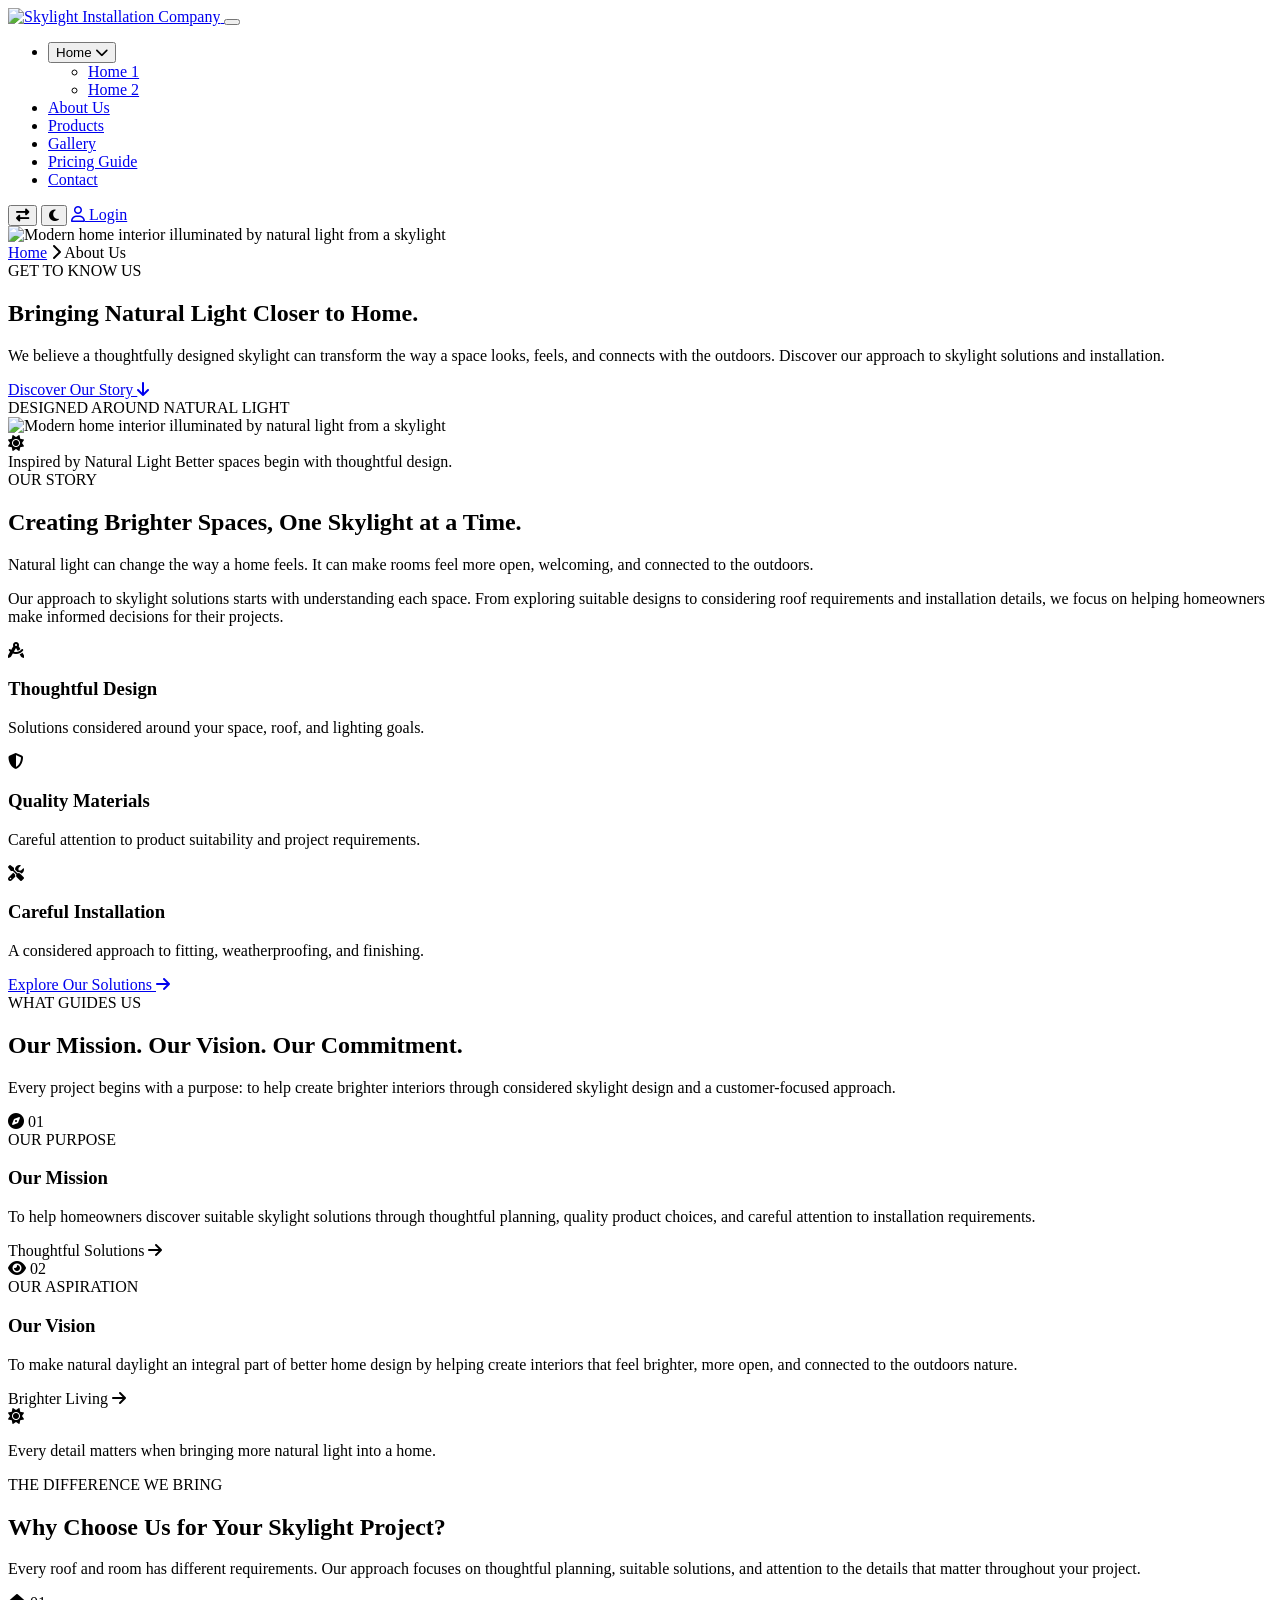
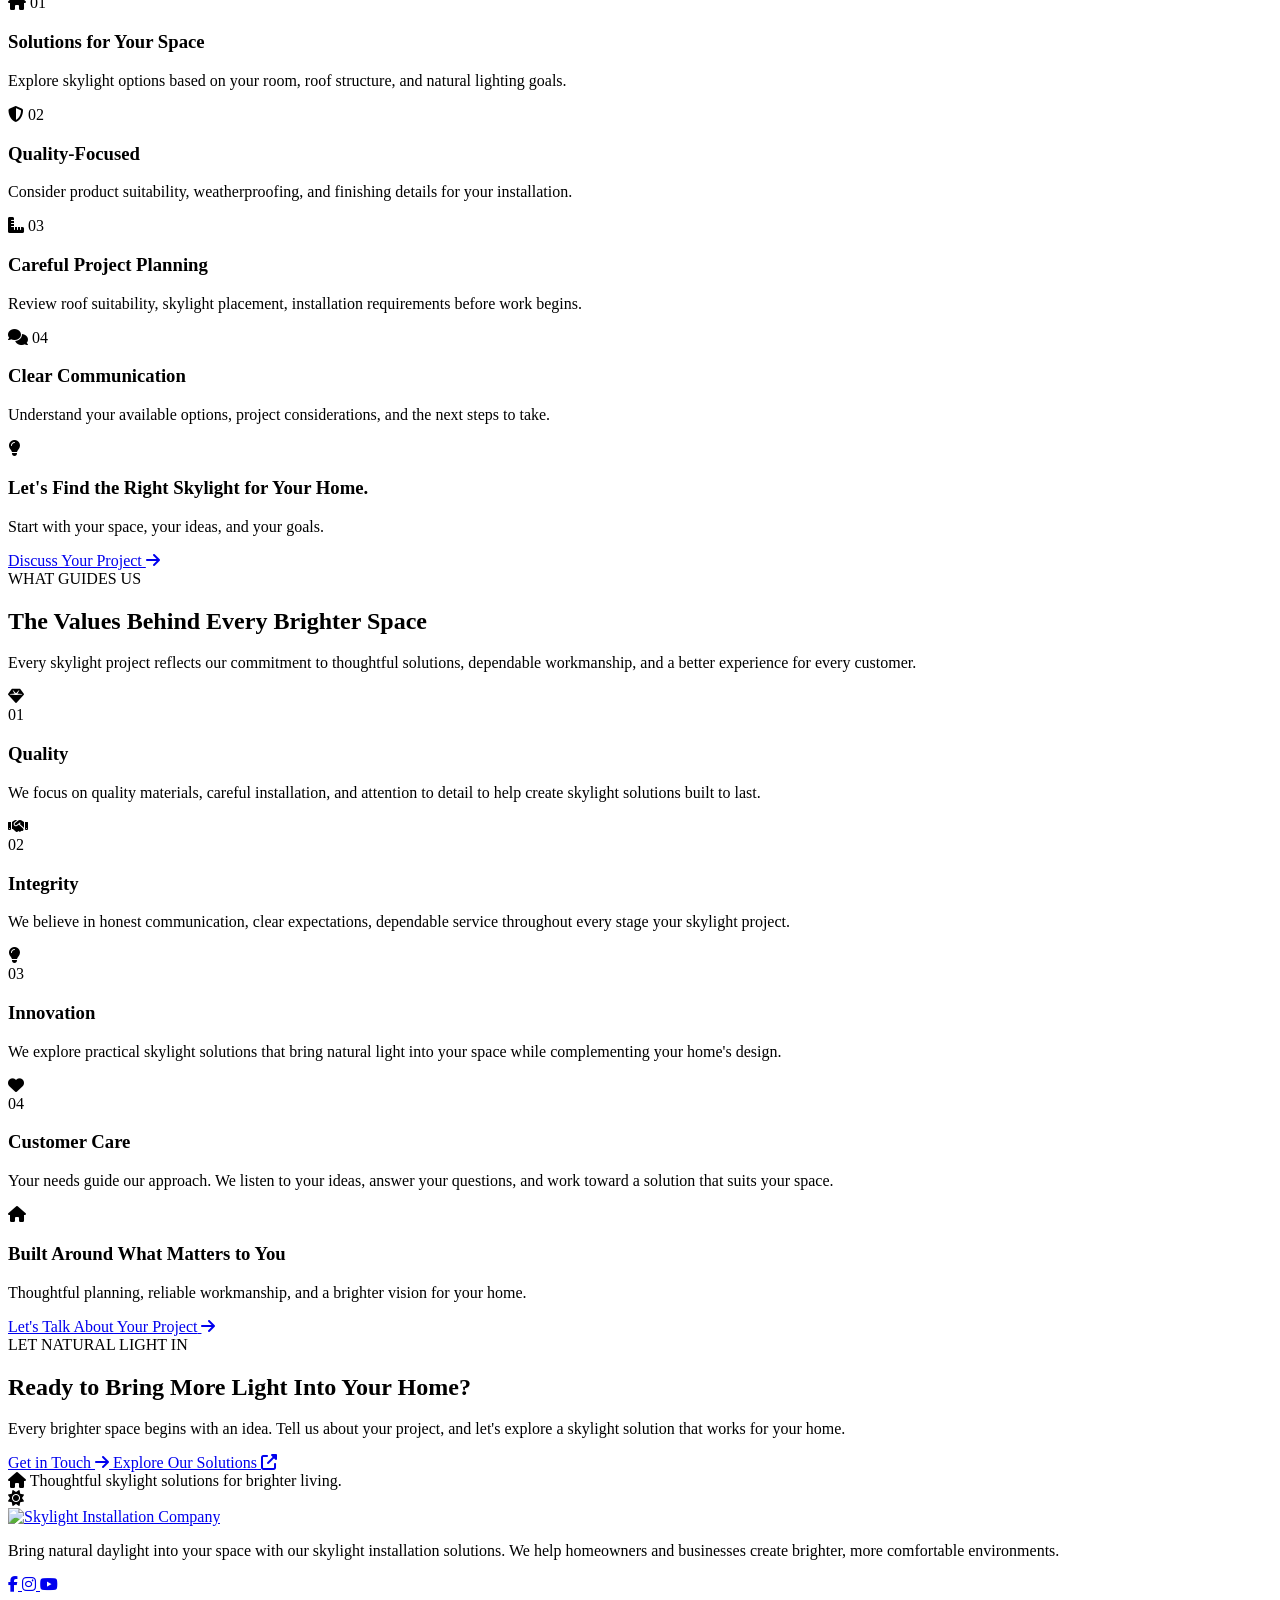
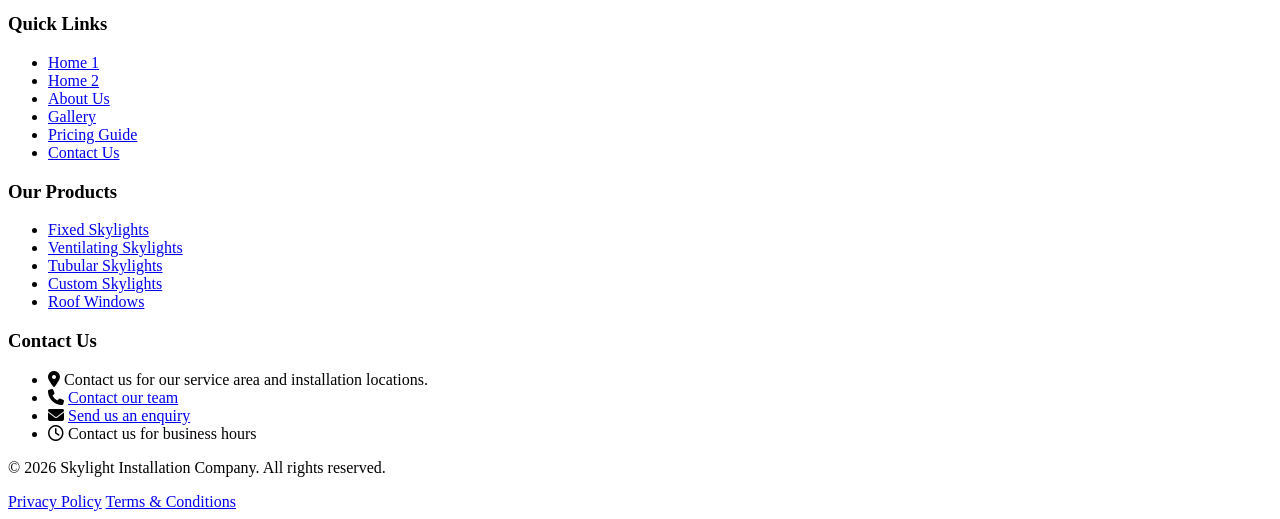
==== about.html @ 350a2027 "Add files via upload" ====
<!DOCTYPE html>
<html lang="en">

<head>
    <meta charset="UTF-8">
    <meta name="viewport" content="width=device-width, initial-scale=1.0">

    <meta
        name="description"
        content="Discover premium skylight products and professional skylight installation services."
    >

    <title>Skylight Installation Company</title>

    <!-- GOOGLE FONT -->
    <link rel="preconnect" href="https://fonts.googleapis.com">
    <link rel="preconnect" href="https://fonts.gstatic.com" crossorigin>

    <link
        href="https://fonts.googleapis.com/css2?family=Inter:wght@400;500;600;700;800&display=swap"
        rel="stylesheet"
    >

    <!-- FONT AWESOME -->
    <link
        rel="stylesheet"
        href="https://cdnjs.cloudflare.com/ajax/libs/font-awesome/6.7.2/css/all.min.css"
    >

    <!-- MAIN CSS -->
    <link rel="stylesheet" href="css/style.css">

    <!-- RESPONSIVE CSS -->
    <link rel="stylesheet" href="css/responsive.css">
</head>

<body>

    <!-- ==========================================
         HEADER START
    =========================================== -->

    

<!-- =====================================================
     SKYLIGHT INSTALLATION COMPANY - HEADER
====================================================== -->

<header class="site-header" id="siteHeader">

    <div class="header-container">

        <!-- LOGO - LEFT -->
        <a
            href="index.html"
            class="site-logo"
            aria-label="Skylight Installation Company Home"
        >
            <img
                src="images/logo.png"
                alt="Skylight Installation Company"
                class="logo-image"
            >
        </a>


        <!-- HAMBURGER - RESPONSIVE -->
        <button
            class="menu-toggle"
            id="menuToggle"
            type="button"
            aria-label="Open navigation menu"
            aria-controls="mainNavigation"
            aria-expanded="false"
        >
            <span></span>
            <span></span>
            <span></span>
        </button>


        <!-- NAVIGATION - CENTER -->
        <nav
            class="main-navigation"
            id="mainNavigation"
            aria-label="Main navigation"
        >

            <ul class="nav-list">

                <!-- HOME DROPDOWN -->
                <li class="nav-item has-dropdown">

                    <button
                        class="nav-link dropdown-toggle"
                        type="button"
                        aria-expanded="false"
                        aria-controls="homeDropdown"
                    >
                        <span>Home</span>

                        <i
                            class="fa-solid fa-chevron-down"
                            aria-hidden="true"
                        ></i>
                    </button>

                    <ul
                        class="dropdown-menu"
                        id="homeDropdown"
                    >
                        <li>
                            <a href="index.html">Home 1</a>
                        </li>

                        <li>
                            <a href="home-2.html">Home 2</a>
                        </li>
                    </ul>

                </li>
                <!-- ABOUT US -->
                <li class="nav-item">
                    <a href="about.html" class="nav-link active">
                        About Us
                    </a>
                </li>


                <!-- PRODUCTS -->
                <li class="nav-item">
                    <a href="products.html" class="nav-link">
                        Products
                    </a>
                </li>


                <!-- GALLERY -->
                <li class="nav-item">
                    <a href="gallery.html" class="nav-link">
                        Gallery
                    </a>
                </li>


                <!-- PRICING GUIDE -->
                <li class="nav-item">
                    <a href="pricing.html" class="nav-link">
                        Pricing Guide
                    </a>
                </li>


                


                <!-- CONTACT -->
                <li class="nav-item">
                    <a href="contact.html" class="nav-link">
                        Contact
                    </a>
                </li>

            </ul>


            <!-- ACTIONS INSIDE RESPONSIVE NAVIGATION -->
            <div class="header-actions">

                <!-- RTL TOGGLE -->
                <button
                    type="button"
                    class="header-icon-btn rtl-toggle"
                    id="rtlToggle"
                    aria-label="Switch to right-to-left layout"
                    aria-pressed="false"
                    title="Toggle RTL"
                >
                    <i
                        class="fa-solid fa-right-left"
                        aria-hidden="true"
                    ></i>
                </button>


                <!-- DARK MODE TOGGLE -->
                <button
                    type="button"
                    class="header-icon-btn dark-toggle"
                    id="darkModeToggle"
                    aria-label="Enable dark mode"
                    aria-pressed="false"
                    title="Toggle dark mode"
                >
                    <i
                        class="fa-solid fa-moon"
                        aria-hidden="true"
                    ></i>
                </button>


                <!-- LOGIN BUTTON -->
                <a href="login.html" class="login-btn">

                    <i
                        class="fa-regular fa-user"
                        aria-hidden="true"
                    ></i>

                    <span>Login</span>

                </a>

            </div>

        </nav>

    </div>

</header>

<!-- END HEADER -->

<!-- END HEADER -->


    <!-- ==========================================
         HEADER END
    =========================================== -->


    <!-- ==========================================
         TEMPORARY HOME HERO
         Replace this section when building Home 1
    =========================================== -->

    <main>

<!-- =====================================================
     ABOUT PAGE — SECTION 1: HERO BANNER
====================================================== -->

<section class="about-hero" id="aboutHero">

    <!-- BACKGROUND IMAGE -->
    <div class="about-hero-background">

        <img
            src="images/about-hero-skylight.jpg"
            alt="Modern home interior illuminated by natural light from a skylight"
        >

    </div>

    <!-- OVERLAY -->
    <div class="about-hero-overlay"></div>

    <!-- HERO CONTENT -->
    <div class="about-hero-container">

        <!-- BREADCRUMB -->
        <nav class="about-hero-breadcrumb" aria-label="Breadcrumb">

            <a href="index.html">Home</a>

            <i class="fa-solid fa-chevron-right"
               aria-hidden="true"></i>

            <span aria-current="page">About Us</span>

        </nav>

        <!-- TITLE -->
        <span class="about-hero-eyebrow">
            GET TO KNOW US
        </span>

        <h1 class="about-hero-title">
            Bringing Natural Light
            <span>Closer to Home.</span>
        </h1>

        <!-- DESCRIPTION -->
        <p class="about-hero-description">
            We believe a thoughtfully designed skylight can transform
            the way a space looks, feels, and connects with the outdoors.
            Discover our approach to skylight solutions and installation.
        </p>

        <!-- CTA -->
        <div class="about-hero-actions">

            <a href="#aboutStory" class="about-hero-button">
                Discover Our Story

                <i class="fa-solid fa-arrow-down"
                   aria-hidden="true"></i>
            </a>

        </div>

    </div>

    <!-- BOTTOM LABEL -->
    <div class="about-hero-bottom-label">

        <span class="about-hero-bottom-line"></span>

        <span>
            DESIGNED AROUND NATURAL LIGHT
        </span>

    </div>

</section>

<!-- =====================================================
     ABOUT PAGE — SECTION 2: OUR STORY
====================================================== -->

<section class="about-story" id="aboutStory">

    <div class="about-story-container">

        <!-- LEFT: IMAGE -->
        <div class="about-story-visual">

            <div class="about-story-image">

                <img
                    src="images/about-our-story.jpg"
                    alt="Modern home interior illuminated by natural light from a skylight"
                    loading="lazy"
                >

            </div>

            <!-- IMAGE LABEL -->
            <div class="about-story-image-label">

                <span class="about-story-image-label-icon">
                    <i class="fa-solid fa-sun"
                       aria-hidden="true"></i>
                </span>

                <div>
                    <span class="about-story-image-label-title">
                        Inspired by Natural Light
                    </span>

                    <span class="about-story-image-label-text">
                        Better spaces begin with thoughtful design.
                    </span>
                </div>

            </div>

            <!-- DECORATIVE ELEMENT -->
            <div class="about-story-decoration" aria-hidden="true"></div>

        </div>


        <!-- RIGHT: CONTENT -->
        <div class="about-story-content">

            <span class="about-story-eyebrow">
                OUR STORY
            </span>

            <h2 class="about-story-title">
                Creating Brighter Spaces,
                <span>One Skylight at a Time.</span>
            </h2>

            <p class="about-story-intro">
                Natural light can change the way a home feels.
                It can make rooms feel more open, welcoming, and
                connected to the outdoors.
            </p>

            <p class="about-story-description">
                Our approach to skylight solutions starts with
                understanding each space. From exploring suitable
                designs to considering roof requirements and
                installation details, we focus on helping homeowners
                make informed decisions for their projects.
            </p>


            <!-- STORY FEATURES -->
            <div class="about-story-features">

                <!-- FEATURE 1 -->
                <div class="about-story-feature">

                    <span class="about-story-feature-icon">
                        <i class="fa-solid fa-compass-drafting"
                           aria-hidden="true"></i>
                    </span>

                    <div class="about-story-feature-content">

                        <h3>
                            Thoughtful Design
                        </h3>

                        <p>
                            Solutions considered around your space,
                            roof, and lighting goals.
                        </p>

                    </div>

                </div>


                <!-- FEATURE 2 -->
                <div class="about-story-feature">

                    <span class="about-story-feature-icon">
                        <i class="fa-solid fa-shield-halved"
                           aria-hidden="true"></i>
                    </span>

                    <div class="about-story-feature-content">

                        <h3>
                            Quality Materials
                        </h3>

                        <p>
                            Careful attention to product suitability
                            and project requirements.
                        </p>

                    </div>

                </div>


                <!-- FEATURE 3 -->
                <div class="about-story-feature">

                    <span class="about-story-feature-icon">
                        <i class="fa-solid fa-screwdriver-wrench"
                           aria-hidden="true"></i>
                    </span>

                    <div class="about-story-feature-content">

                        <h3>
                            Careful Installation
                        </h3>

                        <p>
                            A considered approach to fitting,
                            weatherproofing, and finishing.
                        </p>

                    </div>

                </div>

            </div>


            <!-- CTA -->
            <div class="about-story-actions">

                <a href="products.html" class="about-story-button">

                    Explore Our Solutions

                    <i class="fa-solid fa-arrow-right"
                       aria-hidden="true"></i>

                </a>

            </div>

        </div>

    </div>

</section>

<!-- =====================================================
     ABOUT PAGE — SECTION 3: MISSION & VISION
====================================================== -->

<section class="about-mission-vision" id="aboutMissionVision">

    <div class="about-mission-vision-container">

        <!-- SECTION HEADER -->
        <div class="about-mission-vision-header">

            <span class="about-mission-vision-eyebrow">
                WHAT GUIDES US
            </span>

            <h2 class="about-mission-vision-title">
                Our Mission.
                <span>Our Vision.</span>
                Our Commitment.
            </h2>

            <p class="about-mission-vision-intro">
                Every project begins with a purpose: to help create
                brighter interiors through considered skylight design
                and a customer-focused approach.
            </p>

        </div>


        <!-- MISSION & VISION CARDS -->
        <div class="about-mission-vision-grid">

            <!-- MISSION CARD -->
            <article class="about-mv-card about-mv-card-mission">

                <div class="about-mv-card-top">

                    <span class="about-mv-card-icon">
                        <i class="fa-solid fa-compass"
                           aria-hidden="true"></i>
                    </span>

                    <span class="about-mv-card-number">
                        01
                    </span>

                </div>

                <span class="about-mv-card-label">
                    OUR PURPOSE
                </span>

                <h3>
                    Our Mission
                </h3>

                <p>
                    To help homeowners discover suitable skylight
                    solutions through thoughtful planning, quality
                    product choices, and careful attention to
                    installation requirements.
                </p>

                <div class="about-mv-card-bottom">

                    <span>
                        Thoughtful Solutions
                    </span>

                    <i class="fa-solid fa-arrow-right"
                       aria-hidden="true"></i>

                </div>

            </article>


            <!-- VISION CARD -->
            <article class="about-mv-card about-mv-card-vision">

                <div class="about-mv-card-top">

                    <span class="about-mv-card-icon">
                        <i class="fa-solid fa-eye"
                           aria-hidden="true"></i>
                    </span>

                    <span class="about-mv-card-number">
                        02
                    </span>

                </div>

                <span class="about-mv-card-label">
                    OUR ASPIRATION
                </span>

                <h3>
                    Our Vision
                </h3>

                <p>
                    To make natural daylight an integral part of
                    better home design by helping create interiors
                    that feel brighter, more open, and connected
                    to the outdoors nature.
                </p>

                <div class="about-mv-card-bottom">

                    <span>
                        Brighter Living
                    </span>

                    <i class="fa-solid fa-arrow-right"
                       aria-hidden="true"></i>

                </div>

            </article>

        </div>


        <!-- BOTTOM STATEMENT -->
        <div class="about-mission-vision-footer">

            <span class="about-mv-footer-icon">
                <i class="fa-solid fa-sun"
                   aria-hidden="true"></i>
            </span>

            <p>
                Every detail matters when bringing more natural
                light into a home.
            </p>

        </div>

    </div>

</section>

<!-- =====================================================
     ABOUT PAGE — SECTION 4: WHY CHOOSE US
====================================================== -->

<section class="about-why-us" id="aboutWhyUs">

    <div class="about-why-us-container">

        <!-- SECTION HEADER -->
        <div class="about-why-us-header">

            <div class="about-why-us-heading">

                <span class="about-why-us-eyebrow">
                    THE DIFFERENCE WE BRING
                </span>

                <h2 class="about-why-us-title">
                    Why Choose Us for
                    <span>Your Skylight Project?</span>
                </h2>

            </div>

            <p class="about-why-us-intro">
                Every roof and room has different requirements.
                Our approach focuses on thoughtful planning,
                suitable solutions, and attention to the details
                that matter throughout your project.
            </p>

        </div>


        <!-- BENEFIT CARDS -->
        <div class="about-why-us-grid">

            <!-- CARD 01 -->
            <article class="about-why-card">

                <div class="about-why-card-top">

                    <span class="about-why-card-icon">
                        <i class="fa-solid fa-house"
                           aria-hidden="true"></i>
                    </span>

                    <span class="about-why-card-number">
                        01
                    </span>

                </div>

                <h3>
                    Solutions for Your Space
                </h3>

                <p>
                    Explore skylight options based on your room,
                    roof structure, and natural lighting goals.
                </p>

                <span class="about-why-card-line"></span>

            </article>


            <!-- CARD 02 -->
            <article class="about-why-card">

                <div class="about-why-card-top">

                    <span class="about-why-card-icon">
                        <i class="fa-solid fa-shield-halved"
                           aria-hidden="true"></i>
                    </span>

                    <span class="about-why-card-number">
                        02
                    </span>

                </div>

                <h3>
                    Quality-Focused
                </h3>

                <p>
                    Consider product suitability, weatherproofing,
                    and finishing details for your installation.
                </p>

                <span class="about-why-card-line"></span>

            </article>


            <!-- CARD 03 -->
            <article class="about-why-card">

                <div class="about-why-card-top">

                    <span class="about-why-card-icon">
                        <i class="fa-solid fa-ruler-combined"
                           aria-hidden="true"></i>
                    </span>

                    <span class="about-why-card-number">
                        03
                    </span>

                </div>

                <h3>
                    Careful Project Planning
                </h3>

                <p>
                    Review roof suitability, skylight placement,
                    installation requirements before work begins.
                </p>

                <span class="about-why-card-line"></span>

            </article>


            <!-- CARD 04 -->
            <article class="about-why-card">

                <div class="about-why-card-top">

                    <span class="about-why-card-icon">
                        <i class="fa-solid fa-comments"
                           aria-hidden="true"></i>
                    </span>

                    <span class="about-why-card-number">
                        04
                    </span>

                </div>

                <h3>
                    Clear Communication
                </h3>

                <p>
                    Understand your available options, project
                    considerations, and the next steps to take.
                </p>

                <span class="about-why-card-line"></span>

            </article>

        </div>


        <!-- BOTTOM CTA STRIP -->
        <div class="about-why-us-footer">

            <div class="about-why-us-footer-content">

                <span class="about-why-us-footer-icon">
                    <i class="fa-solid fa-lightbulb"
                       aria-hidden="true"></i>
                </span>

                <div>

                    <h3>
                        Let's Find the Right Skylight for Your Home.
                    </h3>

                    <p>
                        Start with your space, your ideas, and your goals.
                    </p>

                </div>

            </div>

            <a href="contact.html" class="about-why-us-button">

                Discuss Your Project

                <i class="fa-solid fa-arrow-right"
                   aria-hidden="true"></i>

            </a>

        </div>

    </div>

</section>

<!-- =====================================================
     ABOUT PAGE — SECTION 5: OUR VALUES
====================================================== -->

<section class="about-values" id="aboutValues">

    <div class="about-values-container">

        <!-- SECTION HEADER -->
        <div class="about-values-header">

            <span class="about-values-eyebrow">
                WHAT GUIDES US
            </span>

            <h2 class="about-values-title">
                The Values Behind
                <span>Every Brighter Space</span>
            </h2>

            <p class="about-values-description">
                Every skylight project reflects our commitment to
                thoughtful solutions, dependable workmanship, and
                a better experience for every customer.
            </p>

        </div>

        <!-- VALUES GRID -->
        <div class="about-values-grid">

            <!-- VALUE 01: QUALITY -->
            <article class="about-value-card">

                <div class="about-value-card-top">

                    <div class="about-value-icon">
                        <i class="fa-solid fa-gem"
                           aria-hidden="true"></i>
                    </div>

                    <span class="about-value-number">01</span>

                </div>

                <h3>Quality</h3>

                <p>
                    We focus on quality materials, careful
                    installation, and attention to detail to
                    help create skylight solutions built to last.
                </p>

                <span class="about-value-line"
                      aria-hidden="true"></span>

            </article>


            <!-- VALUE 02: INTEGRITY -->
            <article class="about-value-card">

                <div class="about-value-card-top">

                    <div class="about-value-icon">
                        <i class="fa-solid fa-handshake"
                           aria-hidden="true"></i>
                    </div>

                    <span class="about-value-number">02</span>

                </div>

                <h3>Integrity</h3>

                <p>
                    We believe in honest communication, clear
                    expectations, dependable service throughout
                    every stage your skylight project.
                </p>

                <span class="about-value-line"
                      aria-hidden="true"></span>

            </article>


            <!-- VALUE 03: INNOVATION -->
            <article class="about-value-card">

                <div class="about-value-card-top">

                    <div class="about-value-icon">
                        <i class="fa-solid fa-lightbulb"
                           aria-hidden="true"></i>
                    </div>

                    <span class="about-value-number">03</span>

                </div>

                <h3>Innovation</h3>

                <p>
                    We explore practical skylight solutions that
                    bring natural light into your space while
                    complementing your home's design.
                </p>

                <span class="about-value-line"
                      aria-hidden="true"></span>

            </article>


            <!-- VALUE 04: CUSTOMER CARE -->
            <article class="about-value-card">

                <div class="about-value-card-top">

                    <div class="about-value-icon">
                        <i class="fa-solid fa-heart"
                           aria-hidden="true"></i>
                    </div>

                    <span class="about-value-number">04</span>

                </div>

                <h3>Customer Care</h3>

                <p>
                    Your needs guide our approach. We listen to
                    your ideas, answer your questions, and work
                    toward a solution that suits your space.
                </p>

                <span class="about-value-line"
                      aria-hidden="true"></span>

            </article>

        </div>

        <!-- VALUES FOOTER -->
        <div class="about-values-footer">

            <div class="about-values-footer-content">

                <span class="about-values-footer-icon">
                    <i class="fa-solid fa-house"
                       aria-hidden="true"></i>
                </span>

                <div class="about-values-footer-text">

                    <h3>Built Around What Matters to You</h3>

                    <p>
                        Thoughtful planning, reliable workmanship,
                        and a brighter vision for your home.
                    </p>

                </div>

            </div>

            <a href="contact.html"
               class="about-values-button">

                <span>Let's Talk About Your Project</span>

                <i class="fa-solid fa-arrow-right"
                   aria-hidden="true"></i>

            </a>

        </div>

    </div>

</section>

<!-- =====================================================
     ABOUT PAGE — SECTION 6: FINAL CTA BANNER
====================================================== -->

<section class="about-final-cta" id="aboutFinalCta">

    <div class="about-final-cta-container">

        <!-- DECORATIVE BACKGROUND ELEMENTS -->
        <div class="about-final-cta-decoration about-final-cta-decoration-one"
             aria-hidden="true"></div>

        <div class="about-final-cta-decoration about-final-cta-decoration-two"
             aria-hidden="true"></div>


        <!-- CTA CONTENT -->
        <div class="about-final-cta-content">

            <span class="about-final-cta-eyebrow">
                LET NATURAL LIGHT IN
            </span>

            <h2 class="about-final-cta-title">
                Ready to Bring More
                <span>Light Into Your Home?</span>
            </h2>

            <p class="about-final-cta-description">
                Every brighter space begins with an idea.
                Tell us about your project, and let's explore
                a skylight solution that works for your home.
            </p>

            <!-- CTA BUTTONS -->
            <div class="about-final-cta-actions">

                <a href="contact.html"
                   class="about-final-cta-button about-final-cta-button-primary">

                    <span>Get in Touch</span>

                    <i class="fa-solid fa-arrow-right"
                       aria-hidden="true"></i>

                </a>

                <a href="products.html"
                   class="about-final-cta-button about-final-cta-button-secondary">

                    <span>Explore Our Solutions</span>

                    <i class="fa-solid fa-up-right-from-square"
                       aria-hidden="true"></i>

                </a>

            </div>

            <!-- TRUST NOTE -->
            <div class="about-final-cta-note">

                <i class="fa-solid fa-house"
                   aria-hidden="true"></i>

                <span>
                    Thoughtful skylight solutions for brighter living.
                </span>

            </div>

        </div>

        <!-- DECORATIVE LIGHT ICON -->
        <div class="about-final-cta-visual" aria-hidden="true">

            <div class="about-final-cta-visual-ring about-final-cta-ring-one"></div>

            <div class="about-final-cta-visual-ring about-final-cta-ring-two"></div>

            <div class="about-final-cta-visual-icon">
                <i class="fa-solid fa-sun"></i>
            </div>

        </div>

    </div>

</section>

        </main>

    <!-- ==========================================
         FOOTER PLACEHOLDER
    =========================================== -->

<!-- =====================================================
     SKYLIGHT INSTALLATION COMPANY - FOOTER
====================================================== -->

<footer class="site-footer" id="siteFooter">

    <div class="footer-container">

        <div class="footer-main">

            <!-- COLUMN 1: COMPANY INFORMATION -->
            <div class="footer-column footer-brand">

                <a href="index.html" class="footer-logo">
                    <img
                        src="images/logo.png"
                        alt="Skylight Installation Company"
                        class="footer-logo-image"
                    >
                </a>

                <p class="footer-description">
                    Bring natural daylight into your space with
                    our skylight installation solutions. We help
                    homeowners and businesses create brighter,
                    more comfortable environments.
                </p>

                <!-- SOCIAL MEDIA ICONS -->
                <div class="footer-socials"
                     aria-label="Social media links">

                    <a href="https://www.facebook.com/"
                       class="footer-social-link"
                       aria-label="Facebook"
                       target="_blank"
                       rel="noopener noreferrer">
                        <i class="fa-brands fa-facebook-f"
                           aria-hidden="true"></i>
                    </a>

                    <a href="https://www.instagram.com/"
                       class="footer-social-link"
                       aria-label="Instagram"
                       target="_blank"
                       rel="noopener noreferrer">
                        <i class="fa-brands fa-instagram"
                           aria-hidden="true"></i>
                    </a>

                    <a href="https://www.youtube.com/"
                       class="footer-social-link"
                       aria-label="YouTube"
                       target="_blank"
                       rel="noopener noreferrer">
                        <i class="fa-brands fa-youtube"
                           aria-hidden="true"></i>
                    </a>

                </div>

            </div>


            <!-- COLUMN 2: QUICK LINKS -->
            <div class="footer-column">

                <h3 class="footer-heading">Quick Links</h3>

                <ul class="footer-links">
                    <li><a href="index.html">Home 1</a></li>
                    <li><a href="home-2.html">Home 2</a></li>
                    <li><a href="about.html">About Us</a></li>
                    <li><a href="gallery.html">Gallery</a></li>
                    <li><a href="pricing.html">Pricing Guide</a></li>
                    <li><a href="contact.html">Contact Us</a></li>
                </ul>

            </div>


            <!-- COLUMN 3: OUR PRODUCTS -->
            <div class="footer-column">

                <h3 class="footer-heading">Our Products</h3>

                <ul class="footer-links">
                    <li><a href="products.html">Fixed Skylights</a></li>
                    <li><a href="products.html">Ventilating Skylights</a></li>
                    <li><a href="products.html">Tubular Skylights</a></li>
                    <li><a href="products.html">Custom Skylights</a></li>
                    <li><a href="products.html">Roof Windows</a></li>
                </ul>

            </div>


            <!-- COLUMN 4: CONTACT INFORMATION -->
            <div class="footer-column footer-contact">

                <h3 class="footer-heading">Contact Us</h3>

                <ul class="footer-contact-list">

                    <li>
                        <i class="fa-solid fa-location-dot"
                           aria-hidden="true"></i>
                        <span>
                            Contact us for our service area
                            and installation locations.
                        </span>
                    </li>

                    <li>
                        <i class="fa-solid fa-phone"
                           aria-hidden="true"></i>
                        <a href="contact.html">
                            Contact our team
                        </a>
                    </li>

                    <li>
                        <i class="fa-solid fa-envelope"
                           aria-hidden="true"></i>
                        <a href="contact.html">
                            Send us an enquiry
                        </a>
                    </li>

                    <li>
                        <i class="fa-regular fa-clock"
                           aria-hidden="true"></i>
                        <span>
                            Contact us for business hours
                        </span>
                    </li>

                </ul>

            </div>

        </div>


        <!-- FOOTER DIVIDER -->
        <div class="footer-divider"></div>


        <!-- FOOTER BOTTOM -->
        <div class="footer-bottom">

            <p class="footer-copyright">
                &copy; <span id="footerYear">2026</span>
                Skylight Installation Company.
                All rights reserved.
            </p>

            <div class="footer-bottom-links">
                <a href="privacy-policy.html">Privacy Policy</a>
                <a href="terms.html">Terms &amp; Conditions</a>
            </div>

        </div>

    </div>

</footer>

<!-- END FOOTER -->

    

    <!-- JAVASCRIPT -->
    <script src="js/main.js"></script>

</body>

</html>
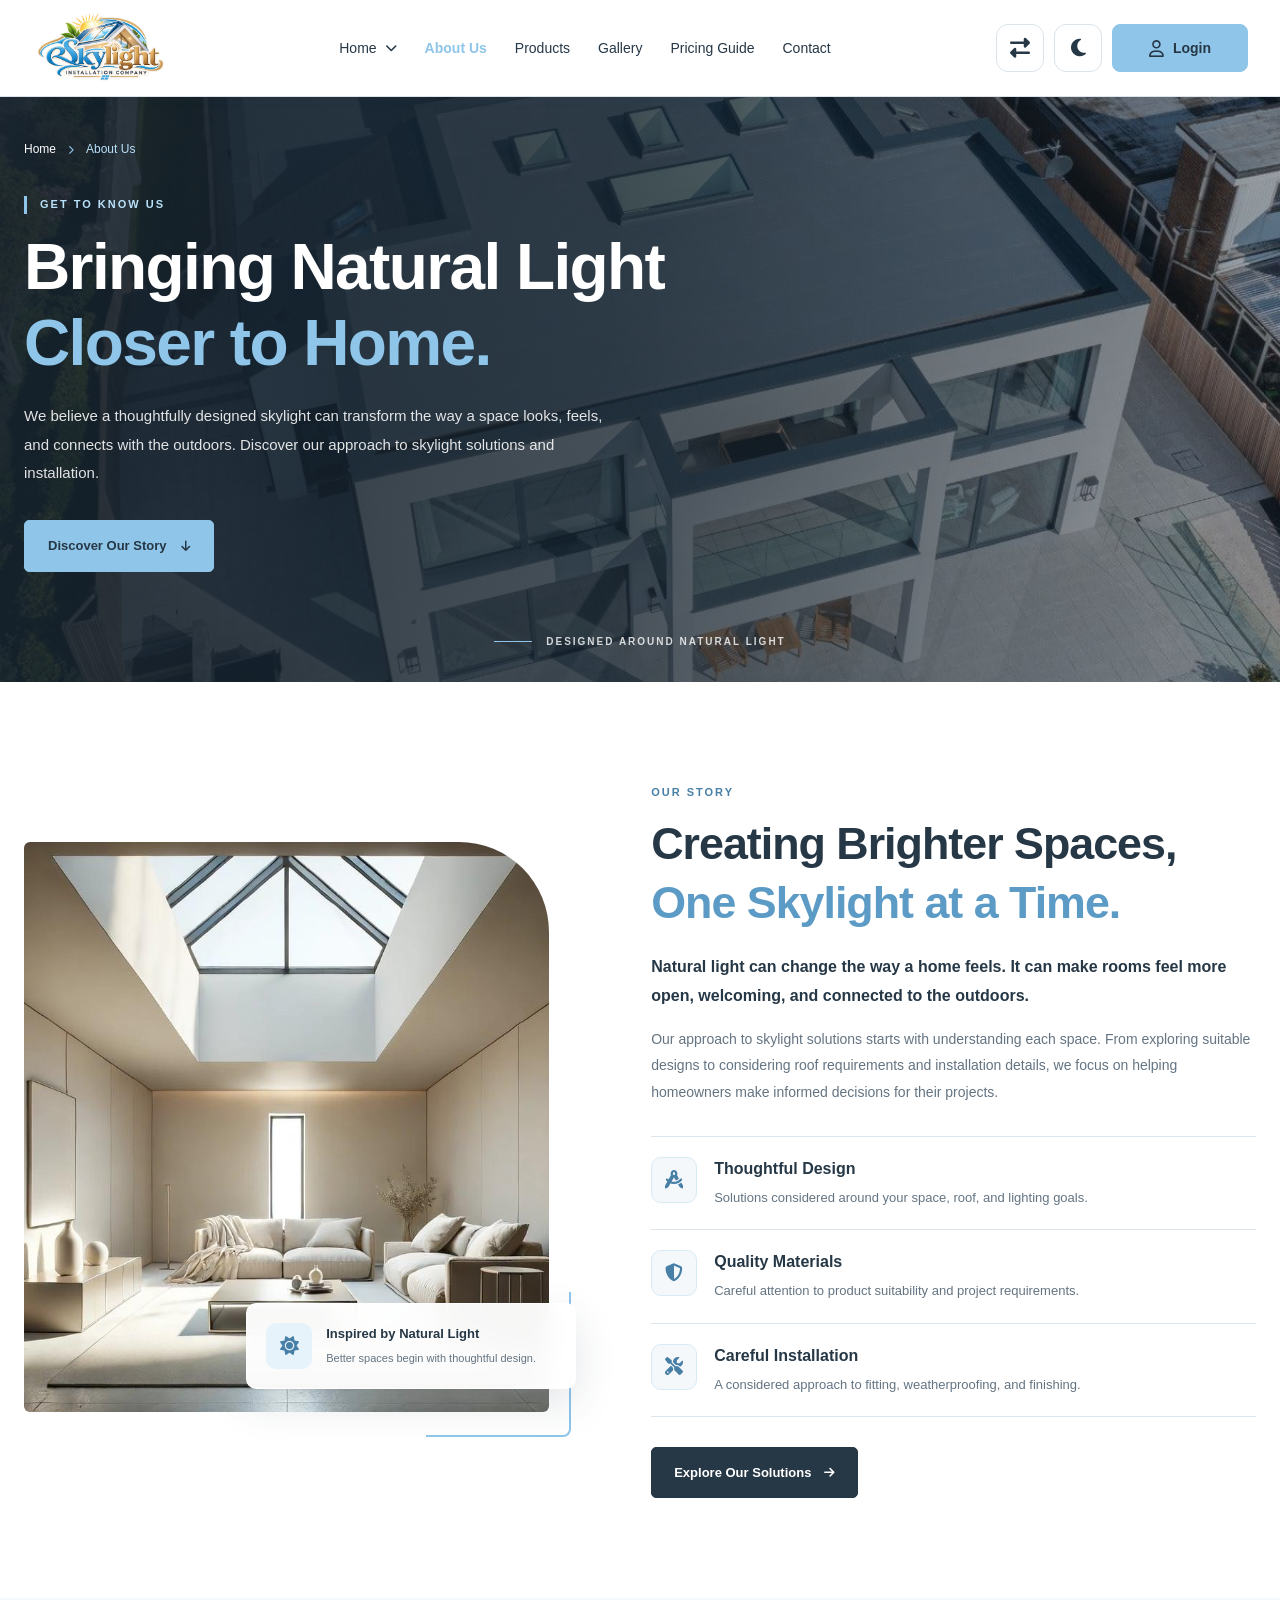
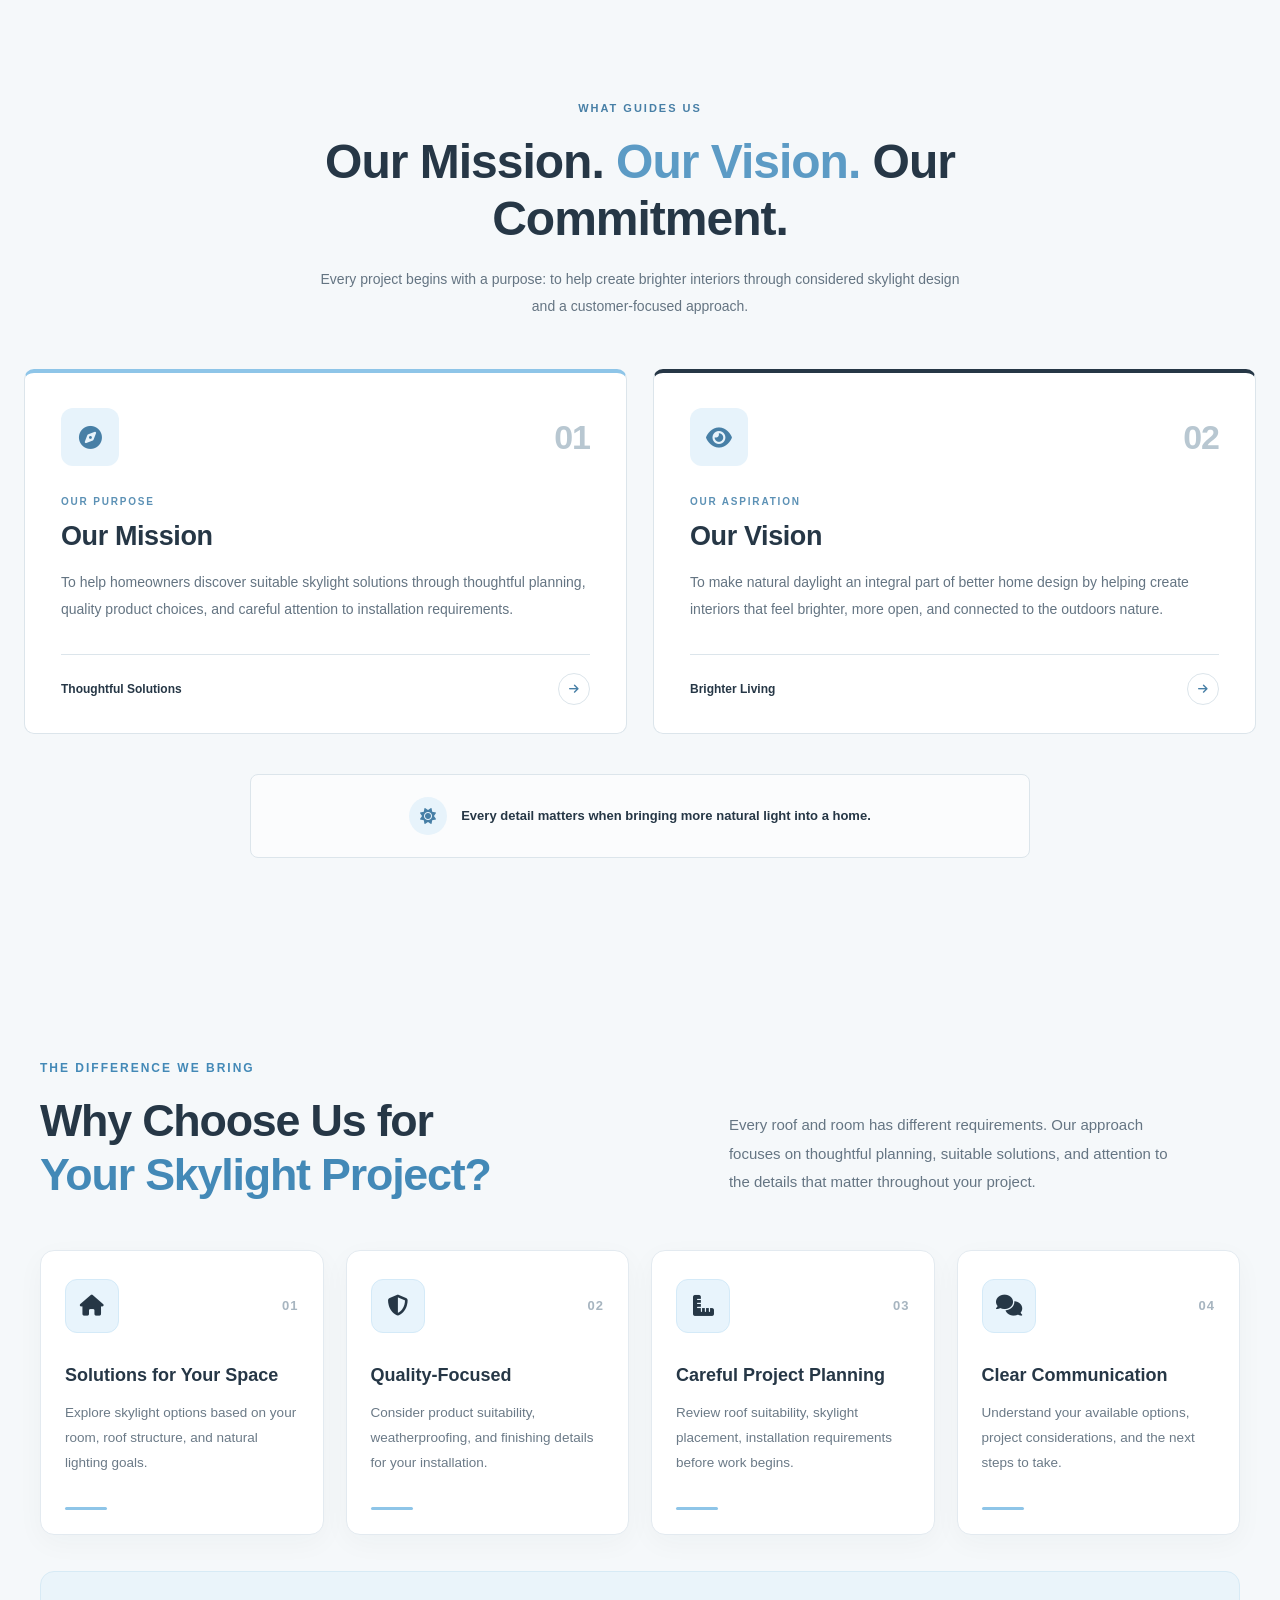
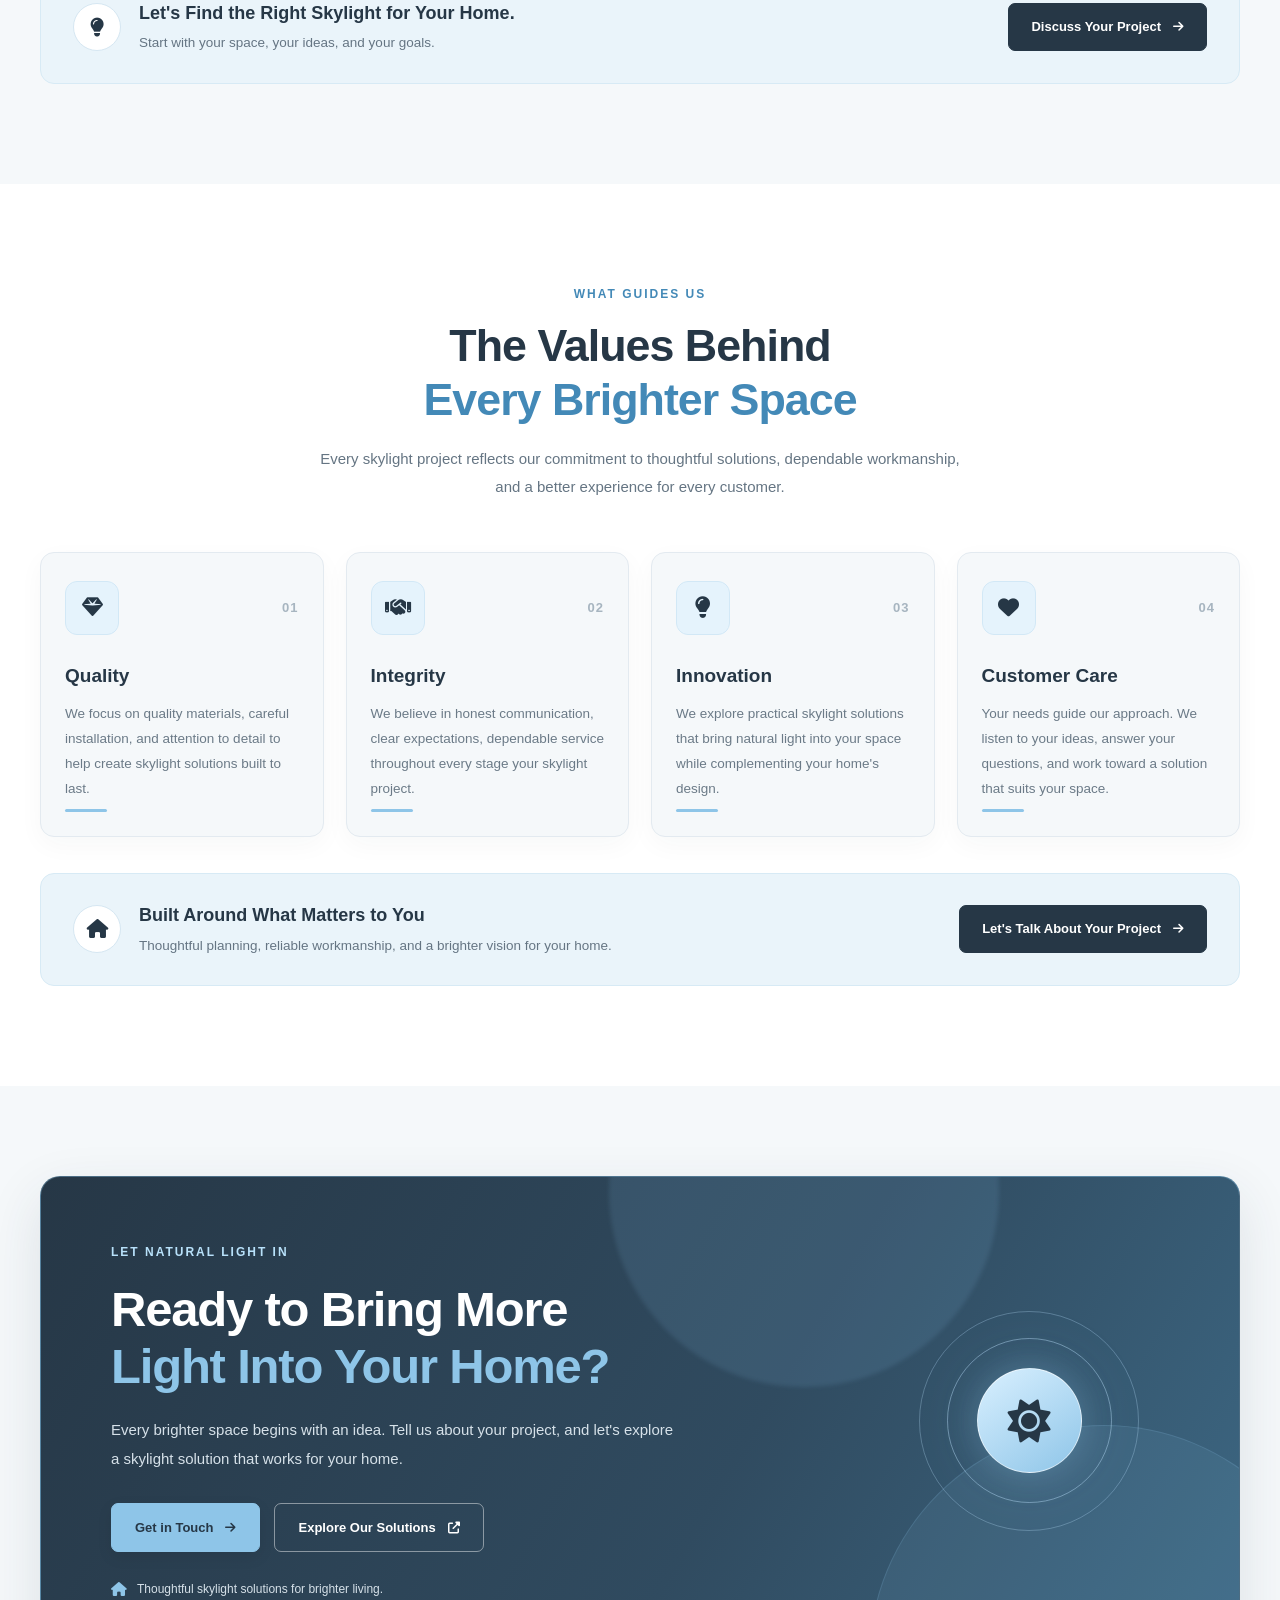
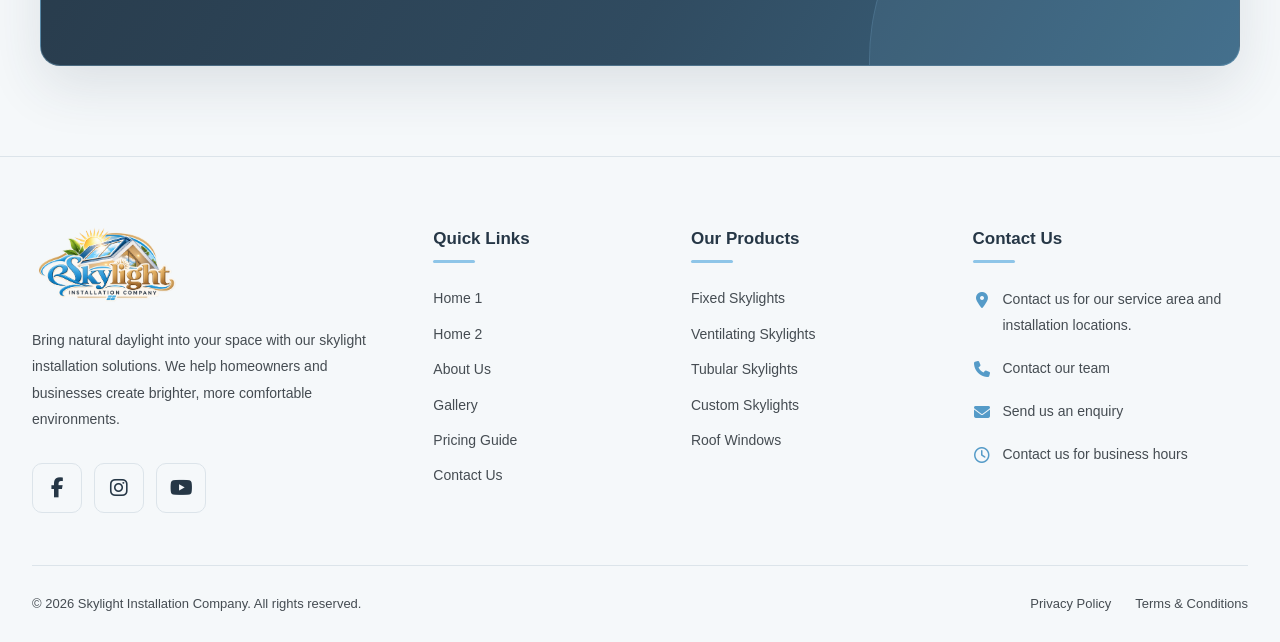
==== commit e02700fa: "Add files via upload" ====
--- a/about.html
+++ b/about.html
@@ -11,6 +11,9 @@
     >
 
     <title>Skylight Installation Company</title>
+    <!-- Favicon -->
+
+  <link rel="icon" type="image/png" href="images/logo.png">
 
     <!-- GOOGLE FONT -->
     <link rel="preconnect" href="https://fonts.googleapis.com">
--- a/css/style.css
+++ b/css/style.css
@@ -0,0 +1,26506 @@
+
+/* =========================================================
+   SKYLIGHT INSTALLATION COMPANY
+   PART 2 - COMPLETE HEADER CSS
+   Logo Left | Menus Center | Three Buttons Right
+========================================================= */
+
+/* ---------- HEADER VARIABLES ---------- */
+
+/* =========================================
+   GLOBAL FIX - WHITE SPACE / LINE
+   Apply to ALL pages
+========================================= */
+
+html {
+    width: 100%;
+    min-height: 100%;
+    margin: 0;
+    padding: 0;
+    overflow-x: clip;
+}
+
+body {
+    width: 100%;
+    min-height: 100vh;
+    margin: 0;
+    padding: 0;
+    overflow-x: clip;
+    box-sizing: border-box;
+}
+
+*,
+*::before,
+*::after {
+    box-sizing: border-box;
+}
+
+/* Prevent sections from exceeding viewport width */
+
+header,
+main,
+section,
+footer,
+.site-header,
+.site-footer {
+    max-width: 100%;
+}
+
+/* Images must stay within their containers */
+
+img,
+video,
+iframe {
+    max-width: 100%;
+}
+
+/* Mobile viewport protection */
+
+@media (max-width: 1199px) {
+    html,
+    body {
+        overflow-x: clip;
+    }
+}
+
+:root {
+    --header-height: 96px;
+
+    --primary: #8EC5E8;
+    --primary-dark: #559BC8;
+    --primary-light: #EAF5FC;
+
+    --header-bg: #FFFFFF;
+    --text-primary: #263746;
+    --text-secondary: #454C52;
+    --border-color: #DCE4EA;
+
+    --font-primary: "Inter", sans-serif;
+
+    --font-size-sm: 14px;
+    --font-size-base: 16px;
+
+    --header-icon-size: 48px;
+    --header-icon-font: 20px;
+    --header-action-gap: 10px;
+
+    --transition: 0.3s ease;
+}
+
+
+/* ---------- DARK MODE VARIABLES ---------- */
+
+body.dark-mode {
+    --header-bg: #1D252C;
+    --text-primary: #F4F7FA;
+    --text-secondary: #D0D8DE;
+    --border-color: #394650;
+}
+
+
+/* =========================================================
+   01. HEADER
+========================================================= */
+
+.site-header {
+    position: fixed;
+    top: 0;
+    left: 0;
+    z-index: 1000;
+
+    width: 100%;
+    min-height: var(--header-height);
+
+    background: var(--header-bg);
+    border-bottom: 1px solid var(--border-color);
+    box-shadow: 0 3px 12px rgba(38, 55, 70, 0.05);
+
+    transition:
+        background-color var(--transition),
+        border-color var(--transition),
+        box-shadow var(--transition);
+}
+
+
+/* Header container */
+
+.site-header .header-container {
+    position: relative;
+
+    display: flex;
+    align-items: center;
+    justify-content: space-between;
+
+    width: min(1360px, calc(100% - 64px));
+    min-height: var(--header-height);
+
+    margin-inline: auto;
+}
+
+
+/* =========================================================
+   02. LOGO - LEFT SIDE
+   Existing logo position is preserved
+========================================================= */
+
+.site-header .site-logo {
+    position: relative;
+    z-index: 4;
+
+    display: flex;
+    align-items: center;
+    justify-content: flex-start;
+
+    flex: 0 0 220px;
+    width: 220px;
+    max-width: 220px;
+}
+
+.site-header .logo-image {
+    display: block;
+
+    width: 200px;
+    max-width: 100%;
+    max-height: 72px;
+
+    object-fit: contain;
+    object-position: left center;
+}
+
+
+/* =========================================================
+   03. NAVIGATION - CENTER
+   main-navigation becomes a neutral wrapper.
+   Its children are positioned relative to header-container.
+========================================================= */
+
+.site-header .main-navigation {
+    position: static;
+
+    display: block;
+
+    width: auto;
+    max-width: none;
+
+    margin: 0;
+    padding: 0;
+
+    transform: none;
+}
+
+
+/* Center the menu independently */
+
+.site-header .nav-list {
+    position: absolute;
+    top: 50%;
+    left: 50%;
+    z-index: 2;
+
+    display: flex;
+    align-items: center;
+    justify-content: center;
+
+    width: max-content;
+    gap: 28px;
+
+    margin: 0;
+    padding: 0;
+
+    transform: translate(-50%, -50%);
+}
+
+
+/* Individual menu items */
+
+.site-header .nav-item {
+    position: relative;
+
+    display: flex;
+    align-items: center;
+
+    flex: 0 0 auto;
+}
+
+
+/* Menu links */
+
+.site-header .nav-link {
+    display: inline-flex;
+    align-items: center;
+    justify-content: center;
+    gap: 8px;
+
+    min-height: 44px;
+    padding: 0;
+
+    color: var(--text-primary);
+    background: transparent;
+    border: none;
+
+    font-family: var(--font-primary);
+    font-size: var(--font-size-sm);
+    font-weight: 500;
+
+    line-height: 1;
+    white-space: nowrap;
+
+    transition: color var(--transition);
+}
+
+.site-header .nav-link:hover {
+    color: var(--primary-dark);
+}
+
+.site-header .nav-link i {
+    font-size: 12px;
+    transition: transform var(--transition);
+}
+
+
+/* =========================================================
+   04. HOME DROPDOWN
+========================================================= */
+
+.site-header .has-dropdown {
+    position: relative;
+}
+
+.site-header .dropdown-menu {
+    position: absolute;
+    top: calc(100% + 8px);
+    left: 0;
+    z-index: 1100;
+
+    display: flex;
+    flex-direction: column;
+
+    min-width: 170px;
+    padding: 8px;
+
+    background: #FFFFFF;
+    border: 1px solid #DCE4EA;
+    border-radius: 8px;
+
+    box-shadow: 0 8px 24px rgba(38, 55, 70, 0.10);
+
+    opacity: 0;
+    visibility: hidden;
+    pointer-events: none;
+
+    transform: translateY(8px);
+
+    transition:
+        opacity var(--transition),
+        visibility var(--transition),
+        transform var(--transition);
+}
+
+.site-header .dropdown-menu li {
+    width: 100%;
+}
+
+.site-header .dropdown-menu a {
+    display: flex;
+    align-items: center;
+
+    width: 100%;
+    min-height: 40px;
+    padding: 10px 12px;
+
+    color: #263746;
+    border-radius: 5px;
+
+    font-family: var(--font-primary);
+    font-size: var(--font-size-sm);
+
+    transition:
+        color var(--transition),
+        background-color var(--transition);
+}
+
+.site-header .dropdown-menu a:hover {
+    color: #263746;
+    background: #EAF5FC;
+}
+
+
+/* Desktop hover dropdown */
+
+@media (hover: hover) and (pointer: fine) {
+    .site-header .has-dropdown:hover > .dropdown-menu,
+    .site-header .has-dropdown:focus-within > .dropdown-menu {
+        opacity: 1;
+        visibility: visible;
+        pointer-events: auto;
+        transform: translateY(0);
+    }
+}
+
+
+/* JavaScript-controlled dropdown */
+
+.site-header .has-dropdown.is-open > .dropdown-menu {
+    opacity: 1;
+    visibility: visible;
+    pointer-events: auto;
+    transform: translateY(0);
+}
+
+
+/* =========================================================
+   05. THREE HEADER BUTTONS - RIGHT CORNER
+   RTL | DARK MODE | LOGIN
+
+   IMPORTANT:
+   .header-actions may remain inside main-navigation.
+   Because main-navigation is now position: static,
+   these actions are positioned relative to header-container.
+========================================================= */
+
+.site-header .header-actions {
+    position: absolute;
+    top: 50%;
+    right: 0;
+    left: auto;
+    z-index: 5;
+
+    display: flex;
+    flex-direction: row;
+    align-items: center;
+    justify-content: flex-end;
+
+    flex-wrap: nowrap;
+    gap: var(--header-action-gap);
+
+    width: max-content;
+    margin: 0;
+    padding: 0;
+
+    transform: translateY(-50%);
+}
+
+
+/* =========================================================
+   06. RTL AND DARK MODE ICON BUTTONS
+   Equal medium size and matching borders
+========================================================= */
+
+.site-header .header-icon-btn {
+    display: inline-flex;
+    align-items: center;
+    justify-content: center;
+
+    flex: 0 0 var(--header-icon-size);
+
+    width: var(--header-icon-size);
+    min-width: var(--header-icon-size);
+
+    height: var(--header-icon-size);
+    min-height: var(--header-icon-size);
+
+    margin: 0;
+    padding: 0;
+
+    color: #263746;
+    background: #FFFFFF;
+
+    border: 1px solid #DCE4EA;
+    border-radius: 12px;
+
+    font-family: var(--font-primary);
+    font-size: var(--header-icon-font);
+    line-height: 1;
+
+    box-shadow: none;
+
+    transition:
+        color var(--transition),
+        background-color var(--transition),
+        border-color var(--transition);
+}
+
+
+/* Keep icon size consistent */
+
+.site-header .header-icon-btn i {
+    display: inline-block;
+
+    font-size: var(--header-icon-font);
+    line-height: 1;
+}
+
+
+/* Hover */
+
+.site-header .header-icon-btn:hover {
+    color: #263746;
+    background: #F1F6F9;
+    border-color: #B9D8EA;
+    box-shadow: none;
+}
+
+
+/* =========================================================
+   07. LOGIN BUTTON - PRIMARY SKY BLUE
+   Smaller than the previous oversized button
+========================================================= */
+
+.site-header .header-actions .login-btn {
+    display: inline-flex;
+    align-items: center;
+    justify-content: center;
+    gap: 9px;
+
+    flex: 0 0 136px;
+
+    width: 136px;
+    min-width: 136px;
+
+    height: 48px;
+    min-height: 48px;
+
+    margin: 0;
+    padding: 0 14px;
+
+    color: #263746;
+    background: #8EC5E8;
+
+    border: 1px solid #8EC5E8;
+    border-radius: 8px;
+
+    font-family: var(--font-primary);
+    font-size: var(--font-size-sm);
+    font-weight: 600;
+
+    line-height: 1;
+    white-space: nowrap;
+
+    box-shadow: none;
+
+    transition:
+        background-color var(--transition),
+        border-color var(--transition);
+}
+
+
+/* Login icon */
+
+.site-header .header-actions .login-btn i {
+    font-size: 17px;
+}
+
+
+/* Login text */
+
+.site-header .header-actions .login-btn span {
+    font-size: var(--font-size-sm);
+    font-weight: 600;
+}
+
+
+/* Login hover */
+
+.site-header .header-actions .login-btn:hover {
+    color: #263746;
+    background: #DCEFF9;
+    border-color: #559BC8;
+    box-shadow: none;
+}
+
+
+/* =========================================================
+   08. HAMBURGER BUTTON
+   Responsive visibility stays in responsive.css
+========================================================= */
+
+.site-header .menu-toggle {
+    display: none;
+    align-items: center;
+    justify-content: center;
+
+    width: 44px;
+    height: 44px;
+
+    padding: 0;
+
+    color: var(--text-primary);
+    background: var(--bg-surface, #FFFFFF);
+
+    border: 1px solid var(--border-color);
+    border-radius: 8px;
+}
+
+.site-header .menu-toggle span {
+    display: block;
+}
+
+
+/* =========================================================
+   09. DARK MODE - HEADER
+========================================================= */
+
+body.dark-mode .site-header {
+    background: #1D252C;
+    border-bottom-color: #394650;
+    box-shadow: 0 4px 24px rgba(0, 0, 0, 0.20);
+}
+
+
+/* Dark mode navigation */
+
+body.dark-mode .site-header .nav-link {
+    color: #F4F7FA;
+}
+
+body.dark-mode .site-header .nav-link:hover {
+    color: #8EC5E8;
+}
+
+
+/* Dark mode dropdown */
+
+body.dark-mode .site-header .dropdown-menu {
+    background: #1D252C;
+    border-color: #394650;
+}
+
+body.dark-mode .site-header .dropdown-menu a {
+    color: #F4F7FA;
+}
+
+body.dark-mode .site-header .dropdown-menu a:hover {
+    color: #F4F7FA;
+    background: #293E4B;
+}
+
+
+/* Dark mode RTL and Dark Mode buttons */
+
+body.dark-mode .site-header .header-icon-btn {
+    color: #F4F7FA;
+    background: #1D252C;
+    border-color: #394650;
+}
+
+body.dark-mode .site-header .header-icon-btn:hover {
+    color: #8EC5E8;
+    background: #293E4B;
+    border-color: #8EC5E8;
+}
+
+
+/* Login remains primary sky blue */
+
+body.dark-mode .site-header .header-actions .login-btn {
+    color: #263746;
+    background: #8EC5E8;
+    border-color: #8EC5E8;
+}
+
+body.dark-mode .site-header .header-actions .login-btn:hover {
+    color: #263746;
+    background: #B4DDF4;
+    border-color: #B4DDF4;
+}
+
+
+/* Dark mode hamburger */
+
+body.dark-mode .site-header .menu-toggle {
+    color: #F4F7FA;
+    background: #1D252C;
+    border-color: #394650;
+}
+
+
+/* =========================================================
+   END OF HEADER CSS
+   Responsive rules remain in responsive.css
+========================================================= */
+
+/* Remove underline from all header navigation links */
+
+.site-header .nav-link,
+.site-header .nav-link:link,
+.site-header .nav-link:visited,
+.site-header .nav-link:hover,
+.site-header .nav-link:active,
+.site-header .nav-link:focus,
+.site-header .dropdown-menu a,
+.site-header .dropdown-menu a:link,
+.site-header .dropdown-menu a:visited,
+.site-header .dropdown-menu a:hover,
+.site-header .dropdown-menu a:active,
+.site-header .dropdown-menu a:focus {
+    text-decoration: none !important;
+}
+
+/* Keep the Login button text without underline */
+
+.site-header .login-btn,
+.site-header .login-btn:link,
+.site-header .login-btn:visited,
+.site-header .login-btn:hover,
+.site-header .login-btn:active,
+.site-header .login-btn:focus {
+    text-decoration: none !important;
+}
+
+/* =========================================================
+   SKYLIGHT - COMPLETE WEBSITE DARK MODE FIX
+   Add at the END of css/style.css
+========================================================= */
+
+body.dark-mode {
+    color: #D0D8DE;
+    background-color: #151B20;
+}
+
+/* Main page containers */
+
+body.dark-mode main,
+body.dark-mode section,
+body.dark-mode article,
+body.dark-mode aside,
+body.dark-mode .container,
+body.dark-mode .section,
+body.dark-mode .section-alt,
+body.dark-mode .page-content,
+body.dark-mode .page-wrapper,
+body.dark-mode .content-wrapper,
+body.dark-mode .site-main {
+    background-color: #151B20;
+    color: #D0D8DE;
+}
+
+/* Header */
+
+body.dark-mode .site-header,
+body.dark-mode .header-container,
+body.dark-mode .main-navigation {
+    background-color: #1D252C;
+    color: #F4F7FA;
+    border-color: #394650;
+}
+
+/* Headings */
+
+body.dark-mode h1,
+body.dark-mode h2,
+body.dark-mode h3,
+body.dark-mode h4,
+body.dark-mode h5,
+body.dark-mode h6,
+body.dark-mode .section-title,
+body.dark-mode .section-heading {
+    color: #F4F7FA;
+}
+
+/* Paragraphs and general text */
+
+body.dark-mode p,
+body.dark-mode li,
+body.dark-mode label,
+body.dark-mode small,
+body.dark-mode .description,
+body.dark-mode .section-description {
+    color: #D0D8DE;
+}
+
+/* Links */
+
+body.dark-mode a {
+    color: #D0D8DE;
+}
+
+body.dark-mode a:hover {
+    color: #8EC5E8;
+}
+
+/* Cards and content boxes */
+
+body.dark-mode .card,
+body.dark-mode .content-card,
+body.dark-mode .service-card,
+body.dark-mode .product-card,
+body.dark-mode .feature-card,
+body.dark-mode .pricing-card,
+body.dark-mode .gallery-card,
+body.dark-mode .testimonial-card,
+body.dark-mode .info-card {
+    background-color: #1D252C;
+    color: #D0D8DE;
+    border-color: #394650;
+    box-shadow: 0 4px 16px rgba(0, 0, 0, 0.15);
+}
+
+/* Dropdown */
+
+body.dark-mode .dropdown-menu {
+    background-color: #1D252C;
+    border-color: #394650;
+}
+
+body.dark-mode .dropdown-menu a {
+    color: #F4F7FA;
+}
+
+body.dark-mode .dropdown-menu a:hover {
+    background-color: #293E4B;
+    color: #8EC5E8;
+}
+
+/* Forms */
+
+body.dark-mode input,
+body.dark-mode textarea,
+body.dark-mode select {
+    color: #F4F7FA;
+    background-color: #222C34;
+    border-color: #394650;
+}
+
+body.dark-mode input::placeholder,
+body.dark-mode textarea::placeholder {
+    color: #A3AFB8;
+}
+
+body.dark-mode input:focus,
+body.dark-mode textarea:focus,
+body.dark-mode select:focus {
+    border-color: #8EC5E8;
+    box-shadow: 0 0 0 3px rgba(142, 197, 232, 0.15);
+}
+
+/* Tables */
+
+body.dark-mode table,
+body.dark-mode th,
+body.dark-mode td {
+    color: #D0D8DE;
+    border-color: #394650;
+}
+
+body.dark-mode th {
+    background-color: #222C34;
+}
+
+/* Footer */
+
+body.dark-mode footer,
+body.dark-mode .site-footer {
+    color: #D0D8DE;
+    background-color: #1D252C;
+    border-color: #394650;
+}
+
+/* Buttons retain the sky-blue brand color */
+
+body.dark-mode .primary-btn,
+body.dark-mode .hero-btn,
+body.dark-mode .header-actions .login-btn {
+    color: #263746;
+    background-color: #8EC5E8;
+    border-color: #8EC5E8;
+}
+
+/* RTL and dark mode icon buttons */
+
+body.dark-mode .header-icon-btn {
+    color: #F4F7FA;
+    background-color: #1D252C;
+    border-color: #394650;
+}
+
+/* Mobile navigation */
+
+body.dark-mode .main-navigation {
+    background-color: #1D252C;
+    border-color: #394650;
+}
+
+/* Common decorative panels */
+
+body.dark-mode .bg-light,
+body.dark-mode .light-bg,
+body.dark-mode .background-light,
+body.dark-mode .section-background {
+    background-color: #1D252C;
+    color: #D0D8DE;
+}
+
+/* Smooth theme transition */
+
+body,
+body * {
+    transition-property: background-color, color, border-color;
+    transition-duration: 0.25s;
+    transition-timing-function: ease;
+}
+
+/* =========================================
+   DESKTOP - MOVE MENUS SLIGHTLY LEFT
+========================================= */
+
+@media (min-width: 1200px) {
+    .site-header .nav-list {
+        left: calc(50% - 55px);
+    }
+}
+
+
+
+
+
+
+
+/*********FOOOTER********/
+
+
+/* =========================================================
+   SKYLIGHT INSTALLATION COMPANY
+   PART 2 - FOOTER MAIN CSS + DARK MODE
+========================================================= */
+
+
+/* =========================================================
+   01. FOOTER VARIABLES
+========================================================= */
+
+:root {
+    --footer-bg: #F5F8FA;
+    --footer-text: #454C52;
+    --footer-heading: #263746;
+    --footer-border: #DCE4EA;
+    --footer-link: #454C52;
+    --footer-link-hover: #559BC8;
+    --footer-accent: #8EC5E8;
+
+    --footer-social-bg: transparent;
+    --footer-social-border: #DCE4EA;
+    --footer-social-color: #263746;
+
+    --footer-font: var(--font-primary, "Inter", sans-serif);
+}
+
+
+/* =========================================================
+   02. FOOTER BASE
+========================================================= */
+
+.site-footer {
+    position: relative;
+    width: 100%;
+    padding: 70px 0 0;
+
+    color: var(--footer-text);
+    background: var(--footer-bg);
+    border-top: 1px solid var(--footer-border);
+
+    font-family: var(--footer-font);
+
+    transition:
+        background-color 0.3s ease,
+        color 0.3s ease,
+        border-color 0.3s ease;
+}
+
+
+/* =========================================================
+   03. FOOTER CONTAINER
+========================================================= */
+
+.footer-container {
+    width: min(1360px, calc(100% - 64px));
+    margin-inline: auto;
+}
+
+
+/* =========================================================
+   04. FOOTER GRID
+========================================================= */
+
+.footer-main {
+    display: grid;
+    grid-template-columns: 1.5fr 0.9fr 1fr 1.15fr;
+    gap: 42px;
+    align-items: start;
+
+    padding-bottom: 52px;
+}
+
+.footer-column {
+    min-width: 0;
+}
+
+
+/* =========================================================
+   05. COMPANY LOGO
+========================================================= */
+
+.footer-brand {
+    display: flex;
+    flex-direction: column;
+    align-items: flex-start;
+}
+
+.footer-logo {
+    display: inline-flex;
+    align-items: center;
+
+    width: 200px;
+    max-width: 100%;
+    margin-bottom: 22px;
+
+    text-decoration: none;
+}
+
+.footer-logo-image {
+    display: block;
+
+    width: 100%;
+    max-width: 200px;
+    max-height: 78px;
+
+    object-fit: contain;
+    object-position: left center;
+}
+
+
+/* =========================================================
+   06. COMPANY DESCRIPTION
+========================================================= */
+
+.footer-description {
+    max-width: 340px;
+    margin: 0 0 22px;
+
+    color: var(--footer-text);
+    font-family: var(--footer-font);
+    font-size: 14px;
+    font-weight: 400;
+    line-height: 1.9;
+}
+
+
+/* =========================================================
+   07. SOCIAL MEDIA ICONS
+   Facebook | Instagram | YouTube
+========================================================= */
+
+.footer-socials {
+    display: flex;
+    align-items: center;
+    justify-content: flex-start;
+    flex-wrap: wrap;
+    gap: 12px;
+
+    width: 100%;
+    margin-top: 8px;
+}
+
+.footer-social-link {
+    display: inline-flex;
+    align-items: center;
+    justify-content: center;
+
+    flex: 0 0 50px;
+    width: 50px;
+    min-width: 50px;
+
+    height: 50px;
+    min-height: 50px;
+
+    padding: 0;
+
+    color: var(--footer-social-color);
+    background: var(--footer-social-bg);
+
+    border: 1px solid var(--footer-social-border);
+    border-radius: 10px;
+
+    font-family: var(--footer-font);
+    font-size: 20px;
+    line-height: 1;
+
+    text-decoration: none;
+
+    transition:
+        color 0.3s ease,
+        background-color 0.3s ease,
+        border-color 0.3s ease,
+        transform 0.3s ease;
+}
+
+.footer-social-link i {
+    display: block;
+    font-size: 20px;
+    line-height: 1;
+}
+
+.footer-social-link:hover {
+    color: #263746;
+    background: #8EC5E8;
+    border-color: #8EC5E8;
+
+    transform: translateY(-3px);
+}
+
+
+/* =========================================================
+   08. COLUMN HEADINGS
+========================================================= */
+
+.footer-heading {
+    position: relative;
+
+    margin: 0 0 24px;
+    padding-bottom: 13px;
+
+    color: var(--footer-heading);
+    font-family: var(--footer-font);
+    font-size: 17px;
+    font-weight: 700;
+    line-height: 1.4;
+}
+
+.footer-heading::after {
+    content: "";
+
+    position: absolute;
+    bottom: 0;
+    left: 0;
+
+    width: 42px;
+    height: 3px;
+
+    background: var(--footer-accent);
+    border-radius: 3px;
+}
+
+
+/* =========================================================
+   09. QUICK LINKS AND PRODUCT LINKS
+========================================================= */
+
+.footer-links {
+    display: flex;
+    flex-direction: column;
+    align-items: flex-start;
+    gap: 13px;
+
+    margin: 0;
+    padding: 0;
+
+    list-style: none;
+}
+
+.footer-links li {
+    margin: 0;
+    padding: 0;
+}
+
+.footer-links a {
+    display: inline-flex;
+    align-items: center;
+
+    color: var(--footer-link);
+    font-family: var(--footer-font);
+    font-size: 14px;
+    font-weight: 400;
+    line-height: 1.6;
+
+    text-decoration: none;
+
+    transition:
+        color 0.3s ease,
+        transform 0.3s ease;
+}
+
+.footer-links a:hover {
+    color: var(--footer-link-hover);
+    transform: translateX(4px);
+}
+
+
+/* =========================================================
+   10. CONTACT INFORMATION
+========================================================= */
+
+.footer-contact-list {
+    display: flex;
+    flex-direction: column;
+    gap: 18px;
+
+    margin: 0;
+    padding: 0;
+
+    list-style: none;
+}
+
+.footer-contact-list li {
+    display: flex;
+    align-items: flex-start;
+    gap: 12px;
+
+    margin: 0;
+    padding: 0;
+
+    color: var(--footer-text);
+    font-family: var(--footer-font);
+    font-size: 14px;
+    line-height: 1.8;
+}
+
+.footer-contact-list li > i {
+    display: inline-flex;
+    align-items: center;
+    justify-content: center;
+
+    flex: 0 0 18px;
+    width: 18px;
+
+    margin-top: 5px;
+
+    color: var(--footer-link-hover);
+    font-size: 16px;
+}
+
+.footer-contact-list li span,
+.footer-contact-list li a {
+    min-width: 0;
+
+    color: var(--footer-text);
+    font-family: var(--footer-font);
+    font-size: 14px;
+    line-height: 1.8;
+
+    text-decoration: none;
+    overflow-wrap: anywhere;
+
+    transition: color 0.3s ease;
+}
+
+.footer-contact-list li a:hover {
+    color: var(--footer-link-hover);
+}
+
+
+/* =========================================================
+   11. FOOTER DIVIDER
+========================================================= */
+
+.footer-divider {
+    width: 100%;
+    height: 1px;
+
+    background: var(--footer-border);
+}
+
+
+/* =========================================================
+   12. COPYRIGHT AND BOTTOM LINKS
+========================================================= */
+
+.footer-bottom {
+    display: flex;
+    align-items: center;
+    justify-content: space-between;
+    gap: 24px;
+
+    min-height: 76px;
+    padding: 18px 0;
+}
+
+.footer-copyright {
+    margin: 0;
+
+    color: var(--footer-text);
+    font-family: var(--footer-font);
+    font-size: 13px;
+    font-weight: 400;
+    line-height: 1.7;
+}
+
+.footer-bottom-links {
+    display: flex;
+    align-items: center;
+    justify-content: flex-end;
+    flex-wrap: wrap;
+    gap: 24px;
+}
+
+.footer-bottom-links a {
+    color: var(--footer-link);
+    font-family: var(--footer-font);
+    font-size: 13px;
+    font-weight: 400;
+
+    text-decoration: none;
+
+    transition: color 0.3s ease;
+}
+
+.footer-bottom-links a:hover {
+    color: var(--footer-link-hover);
+}
+
+
+/* =========================================================
+   13. FOOTER DARK MODE
+========================================================= */
+
+body.dark-mode {
+    --footer-bg: #1D252C;
+    --footer-text: #D0D8DE;
+    --footer-heading: #F4F7FA;
+    --footer-border: #394650;
+    --footer-link: #D0D8DE;
+    --footer-link-hover: #8EC5E8;
+    --footer-accent: #8EC5E8;
+
+    --footer-social-bg: transparent;
+    --footer-social-border: #52606B;
+    --footer-social-color: #D0D8DE;
+}
+
+body.dark-mode .site-footer {
+    color: var(--footer-text);
+    background: var(--footer-bg);
+    border-top-color: var(--footer-border);
+}
+
+body.dark-mode .footer-description,
+body.dark-mode .footer-copyright,
+body.dark-mode .footer-contact-list li,
+body.dark-mode .footer-contact-list li span,
+body.dark-mode .footer-contact-list li a,
+body.dark-mode .footer-links a,
+body.dark-mode .footer-bottom-links a {
+    color: var(--footer-text);
+}
+
+body.dark-mode .footer-heading {
+    color: var(--footer-heading);
+}
+
+body.dark-mode .footer-heading::after {
+    background: var(--footer-accent);
+}
+
+body.dark-mode .footer-divider {
+    background: var(--footer-border);
+}
+
+body.dark-mode .footer-social-link {
+    color: var(--footer-social-color);
+    background: var(--footer-social-bg);
+    border-color: var(--footer-social-border);
+}
+
+body.dark-mode .footer-social-link:hover {
+    color: #263746;
+    background: #8EC5E8;
+    border-color: #8EC5E8;
+}
+
+
+/* =========================================================
+   14. FOOTER RTL
+========================================================= */
+
+html[dir="rtl"] .footer-brand,
+body.rtl-mode .footer-brand {
+    align-items: flex-start;
+}
+
+html[dir="rtl"] .footer-logo-image,
+body.rtl-mode .footer-logo-image {
+    object-position: right center;
+}
+
+html[dir="rtl"] .footer-heading::after,
+body.rtl-mode .footer-heading::after {
+    right: 0;
+    left: auto;
+}
+
+html[dir="rtl"] .footer-links,
+body.rtl-mode .footer-links {
+    align-items: flex-start;
+}
+
+html[dir="rtl"] .footer-links a:hover,
+body.rtl-mode .footer-links a:hover {
+    transform: translateX(-4px);
+}
+
+html[dir="rtl"] .footer-bottom,
+body.rtl-mode .footer-bottom {
+    direction: rtl;
+}
+
+html[dir="rtl"] .footer-socials,
+body.rtl-mode .footer-socials {
+    flex-direction: row;
+}
+
+
+/* =========================================================
+   15. ACCESSIBILITY
+========================================================= */
+
+.footer-social-link:focus-visible,
+.footer-links a:focus-visible,
+.footer-bottom-links a:focus-visible {
+    outline: 3px solid var(--footer-link-hover);
+    outline-offset: 4px;
+}
+
+
+/* =========================================================
+   END OF FOOTER CSS
+========================================================= */
+
+
+
+
+
+
+
+
+
+/**********HOME-1*******/
+
+
+/* =========================================================
+   HOME 1 - HERO SECTION
+   Consistent Typography + Primary & Secondary Buttons
+========================================================= */
+
+.home1-hero {
+    position: relative;
+    width: 100%;
+    min-height: 650px;
+    margin-top: var(--header-height, 96px);
+    overflow: hidden;
+    background: #34434B;
+    font-family: var(--font-primary, "Inter", sans-serif);
+}
+
+.home1-hero-slider {
+    position: relative;
+    width: 100%;
+    min-height: 650px;
+}
+
+.home1-hero-slide {
+    position: absolute;
+    inset: 0;
+    display: flex;
+    align-items: center;
+
+    min-height: 650px;
+    padding: 90px 0;
+
+    background-image: var(--hero-image);
+    background-position: center;
+    background-repeat: no-repeat;
+    background-size: cover;
+
+    opacity: 0;
+    visibility: hidden;
+    pointer-events: none;
+
+    transition: opacity 0.8s ease, visibility 0.8s ease;
+}
+
+.home1-hero-slide.active {
+    position: relative;
+    opacity: 1;
+    visibility: visible;
+    pointer-events: auto;
+}
+
+.home1-hero-overlay {
+    position: absolute;
+    inset: 0;
+    background: linear-gradient(
+        90deg,
+        rgba(34, 48, 56, 0.86) 0%,
+        rgba(45, 60, 68, 0.70) 52%,
+        rgba(55, 69, 76, 0.42) 100%
+    );
+}
+
+.home1-hero-container {
+    position: relative;
+    z-index: 2;
+    width: min(1360px, calc(100% - 64px));
+    margin-inline: auto;
+}
+
+.home1-hero-content {
+    max-width: 760px;
+    font-family: var(--font-primary, "Inter", sans-serif);
+}
+
+/* Eyebrow */
+
+.home1-hero-eyebrow {
+    display: inline-block;
+    margin-bottom: 22px;
+
+    color: #BDE5FB;
+    font-family: var(--font-primary, "Inter", sans-serif);
+    font-size: 14px;
+    font-weight: 700;
+    letter-spacing: 1.8px;
+    line-height: 1.5;
+}
+
+/* Main headings */
+
+.home1-hero-content h1,
+.home1-hero-content h2 {
+    margin: 0 0 22px;
+
+    color: #FFFFFF;
+    font-family: var(--font-primary, "Inter", sans-serif);
+    font-size: clamp(36px, 4.2vw, 58px);
+    font-weight: 700;
+    line-height: 1.18;
+    letter-spacing: -1.2px;
+}
+
+.home1-hero-content h1 span,
+.home1-hero-content h2 span {
+    color: #8EC5E8;
+    font-family: inherit;
+    font-weight: inherit;
+}
+
+/* Description */
+
+.home1-hero-content p {
+    max-width: 680px;
+    margin: 0 0 30px;
+
+    color: #F3F7FA;
+    font-family: var(--font-primary, "Inter", sans-serif);
+    font-size: 16px;
+    font-weight: 400;
+    line-height: 1.85;
+}
+
+/* Button container */
+
+.home1-hero-actions {
+    display: flex;
+    align-items: center;
+    flex-wrap: wrap;
+    gap: 14px;
+}
+
+/* Primary button */
+
+.home1-hero-btn {
+    display: inline-flex;
+    align-items: center;
+    justify-content: center;
+    gap: 12px;
+
+    min-width: 190px;
+    min-height: 48px;
+    padding: 0 22px;
+
+    color: #263746;
+    background: #8EC5E8;
+    border: 1px solid #8EC5E8;
+    border-radius: 7px;
+
+    font-family: var(--font-primary, "Inter", sans-serif);
+    font-size: 14px;
+    font-weight: 600;
+    line-height: 1.4;
+    text-decoration: none;
+
+    transition:
+        background-color 0.25s ease,
+        border-color 0.25s ease,
+        color 0.25s ease,
+        transform 0.25s ease;
+}
+
+.home1-hero-btn i {
+    font-size: 15px;
+}
+
+.home1-hero-btn:hover {
+    color: #263746;
+    background: #B9E0F5;
+    border-color: #B9E0F5;
+    transform: translateY(-2px);
+}
+
+/* Secondary button - WITH BACKGROUND */
+
+.home1-hero-link {
+    display: inline-flex;
+    align-items: center;
+    justify-content: center;
+    gap: 10px;
+
+    min-width: 190px;
+    min-height: 48px;
+    padding: 0 22px;
+
+    color: #FFFFFF;
+    background: rgba(255, 255, 255, 0.12);
+    border: 1px solid rgba(255, 255, 255, 0.65);
+    border-radius: 7px;
+
+    font-family: var(--font-primary, "Inter", sans-serif);
+    font-size: 14px;
+    font-weight: 600;
+    line-height: 1.4;
+    text-align: center;
+    text-decoration: none;
+
+    transition:
+        background-color 0.25s ease,
+        border-color 0.25s ease,
+        color 0.25s ease,
+        transform 0.25s ease;
+}
+
+.home1-hero-link:hover {
+    color: #263746;
+    background: #FFFFFF;
+    border-color: #FFFFFF;
+    transform: translateY(-2px);
+}
+
+/* Pagination dots */
+
+.home1-hero-pagination {
+    position: absolute;
+    bottom: 28px;
+    left: 50%;
+    z-index: 5;
+
+    display: flex;
+    align-items: center;
+    justify-content: center;
+    gap: 10px;
+
+    transform: translateX(-50%);
+}
+
+.home1-hero-dot {
+    display: block;
+    flex: 0 0 10px;
+
+    width: 10px;
+    height: 10px;
+    min-width: 10px;
+    min-height: 10px;
+
+    padding: 0;
+
+    background: rgba(255, 255, 255, 0.55);
+    border: 1px solid #FFFFFF;
+    border-radius: 50%;
+    cursor: pointer;
+
+    transition: background-color 0.25s ease, transform 0.25s ease;
+}
+
+.home1-hero-dot.active {
+    background: #8EC5E8;
+    border-color: #8EC5E8;
+    transform: scale(1.2);
+}
+
+/* Dark mode */
+
+body.dark-mode .home1-hero {
+    background: #151B20;
+}
+
+body.dark-mode .home1-hero-overlay {
+    background: linear-gradient(
+        90deg,
+        rgba(12, 19, 24, 0.90) 0%,
+        rgba(12, 19, 24, 0.72) 52%,
+        rgba(12, 19, 24, 0.46) 100%
+    );
+}
+
+body.dark-mode .home1-hero-content h1,
+body.dark-mode .home1-hero-content h2 {
+    color: #FFFFFF;
+}
+
+body.dark-mode .home1-hero-content p {
+    color: #F3F7FA;
+}
+
+body.dark-mode .home1-hero-btn {
+    color: #263746;
+    background: #8EC5E8;
+    border-color: #8EC5E8;
+}
+
+body.dark-mode .home1-hero-btn:hover {
+    background: #B9E0F5;
+    border-color: #B9E0F5;
+}
+
+body.dark-mode .home1-hero-link {
+    color: #FFFFFF;
+    background: rgba(255, 255, 255, 0.10);
+    border-color: rgba(255, 255, 255, 0.65);
+}
+
+body.dark-mode .home1-hero-link:hover {
+    color: #263746;
+    background: #FFFFFF;
+    border-color: #FFFFFF;
+}
+
+/* Fix primary hero button text in dark mode */
+
+body.dark-mode .home1-hero .home1-hero-btn,
+body.dark-mode .home1-hero .home1-hero-btn:visited,
+body.dark-mode .home1-hero .home1-hero-btn i {
+    color: #263746 !important;
+    -webkit-text-fill-color: #263746;
+    opacity: 1;
+}
+
+body.dark-mode .home1-hero .home1-hero-btn:hover {
+    color: #263746 !important;
+    background-color: #B9E0F5;
+    border-color: #B9E0F5;
+}
+
+
+
+
+
+/* =========================================================
+   HOME 1 - SKYLIGHT FEATURE CARDS
+   Skylight Installation Company
+========================================================= */
+
+.home1-features {
+    --features-bg: #FFFFFF;
+    --features-card-bg: #FFFFFF;
+    --features-text: #263746;
+    --features-muted: #626D76;
+    --features-border: #E1E8ED;
+    --features-accent: #8EC5E8;
+    --features-icon-color: #263746;
+
+    width: 100%;
+    padding: 90px 0;
+    background: var(--features-bg);
+    color: var(--features-text);
+    font-family: var(--font-primary, "Inter", sans-serif);
+}
+
+.home1-features-container {
+    display: grid;
+    grid-template-columns: repeat(3, minmax(0, 1fr));
+    gap: 28px;
+
+    width: min(1360px, calc(100% - 64px));
+    margin-inline: auto;
+}
+
+/* Section heading */
+
+.home1-features-header {
+    grid-column: 1 / -1;
+    max-width: 720px;
+    margin: 0 auto 12px;
+    text-align: center;
+}
+
+.home1-features-eyebrow {
+    display: inline-block;
+    margin-bottom: 14px;
+    color: #559BC8;
+    font-size: 13px;
+    font-weight: 700;
+    letter-spacing: 1.6px;
+}
+
+.home1-features-title {
+    margin: 0 0 16px;
+    color: var(--features-text);
+    font-size: clamp(30px, 3vw, 42px);
+    font-weight: 700;
+    line-height: 1.2;
+}
+
+.home1-features-title span {
+    color: #559BC8;
+}
+
+.home1-features-description {
+    margin: 0;
+    color: var(--features-muted);
+    font-size: 15px;
+    line-height: 1.8;
+}
+
+/* Feature card */
+
+.home1-feature-card {
+    display: grid;
+    grid-template-columns: 44% minmax(0, 1fr);
+    min-width: 0;
+    min-height: 276px;
+    overflow: hidden;
+
+    background: var(--features-card-bg);
+    border: 1px solid var(--features-border);
+    border-radius: 10px;
+    box-shadow: 0 8px 30px rgba(38, 55, 70, 0.07);
+
+    transition:
+        transform 0.3s ease,
+        box-shadow 0.3s ease,
+        background-color 0.3s ease;
+}
+
+.home1-feature-card:hover {
+    transform: translateY(-5px);
+    box-shadow: 0 14px 34px rgba(38, 55, 70, 0.12);
+}
+
+/* Image area */
+
+.home1-feature-image {
+    position: relative;
+    min-width: 0;
+    min-height: 276px;
+    overflow: hidden;
+
+    clip-path: polygon(
+        0 0,
+        78% 0,
+        100% 50%,
+        78% 100%,
+        0 100%
+    );
+}
+
+.home1-feature-image img {
+    display: block;
+    width: 100%;
+    height: 100%;
+    min-height: 276px;
+
+    object-fit: cover;
+    object-position: center;
+
+    transition: transform 0.5s ease;
+}
+
+.home1-feature-card:hover .home1-feature-image img {
+    transform: scale(1.06);
+}
+
+/* Icon badge */
+
+.home1-feature-icon {
+    position: absolute;
+    left: 22px;
+    bottom: 0;
+    z-index: 2;
+
+    display: flex;
+    align-items: center;
+    justify-content: center;
+
+    width: 64px;
+    height: 76px;
+
+    color: var(--features-icon-color);
+    background: var(--features-accent);
+    border-radius: 32px 32px 0 0;
+}
+
+.home1-feature-icon i {
+    font-size: 25px;
+}
+
+/* Card content */
+
+.home1-feature-content {
+    display: flex;
+    flex-direction: column;
+    align-items: flex-start;
+    justify-content: center;
+
+    min-width: 0;
+    padding: 26px 22px 26px 12px;
+}
+
+.home1-feature-content h3 {
+    margin: 0 0 14px;
+    color: var(--features-text);
+    font-size: 19px;
+    font-weight: 700;
+    line-height: 1.4;
+}
+
+.home1-feature-content p {
+    margin: 0 0 20px;
+    color: var(--features-muted);
+    font-size: 14px;
+    font-weight: 400;
+    line-height: 1.85;
+}
+
+.home1-feature-link {
+    display: inline-flex;
+    align-items: center;
+    gap: 9px;
+
+    margin-top: auto;
+    color: var(--features-text);
+
+    font-size: 14px;
+    font-weight: 600;
+    text-decoration: none;
+
+    transition: color 0.25s ease, gap 0.25s ease;
+}
+
+.home1-feature-link i {
+    font-size: 13px;
+}
+
+.home1-feature-link:hover {
+    gap: 13px;
+    color: #559BC8;
+}
+
+/* Dark mode */
+
+body.dark-mode .home1-features {
+    --features-bg: #151B20;
+    --features-card-bg: #1D252C;
+    --features-text: #F4F7FA;
+    --features-muted: #C2CDD5;
+    --features-border: #394650;
+    --features-accent: #8EC5E8;
+    --features-icon-color: #263746;
+
+    background: var(--features-bg);
+    color: var(--features-text);
+}
+
+body.dark-mode .home1-features-title span,
+body.dark-mode .home1-features-eyebrow {
+    color: #8EC5E8;
+}
+
+body.dark-mode .home1-feature-card {
+    background: var(--features-card-bg);
+    border-color: var(--features-border);
+    box-shadow: 0 8px 30px rgba(0, 0, 0, 0.16);
+}
+
+body.dark-mode .home1-feature-card:hover {
+    box-shadow: 0 14px 34px rgba(0, 0, 0, 0.28);
+}
+
+body.dark-mode .home1-feature-link:hover {
+    color: #8EC5E8;
+}
+
+/* RTL */
+
+html[dir="rtl"] .home1-features,
+body.rtl-mode .home1-features {
+    direction: rtl;
+}
+
+html[dir="rtl"] .home1-feature-content,
+body.rtl-mode .home1-feature-content {
+    padding: 26px 12px 26px 22px;
+}
+
+html[dir="rtl"] .home1-feature-icon,
+body.rtl-mode .home1-feature-icon {
+    left: auto;
+    right: 22px;
+}
+
+html[dir="rtl"] .home1-feature-image,
+body.rtl-mode .home1-feature-image {
+    clip-path: polygon(
+        22% 0,
+        100% 0,
+        100% 100%,
+        22% 100%,
+        0 50%
+    );
+}
+
+html[dir="rtl"] .home1-feature-link i,
+body.rtl-mode .home1-feature-link i {
+    transform: rotate(180deg);
+}
+
+
+
+
+
+
+/* =========================================================
+   HOME 1 - BENEFITS OF NATURAL DAYLIGHT
+   PART 2: MAIN CSS + DARK MODE
+========================================================= */
+
+.home1-benefits {
+    --benefits-bg: #FFFFFF;
+    --benefits-text: #263746;
+    --benefits-muted: #64717B;
+    --benefits-accent: #8EC5E8;
+    --benefits-border: #E1E8ED;
+    --benefits-icon-bg: #EAF5FC;
+    --benefits-card-bg: #FFFFFF;
+
+    width: 100%;
+    padding: 100px 0;
+    overflow: hidden;
+
+    color: var(--benefits-text);
+    background: var(--benefits-bg);
+    font-family: var(--font-primary, "Inter", sans-serif);
+}
+
+.home1-benefits,
+.home1-benefits * {
+    box-sizing: border-box;
+}
+
+.home1-benefits-container {
+    display: grid;
+    grid-template-columns: minmax(0, 0.95fr) minmax(0, 1.05fr);
+    align-items: center;
+    gap: 72px;
+
+    width: min(1360px, calc(100% - 64px));
+    margin-inline: auto;
+}
+
+/* =========================================================
+   LEFT IMAGE
+========================================================= */
+
+.home1-benefits-visual {
+    position: relative;
+    min-width: 0;
+}
+
+.home1-benefits-image-wrap {
+    position: relative;
+    min-height: 580px;
+    overflow: hidden;
+
+    background: #EAF1F5;
+    border-radius: 12px;
+    isolation: isolate;
+}
+
+.home1-benefits-image {
+    position: absolute;
+    inset: 0;
+
+    display: block;
+    width: 100%;
+    height: 100%;
+
+    object-fit: cover;
+    object-position: center;
+
+    transition: transform 0.6s ease;
+}
+
+.home1-benefits-image-wrap:hover .home1-benefits-image {
+    transform: scale(1.04);
+}
+
+.home1-benefits-image-overlay {
+    position: absolute;
+    inset: 0;
+    z-index: 1;
+
+    background: linear-gradient(
+        180deg,
+        transparent 45%,
+        rgba(20, 35, 45, 0.12) 65%,
+        rgba(20, 35, 45, 0.78) 100%
+    );
+
+    pointer-events: none;
+}
+
+/* Image caption */
+
+.home1-benefits-image-caption {
+    position: absolute;
+    right: 24px;
+    bottom: 24px;
+    left: 24px;
+    z-index: 2;
+
+    display: flex;
+    align-items: center;
+    gap: 15px;
+
+    padding: 18px 20px;
+
+    color: #FFFFFF;
+    background: rgba(29, 37, 44, 0.78);
+    border: 1px solid rgba(255, 255, 255, 0.24);
+    border-radius: 10px;
+
+    backdrop-filter: blur(8px);
+    -webkit-backdrop-filter: blur(8px);
+}
+
+.home1-benefits-image-caption > i {
+    display: flex;
+    align-items: center;
+    justify-content: center;
+
+    flex: 0 0 46px;
+    width: 46px;
+    height: 46px;
+
+    color: #263746;
+    background: var(--benefits-accent);
+    border-radius: 50%;
+
+    font-size: 20px;
+}
+
+.home1-benefits-image-caption > div {
+    display: flex;
+    flex-direction: column;
+    gap: 5px;
+    min-width: 0;
+}
+
+.home1-benefits-caption-title {
+    color: #FFFFFF;
+    font-size: 16px;
+    font-weight: 700;
+    line-height: 1.4;
+}
+
+.home1-benefits-caption-text {
+    color: #E1EAF0;
+    font-size: 13px;
+    font-weight: 400;
+    line-height: 1.6;
+}
+
+/* =========================================================
+   RIGHT CONTENT
+========================================================= */
+
+.home1-benefits-content {
+    min-width: 0;
+}
+
+.home1-benefits-eyebrow {
+    display: inline-block;
+    margin-bottom: 16px;
+
+    color: #559BC8;
+    font-size: 13px;
+    font-weight: 700;
+    letter-spacing: 1.6px;
+    line-height: 1.5;
+}
+
+.home1-benefits-title {
+    margin: 0 0 20px;
+
+    color: var(--benefits-text);
+    font-family: var(--font-primary, "Inter", sans-serif);
+    font-size: clamp(32px, 3.2vw, 44px);
+    font-weight: 700;
+    line-height: 1.2;
+    letter-spacing: -0.8px;
+}
+
+.home1-benefits-title span {
+    color: #559BC8;
+    font: inherit;
+}
+
+.home1-benefits-intro {
+    margin: 0 0 30px;
+
+    color: var(--benefits-muted);
+    font-size: 15px;
+    font-weight: 400;
+    line-height: 1.9;
+}
+
+/* =========================================================
+   BENEFIT ITEMS
+========================================================= */
+
+.home1-benefit-item {
+    display: flex;
+    align-items: flex-start;
+    gap: 17px;
+
+    min-width: 0;
+    margin-bottom: 23px;
+}
+
+.home1-benefit-icon {
+    display: flex;
+    align-items: center;
+    justify-content: center;
+
+    flex: 0 0 52px;
+    width: 52px;
+    height: 52px;
+
+    color: #31536A;
+    background: var(--benefits-icon-bg);
+    border: 1px solid #D6EAF7;
+    border-radius: 10px;
+
+    transition:
+        background-color 0.3s ease,
+        color 0.3s ease,
+        transform 0.3s ease;
+}
+
+.home1-benefit-item:hover .home1-benefit-icon {
+    color: #263746;
+    background: var(--benefits-accent);
+    transform: translateY(-2px);
+}
+
+.home1-benefit-icon i {
+    font-size: 21px;
+    line-height: 1;
+}
+
+.home1-benefit-text {
+    flex: 1;
+    min-width: 0;
+    padding-top: 2px;
+}
+
+.home1-benefit-text h3 {
+    margin: 0 0 7px;
+
+    color: var(--benefits-text);
+    font-family: var(--font-primary, "Inter", sans-serif);
+    font-size: 17px;
+    font-weight: 700;
+    line-height: 1.45;
+}
+
+.home1-benefit-text p {
+    margin: 0;
+
+    color: var(--benefits-muted);
+    font-size: 14px;
+    font-weight: 400;
+    line-height: 1.8;
+}
+
+/* =========================================================
+   CTA BUTTON
+========================================================= */
+
+.home1-benefits-actions {
+    display: flex;
+    align-items: center;
+    margin-top: 30px;
+}
+
+.home1-benefits-btn {
+    display: inline-flex;
+    align-items: center;
+    justify-content: center;
+    gap: 12px;
+
+    min-height: 48px;
+    padding: 0 23px;
+
+    color: #263746;
+    background: #8EC5E8;
+    border: 1px solid #8EC5E8;
+    border-radius: 7px;
+
+    font-family: var(--font-primary, "Inter", sans-serif);
+    font-size: 14px;
+    font-weight: 600;
+    line-height: 1.4;
+    text-decoration: none;
+
+    transition:
+        color 0.25s ease,
+        background-color 0.25s ease,
+        border-color 0.25s ease,
+        transform 0.25s ease;
+}
+
+.home1-benefits-btn i {
+    font-size: 14px;
+}
+
+.home1-benefits-btn:hover {
+    color: #263746;
+    background: #B9E0F5;
+    border-color: #B9E0F5;
+    transform: translateY(-2px);
+}
+
+
+/* =========================================================
+   DARK MODE
+========================================================= */
+
+body.dark-mode .home1-benefits {
+    --benefits-bg: #151B20;
+    --benefits-text: #F4F7FA;
+    --benefits-muted: #C2CDD5;
+    --benefits-accent: #8EC5E8;
+    --benefits-border: #394650;
+    --benefits-icon-bg: #263640;
+    --benefits-card-bg: #1D252C;
+
+    color: var(--benefits-text);
+    background: var(--benefits-bg);
+}
+
+body.dark-mode .home1-benefits-eyebrow,
+body.dark-mode .home1-benefits-title span {
+    color: #8EC5E8;
+}
+
+body.dark-mode .home1-benefits-title,
+body.dark-mode .home1-benefit-text h3 {
+    color: #F4F7FA;
+}
+
+body.dark-mode .home1-benefits-intro,
+body.dark-mode .home1-benefit-text p {
+    color: #C2CDD5;
+}
+
+body.dark-mode .home1-benefit-icon {
+    color: #B9DDF3;
+    background: #263640;
+    border-color: #394F5D;
+}
+
+body.dark-mode .home1-benefit-item:hover .home1-benefit-icon {
+    color: #263746;
+    background: #8EC5E8;
+}
+
+body.dark-mode .home1-benefits-image-caption {
+    background: rgba(21, 27, 32, 0.88);
+    border-color: rgba(255, 255, 255, 0.15);
+}
+
+body.dark-mode .home1-benefits-btn {
+    color: #263746;
+    background: #8EC5E8;
+    border-color: #8EC5E8;
+}
+
+body.dark-mode .home1-benefits-btn:hover {
+    color: #263746;
+    background: #B9E0F5;
+    border-color: #B9E0F5;
+}
+
+
+/* =========================================================
+   RTL SUPPORT
+   Responsive RTL adjustments are in Part 3
+========================================================= */
+
+html[dir="rtl"] .home1-benefits,
+body.rtl-mode .home1-benefits {
+    direction: rtl;
+}
+
+html[dir="rtl"] .home1-benefits-image-caption,
+body.rtl-mode .home1-benefits-image-caption {
+    right: 24px;
+    left: 24px;
+}
+
+html[dir="rtl"] .home1-benefits-btn i,
+body.rtl-mode .home1-benefits-btn i {
+    transform: rotate(180deg);
+}
+
+
+/* =========================================================
+   REDUCED MOTION
+========================================================= */
+
+@media (prefers-reduced-motion: reduce) {
+    .home1-benefits-image,
+    .home1-benefit-icon,
+    .home1-benefits-btn {
+        transition: none;
+    }
+}
+
+/* END HOME 1 BENEFITS CSS */
+
+
+
+
+
+
+
+/* =====================================================
+   HOME 1 - WHY CHOOSE US
+   MAIN CSS + DARK MODE
+===================================================== */
+
+.home1-why {
+    --why-bg: #263746;
+    --why-text: #FFFFFF;
+    --why-muted: #D4DEE6;
+    --why-accent: #8EC5E8;
+    --why-card-bg: #FFFFFF;
+    --why-card-text: #263746;
+    --why-card-muted: #637382;
+    --why-border: rgba(142, 197, 232, 0.5);
+
+    position: relative;
+    isolation: isolate;
+    width: 100%;
+    padding: 100px 0;
+    overflow: hidden;
+    background-color: var(--why-bg);
+    background-image: url("../images/skylight-why-choose.jpg");
+    background-position: center;
+    background-size: cover;
+    background-repeat: no-repeat;
+    font-family: var(--font-primary, "Inter", sans-serif);
+}
+
+/* BACKGROUND OVERLAY */
+
+.home1-why-overlay {
+    position: absolute;
+    inset: 0;
+    z-index: -1;
+    background: linear-gradient(
+        90deg,
+        rgba(15, 23, 30, 0.96) 0%,
+        rgba(20, 31, 40, 0.91) 48%,
+        rgba(25, 37, 47, 0.72) 100%
+    );
+    pointer-events: none;
+}
+
+/* MAIN CONTAINER */
+
+.home1-why-container {
+    position: relative;
+    z-index: 1;
+    width: min(1200px, calc(100% - 48px));
+    margin-inline: auto;
+    display: grid;
+    grid-template-columns: minmax(0, 0.95fr) minmax(0, 1.05fr);
+    align-items: center;
+    gap: 65px;
+}
+
+/* LEFT CONTENT */
+
+.home1-why-content {
+    width: 100%;
+    max-width: 570px;
+}
+
+.home1-why-label {
+    display: inline-flex;
+    align-items: center;
+    justify-content: center;
+    padding: 11px 23px;
+    margin-bottom: 24px;
+    color: #263746;
+    background: var(--why-accent);
+    font-size: 14px;
+    font-weight: 700;
+    line-height: 1.4;
+    letter-spacing: 0.8px;
+    text-transform: uppercase;
+    clip-path: polygon(8% 0, 100% 0, 92% 100%, 0 100%);
+}
+
+.home1-why-title {
+    margin: 0 0 24px;
+    color: var(--why-text);
+    font-family: inherit;
+    font-size: clamp(32px, 3.2vw, 46px);
+    font-weight: 750;
+    line-height: 1.2;
+    letter-spacing: -0.8px;
+}
+
+.home1-why-title span {
+    display: block;
+    margin-top: 5px;
+    color: var(--why-accent);
+}
+
+.home1-why-description {
+    max-width: 560px;
+    margin: 0 0 32px;
+    color: var(--why-muted);
+    font-size: 16px;
+    font-weight: 400;
+    line-height: 2;
+}
+
+/* CTA BUTTON */
+
+.home1-why-button {
+    position: relative;
+    display: inline-flex;
+    align-items: center;
+    justify-content: center;
+    gap: 14px;
+    min-height: 54px;
+    padding: 15px 25px;
+    color: #263746;
+    background: var(--why-accent);
+    border: 1px solid var(--why-accent);
+    text-decoration: none;
+    font-family: inherit;
+    font-size: 15px;
+    font-weight: 650;
+    line-height: 1.4;
+    transition:
+        background-color 0.3s ease,
+        color 0.3s ease,
+        border-color 0.3s ease,
+        transform 0.3s ease;
+}
+
+.home1-why-button i {
+    font-size: 14px;
+    transition: transform 0.3s ease;
+}
+
+.home1-why-button:hover {
+    color: #FFFFFF;
+    background: transparent;
+    border-color: var(--why-accent);
+    transform: translateY(-2px);
+}
+
+.home1-why-button:hover i {
+    transform: translateX(4px);
+}
+
+/* RIGHT FEATURE LIST */
+
+.home1-why-features {
+    display: flex;
+    flex-direction: column;
+    gap: 26px;
+    width: 100%;
+    min-width: 0;
+}
+
+/* FEATURE CARD */
+
+.home1-why-card {
+    position: relative;
+    display: flex;
+    align-items: center;
+    min-height: 145px;
+    margin-left: 55px;
+    background: var(--why-card-bg);
+    color: var(--why-card-text);
+    transition:
+        transform 0.3s ease,
+        box-shadow 0.3s ease;
+}
+
+.home1-why-card:hover {
+    transform: translateX(5px);
+    box-shadow: 0 16px 36px rgba(0, 0, 0, 0.2);
+}
+
+/* ANGLED ICON PANEL */
+
+.home1-why-icon {
+    position: absolute;
+    top: 50%;
+    left: -55px;
+    z-index: 2;
+    display: flex;
+    align-items: center;
+    justify-content: center;
+    width: 105px;
+    height: 100px;
+    transform: translateY(-50%);
+    color: #263746;
+    background: var(--why-accent);
+    border: 1px solid var(--why-accent);
+    clip-path: polygon(
+        0 0,
+        80% 0,
+        100% 50%,
+        80% 100%,
+        0 100%
+    );
+}
+
+.home1-why-icon i {
+    font-size: 32px;
+    line-height: 1;
+}
+
+/* CARD CONTENT */
+
+.home1-why-card-content {
+    width: 100%;
+    padding: 25px 28px 25px 72px;
+}
+
+.home1-why-card-content h3 {
+    margin: 0 0 10px;
+    color: var(--why-card-text);
+    font-family: inherit;
+    font-size: 20px;
+    font-weight: 700;
+    line-height: 1.4;
+}
+
+.home1-why-card-content p {
+    margin: 0;
+    color: var(--why-card-muted);
+    font-size: 15px;
+    font-weight: 400;
+    line-height: 1.85;
+}
+
+/* ALTERNATE CARD ICON STYLE */
+
+.home1-why-card:nth-child(2) .home1-why-icon {
+    color: var(--why-accent);
+    background: #263746;
+}
+
+/* =====================================================
+   DARK MODE
+   Works with body.dark-mode
+===================================================== */
+
+body.dark-mode .home1-why {
+    --why-bg: #151B20;
+    --why-text: #F4F7FA;
+    --why-muted: #C2CDD5;
+    --why-accent: #8EC5E8;
+    --why-card-bg: #1D252C;
+    --why-card-text: #F4F7FA;
+    --why-card-muted: #C2CDD5;
+    --why-border: rgba(142, 197, 232, 0.4);
+}
+
+body.dark-mode .home1-why-overlay {
+    background: linear-gradient(
+        90deg,
+        rgba(12, 17, 22, 0.97) 0%,
+        rgba(16, 23, 29, 0.94) 48%,
+        rgba(18, 26, 33, 0.82) 100%
+    );
+}
+
+body.dark-mode .home1-why-label {
+    color: #263746;
+    background: var(--why-accent);
+}
+
+body.dark-mode .home1-why-title,
+body.dark-mode .home1-why-card-content h3 {
+    color: var(--why-text);
+}
+
+body.dark-mode .home1-why-title span {
+    color: var(--why-accent);
+}
+
+body.dark-mode .home1-why-description,
+body.dark-mode .home1-why-card-content p {
+    color: var(--why-muted);
+}
+
+body.dark-mode .home1-why-card {
+    background: var(--why-card-bg);
+}
+
+body.dark-mode .home1-why-icon {
+    color: #263746;
+    background: var(--why-accent);
+    border-color: var(--why-accent);
+}
+
+body.dark-mode .home1-why-card:nth-child(2) .home1-why-icon {
+    color: var(--why-accent);
+    background: #1D252C;
+}
+
+body.dark-mode .home1-why-button {
+    color: #263746;
+    background: var(--why-accent);
+    border-color: var(--why-accent);
+}
+
+body.dark-mode .home1-why-button:hover {
+    color: var(--why-accent);
+    background: transparent;
+    border-color: var(--why-accent);
+}
+
+/* ACCESSIBILITY */
+
+@media (prefers-reduced-motion: reduce) {
+    .home1-why-card,
+    .home1-why-button,
+    .home1-why-button i {
+        transition: none;
+    }
+}
+
+/* Discover More - Match Login Button Style */
+
+.home1-why-button {
+    display: inline-flex;
+    align-items: center;
+    justify-content: center;
+    gap: 14px;
+
+    min-height: 60px;
+    padding: 16px 32px;
+
+    background: #8EC5E8;
+    color: #263746;
+    border: 1px solid #8EC5E8;
+    border-radius: 10px;
+
+    clip-path: none;
+    text-decoration: none;
+    overflow: hidden;
+
+    font-family: var(--font-primary, "Inter", sans-serif);
+    font-size: 16px;
+    font-weight: 600;
+
+    transition: all 0.3s ease;
+}
+
+.home1-why-button:hover {
+    background: #263746;
+    color: #FFFFFF;
+    border-color: #8EC5E8;
+    transform: translateY(-2px);
+}
+
+.home1-why-button i {
+    transition: transform 0.3s ease;
+}
+
+.home1-why-button:hover i {
+    transform: translateX(4px);
+}
+
+
+
+
+
+
+
+/* =====================================================
+   HOME 1 - RECENT SKYLIGHT PROJECTS
+   MAIN CSS + DARK MODE
+===================================================== */
+
+.home1-projects {
+    --projects-bg: #FFFFFF;
+    --projects-heading: #263746;
+    --projects-text: #637382;
+    --projects-accent: #8EC5E8;
+    --projects-card-bg: #F5F8FA;
+    --projects-overlay: rgba(20, 32, 42, 0.88);
+    --projects-border: #E3EAF0;
+
+    position: relative;
+    width: 100%;
+    padding: 100px 0;
+    overflow: hidden;
+    background: var(--projects-bg);
+    font-family: var(--font-primary, "Inter", sans-serif);
+}
+
+/* MAIN CONTAINER */
+
+.home1-projects-container {
+    width: min(1200px, calc(100% - 48px));
+    margin-inline: auto;
+}
+
+/* SECTION HEADER */
+
+.home1-projects-header {
+    max-width: 760px;
+    margin: 0 auto 48px;
+    text-align: center;
+}
+
+.home1-projects-label {
+    display: inline-block;
+    margin-bottom: 17px;
+    padding: 9px 19px;
+    color: #263746;
+    background: var(--projects-accent);
+    border-radius: 5px;
+    font-size: 12px;
+    font-weight: 700;
+    line-height: 1.5;
+    letter-spacing: 1px;
+    text-transform: uppercase;
+}
+
+.home1-projects-title {
+    margin: 0 0 18px;
+    color: var(--projects-heading);
+    font-family: inherit;
+    font-size: clamp(30px, 3.2vw, 44px);
+    font-weight: 750;
+    line-height: 1.25;
+    letter-spacing: -0.7px;
+}
+
+.home1-projects-title span {
+    display: block;
+    margin-top: 5px;
+    color: #5CA6D4;
+}
+
+.home1-projects-description {
+    max-width: 680px;
+    margin: 0 auto;
+    color: var(--projects-text);
+    font-size: 15px;
+    font-weight: 400;
+    line-height: 1.9;
+}
+
+/* PROJECT GRID */
+
+.home1-projects-grid {
+    display: grid;
+    grid-template-columns: repeat(2, minmax(0, 1fr));
+    gap: 28px;
+    align-items: stretch;
+}
+
+/* PROJECT CARD */
+
+.home1-project-card {
+    position: relative;
+    min-width: 0;
+    overflow: hidden;
+    background: var(--projects-card-bg);
+    border: 1px solid var(--projects-border);
+    border-radius: 12px;
+    box-shadow: 0 8px 25px rgba(38, 55, 70, 0.07);
+    transition:
+        transform 0.35s ease,
+        box-shadow 0.35s ease,
+        border-color 0.35s ease;
+}
+
+.home1-project-card:hover {
+    transform: translateY(-6px);
+    border-color: var(--projects-accent);
+    box-shadow: 0 18px 38px rgba(38, 55, 70, 0.14);
+}
+
+/* IMAGE WRAPPER */
+
+.home1-project-image {
+    position: relative;
+    width: 100%;
+    height: 320px;
+    overflow: hidden;
+    background: #EAF0F4;
+}
+
+.home1-project-image img {
+    display: block;
+    width: 100%;
+    height: 100%;
+    object-fit: cover;
+    object-position: center;
+    transition: transform 0.6s ease;
+}
+
+.home1-project-card:hover .home1-project-image img {
+    transform: scale(1.07);
+}
+
+/* IMAGE OVERLAY */
+
+.home1-project-overlay {
+    position: absolute;
+    inset: 0;
+    display: flex;
+    flex-direction: column;
+    align-items: flex-start;
+    justify-content: flex-end;
+    padding: 28px;
+    background: linear-gradient(
+        to top,
+        rgba(15, 25, 34, 0.94) 0%,
+        rgba(15, 25, 34, 0.48) 38%,
+        rgba(15, 25, 34, 0.02) 75%
+    );
+    opacity: 0;
+    transition: opacity 0.35s ease;
+}
+
+.home1-project-card:hover .home1-project-overlay,
+.home1-project-card:focus-within .home1-project-overlay {
+    opacity: 1;
+}
+
+/* CATEGORY LABEL */
+
+.home1-project-category {
+    display: inline-block;
+    margin-bottom: 10px;
+    padding: 6px 12px;
+    color: #263746;
+    background: var(--projects-accent);
+    border-radius: 4px;
+    font-size: 11px;
+    font-weight: 700;
+    line-height: 1.5;
+    letter-spacing: 0.4px;
+}
+
+/* PROJECT TITLE */
+
+.home1-project-overlay h3 {
+    margin: 0 0 18px;
+    color: #FFFFFF;
+    font-family: inherit;
+    font-size: 23px;
+    font-weight: 700;
+    line-height: 1.4;
+}
+
+/* PROJECT DETAILS LINK */
+
+.home1-project-link {
+    display: inline-flex;
+    align-items: center;
+    justify-content: center;
+    width: 44px;
+    height: 44px;
+    color: #263746;
+    background: var(--projects-accent);
+    border: 1px solid var(--projects-accent);
+    border-radius: 8px;
+    text-decoration: none;
+    transition:
+        color 0.3s ease,
+        background 0.3s ease,
+        transform 0.3s ease;
+}
+
+.home1-project-link i {
+    font-size: 15px;
+}
+
+.home1-project-link:hover {
+    color: #FFFFFF;
+    background: #263746;
+    transform: translateY(-2px);
+}
+
+/* VIEW ALL PROJECTS */
+
+.home1-projects-footer {
+    display: flex;
+    justify-content: center;
+    align-items: center;
+    margin-top: 42px;
+}
+
+.home1-projects-button {
+    display: inline-flex;
+    align-items: center;
+    justify-content: center;
+    gap: 12px;
+    min-height: 54px;
+    padding: 15px 27px;
+    color: #263746;
+    background: var(--projects-accent);
+    border: 1px solid var(--projects-accent);
+    border-radius: 10px;
+    text-decoration: none;
+    font-family: inherit;
+    font-size: 15px;
+    font-weight: 650;
+    line-height: 1.4;
+    transition:
+        color 0.3s ease,
+        background 0.3s ease,
+        transform 0.3s ease;
+}
+
+.home1-projects-button i {
+    font-size: 14px;
+    transition: transform 0.3s ease;
+}
+
+.home1-projects-button:hover {
+    color: #FFFFFF;
+    background: #263746;
+    transform: translateY(-2px);
+}
+
+.home1-projects-button:hover i {
+    transform: translateX(4px);
+}
+
+/* =====================================================
+   DARK MODE
+   Works with body.dark-mode
+===================================================== */
+
+body.dark-mode .home1-projects {
+    --projects-bg: #151B20;
+    --projects-heading: #F4F7FA;
+    --projects-text: #C2CDD5;
+    --projects-accent: #8EC5E8;
+    --projects-card-bg: #1D252C;
+    --projects-overlay: rgba(12, 18, 24, 0.92);
+    --projects-border: #394650;
+}
+
+body.dark-mode .home1-projects-label {
+    color: #263746;
+    background: var(--projects-accent);
+}
+
+body.dark-mode .home1-projects-title {
+    color: var(--projects-heading);
+}
+
+body.dark-mode .home1-projects-title span {
+    color: var(--projects-accent);
+}
+
+body.dark-mode .home1-projects-description {
+    color: var(--projects-text);
+}
+
+body.dark-mode .home1-project-card {
+    background: var(--projects-card-bg);
+    border-color: var(--projects-border);
+    box-shadow: 0 8px 25px rgba(0, 0, 0, 0.2);
+}
+
+body.dark-mode .home1-project-card:hover {
+    border-color: var(--projects-accent);
+    box-shadow: 0 18px 38px rgba(0, 0, 0, 0.3);
+}
+
+body.dark-mode .home1-project-image {
+    background: #222D36;
+}
+
+body.dark-mode .home1-project-overlay {
+    background: linear-gradient(
+        to top,
+        rgba(8, 13, 18, 0.97) 0%,
+        rgba(8, 13, 18, 0.55) 42%,
+        rgba(8, 13, 18, 0.02) 78%
+    );
+}
+
+body.dark-mode .home1-project-category {
+    color: #263746;
+    background: var(--projects-accent);
+}
+
+body.dark-mode .home1-project-overlay h3 {
+    color: #FFFFFF;
+}
+
+body.dark-mode .home1-project-link {
+    color: #263746;
+    background: var(--projects-accent);
+    border-color: var(--projects-accent);
+}
+
+body.dark-mode .home1-project-link:hover {
+    color: #FFFFFF;
+    background: #263746;
+}
+
+body.dark-mode .home1-projects-button {
+    color: #263746;
+    background: var(--projects-accent);
+    border-color: var(--projects-accent);
+}
+
+body.dark-mode .home1-projects-button:hover {
+    color: #FFFFFF;
+    background: #263746;
+}
+
+/* ACCESSIBILITY */
+
+@media (prefers-reduced-motion: reduce) {
+    .home1-project-card,
+    .home1-project-image img,
+    .home1-project-overlay,
+    .home1-project-link,
+    .home1-projects-button,
+    .home1-projects-button i {
+        transition: none;
+    }
+}
+
+
+
+
+
+
+/* =====================================================
+   HOME 1 - HOW IT WORKS / INSTALLATION PROCESS
+   MAIN CSS + DARK MODE
+===================================================== */
+
+.home1-process {
+    --process-bg: #FFFFFF;
+    --process-heading: #263746;
+    --process-text: #637382;
+    --process-accent: #8EC5E8;
+    --process-icon-bg: #F1F5F8;
+    --process-border: #DCE5EC;
+    --process-number-bg: #263746;
+    --process-number-text: #FFFFFF;
+
+    position: relative;
+    width: 100%;
+    padding: 100px 0;
+    overflow: hidden;
+    background: var(--process-bg);
+    font-family: var(--font-primary, "Inter", sans-serif);
+}
+
+/* MAIN CONTAINER */
+
+.home1-process-container {
+    width: min(1400px, calc(100% - 48px));
+    margin-inline: auto;
+}
+
+/* SECTION HEADER */
+
+.home1-process-header {
+    max-width: 850px;
+    margin: 0 auto 60px;
+    text-align: center;
+}
+
+.home1-process-label {
+    display: inline-block;
+    margin-bottom: 18px;
+    padding: 10px 22px;
+    color: #263746;
+    background: var(--process-accent);
+    border-radius: 5px;
+    font-size: 13px;
+    font-weight: 700;
+    line-height: 1.5;
+    letter-spacing: 0.8px;
+    text-transform: uppercase;
+}
+
+.home1-process-title {
+    margin: 0 0 18px;
+    color: var(--process-heading);
+    font-family: inherit;
+    font-size: clamp(32px, 3.5vw, 46px);
+    font-weight: 750;
+    line-height: 1.25;
+    letter-spacing: -0.7px;
+}
+
+.home1-process-description {
+    max-width: 700px;
+    margin: 0 auto;
+    color: var(--process-text);
+    font-size: 15px;
+    line-height: 1.9;
+}
+
+/* MAIN TWO-COLUMN LAYOUT */
+
+.home1-process-layout {
+    display: grid;
+    grid-template-columns: minmax(0, 0.85fr) minmax(0, 1.6fr);
+    align-items: stretch;
+    gap: 45px;
+}
+
+/* LEFT IMAGE */
+
+.home1-process-visual {
+    position: relative;
+    min-width: 0;
+    min-height: 540px;
+    overflow: hidden;
+    background: #DCE7EE;
+    border-radius: 10px;
+    isolation: isolate;
+}
+
+.home1-process-visual > img {
+    position: absolute;
+    inset: 0;
+    display: block;
+    width: 100%;
+    height: 100%;
+    object-fit: cover;
+    object-position: center;
+    transition: transform 0.6s ease;
+}
+
+.home1-process-visual:hover > img {
+    transform: scale(1.04);
+}
+
+/* IMAGE OVERLAY */
+
+.home1-process-image-overlay {
+    position: absolute;
+    inset: 0;
+    z-index: 0;
+    background: linear-gradient(
+        to top,
+        rgba(15, 27, 37, 0.92) 0%,
+        rgba(15, 27, 37, 0.35) 48%,
+        rgba(15, 27, 37, 0.02) 100%
+    );
+}
+
+/* IMAGE TEXT */
+
+.home1-process-image-content {
+    position: absolute;
+    right: 0;
+    bottom: 0;
+    left: 0;
+    z-index: 1;
+    padding: 34px;
+}
+
+.home1-process-image-tag {
+    display: inline-block;
+    margin-bottom: 14px;
+    padding: 7px 12px;
+    color: #263746;
+    background: var(--process-accent);
+    border-radius: 4px;
+    font-size: 11px;
+    font-weight: 700;
+    letter-spacing: 0.7px;
+}
+
+.home1-process-image-content h3 {
+    margin: 0 0 12px;
+    color: #FFFFFF;
+    font-family: inherit;
+    font-size: clamp(23px, 2.2vw, 30px);
+    font-weight: 700;
+    line-height: 1.35;
+}
+
+.home1-process-image-content p {
+    margin: 0;
+    color: #E3EDF4;
+    font-size: 14px;
+    line-height: 1.8;
+}
+
+/* RIGHT PROCESS GRID */
+
+.home1-process-steps {
+    display: grid;
+    grid-template-columns: repeat(2, minmax(0, 1fr));
+    align-content: center;
+    gap: 38px 32px;
+    min-width: 0;
+}
+
+/* INDIVIDUAL PROCESS STEP */
+
+.home1-process-step {
+    display: grid;
+    grid-template-columns: 92px minmax(0, 1fr);
+    align-items: start;
+    gap: 22px;
+    min-width: 0;
+}
+
+/* NUMBER / ICON PANEL */
+
+.home1-process-step-number {
+    position: relative;
+    display: flex;
+    flex-direction: column;
+    align-items: center;
+    width: 92px;
+    min-width: 92px;
+    padding-bottom: 25px;
+}
+
+/* ICON BOX */
+
+.home1-process-step-icon {
+    position: relative;
+    display: flex;
+    align-items: center;
+    justify-content: center;
+    width: 92px;
+    height: 145px;
+    color: var(--process-heading);
+    background: var(--process-icon-bg);
+    border: 1px solid var(--process-border);
+    clip-path: polygon(
+        0 0,
+        100% 0,
+        100% 100%,
+        50% 88%,
+        0 100%
+    );
+    transition:
+        color 0.3s ease,
+        background 0.3s ease;
+}
+
+.home1-process-step-icon i {
+    font-size: 33px;
+    line-height: 1;
+}
+
+/* NUMBER CIRCLE */
+
+.home1-process-step-number > span {
+    position: relative;
+    z-index: 2;
+    display: flex;
+    align-items: center;
+    justify-content: center;
+    width: 58px;
+    height: 58px;
+    margin-top: -29px;
+    color: var(--process-number-text);
+    background: var(--process-number-bg);
+    border: 3px solid var(--process-bg);
+    border-radius: 50%;
+    font-size: 16px;
+    font-weight: 600;
+    line-height: 1;
+    font-variant-numeric: tabular-nums;
+    transition:
+        background 0.3s ease,
+        color 0.3s ease;
+}
+
+/* STEP CONTENT */
+
+.home1-process-step-content {
+    min-width: 0;
+    padding-top: 2px;
+}
+
+.home1-process-step-content h3 {
+    margin: 0 0 16px;
+    color: var(--process-heading);
+    font-family: inherit;
+    font-size: 20px;
+    font-weight: 700;
+    line-height: 1.4;
+}
+
+.home1-process-step-content p {
+    margin: 0;
+    color: var(--process-text);
+    font-size: 14px;
+    font-weight: 400;
+    line-height: 1.9;
+}
+
+/* HOVER STATE */
+
+.home1-process-step:hover .home1-process-step-icon {
+    color: #263746;
+    background: var(--process-accent);
+    border-color: var(--process-accent);
+}
+
+.home1-process-step:hover .home1-process-step-number > span {
+    color: #263746;
+    background: var(--process-accent);
+}
+
+/* =====================================================
+   DARK MODE
+   Works with body.dark-mode
+===================================================== */
+
+body.dark-mode .home1-process {
+    --process-bg: #151B20;
+    --process-heading: #F4F7FA;
+    --process-text: #C2CDD5;
+    --process-accent: #8EC5E8;
+    --process-icon-bg: #1D252C;
+    --process-border: #394650;
+    --process-number-bg: #263746;
+    --process-number-text: #FFFFFF;
+}
+
+body.dark-mode .home1-process-label {
+    color: #263746;
+    background: var(--process-accent);
+}
+
+body.dark-mode .home1-process-title,
+body.dark-mode .home1-process-step-content h3 {
+    color: var(--process-heading);
+}
+
+body.dark-mode .home1-process-description,
+body.dark-mode .home1-process-step-content p {
+    color: var(--process-text);
+}
+
+body.dark-mode .home1-process-visual {
+    background: #1D252C;
+}
+
+body.dark-mode .home1-process-image-overlay {
+    background: linear-gradient(
+        to top,
+        rgba(8, 13, 18, 0.96) 0%,
+        rgba(8, 13, 18, 0.45) 50%,
+        rgba(8, 13, 18, 0.08) 100%
+    );
+}
+
+body.dark-mode .home1-process-image-content h3 {
+    color: #FFFFFF;
+}
+
+body.dark-mode .home1-process-image-content p {
+    color: #DCE6EE;
+}
+
+body.dark-mode .home1-process-step-icon {
+    color: var(--process-heading);
+    background: var(--process-icon-bg);
+    border-color: var(--process-border);
+}
+
+body.dark-mode .home1-process-step-number > span {
+    color: #FFFFFF;
+    background: var(--process-number-bg);
+    border-color: var(--process-bg);
+}
+
+body.dark-mode .home1-process-step:hover .home1-process-step-icon {
+    color: #263746;
+    background: var(--process-accent);
+    border-color: var(--process-accent);
+}
+
+body.dark-mode .home1-process-step:hover .home1-process-step-number > span {
+    color: #263746;
+    background: var(--process-accent);
+}
+
+/* ACCESSIBILITY */
+
+@media (prefers-reduced-motion: reduce) {
+    .home1-process-visual > img,
+    .home1-process-step-icon,
+    .home1-process-step-number > span {
+        transition: none;
+    }
+}
+
+
+
+
+
+
+/* =====================================================
+   HOME 1 - TESTIMONIALS
+   MAIN CSS + DARK MODE
+===================================================== */
+
+.home1-testimonials {
+    --testimonial-bg: #FFFFFF;
+    --testimonial-heading: #263746;
+    --testimonial-text: #637382;
+    --testimonial-accent: #8EC5E8;
+    --testimonial-panel: #FFFFFF;
+    --testimonial-border: #DCE5EC;
+    --testimonial-quote: #A9B5BF;
+    --testimonial-stars: #F5AE35;
+    --testimonial-control-bg: #FFFFFF;
+
+    position: relative;
+    width: 100%;
+    padding: 100px 0;
+    overflow: hidden;
+    background: var(--testimonial-bg);
+    font-family: var(--font-primary, "Inter", sans-serif);
+}
+
+/* MAIN CONTAINER */
+
+.home1-testimonials-container {
+    width: min(1200px, calc(100% - 48px));
+    margin-inline: auto;
+}
+
+/* SECTION HEADER */
+
+.home1-testimonials-header {
+    max-width: 850px;
+    margin: 0 auto 55px;
+    text-align: center;
+}
+
+.home1-testimonials-label {
+    display: inline-block;
+    margin-bottom: 17px;
+    padding: 10px 22px;
+    color: #263746;
+    background: var(--testimonial-accent);
+    border-radius: 5px;
+    font-size: 13px;
+    font-weight: 700;
+    line-height: 1.5;
+    letter-spacing: 0.8px;
+    text-transform: uppercase;
+}
+
+.home1-testimonials-title {
+    margin: 0 0 16px;
+    color: var(--testimonial-heading);
+    font-family: inherit;
+    font-size: clamp(32px, 3.5vw, 46px);
+    font-weight: 750;
+    line-height: 1.25;
+    letter-spacing: -0.7px;
+}
+
+.home1-testimonials-description {
+    max-width: 680px;
+    margin: 0 auto;
+    color: var(--testimonial-text);
+    font-size: 15px;
+    line-height: 1.85;
+}
+
+/* TESTIMONIAL SLIDER */
+
+.home1-testimonials-slider {
+    position: relative;
+    width: 100%;
+    min-width: 0;
+}
+
+/* INDIVIDUAL TESTIMONIAL */
+
+.home1-testimonial {
+    display: none;
+    grid-template-columns: 250px minmax(0, 1fr);
+    align-items: center;
+    gap: 28px;
+    width: 100%;
+    min-width: 0;
+}
+
+.home1-testimonial.active {
+    display: grid;
+    animation: home1TestimonialFade 0.4s ease;
+}
+
+@keyframes home1TestimonialFade {
+    from {
+        opacity: 0;
+        transform: translateY(8px);
+    }
+
+    to {
+        opacity: 1;
+        transform: translateY(0);
+    }
+}
+
+/* CUSTOMER IMAGE */
+
+.home1-testimonial-image {
+    position: relative;
+    z-index: 2;
+    width: 250px;
+    height: 345px;
+    overflow: hidden;
+    background: #E8EEF2;
+    border-radius: 46% 46% 42% 42% / 22% 22% 20% 20%;
+}
+
+.home1-testimonial-image img {
+    display: block;
+    width: 100%;
+    height: 100%;
+    object-fit: cover;
+    object-position: center;
+}
+
+/* TESTIMONIAL PANEL */
+
+.home1-testimonial-content {
+    position: relative;
+    display: grid;
+    grid-template-columns: 68px minmax(0, 1fr);
+    align-items: start;
+    gap: 12px 22px;
+    min-width: 0;
+    min-height: 300px;
+    padding: 50px 52px;
+    background: var(--testimonial-panel);
+    border: 1px solid var(--testimonial-border);
+    clip-path: polygon(
+        0 0,
+        100% 0,
+        95% 100%,
+        0 100%
+    );
+}
+
+/* ANGLED ACCENT DECORATION */
+
+.home1-testimonial-content::before {
+    position: absolute;
+    top: 0;
+    left: 0;
+    width: 48px;
+    height: 145px;
+    background: var(--testimonial-accent);
+    clip-path: polygon(0 0, 100% 0, 60% 100%);
+    content: "";
+    pointer-events: none;
+}
+
+.home1-testimonial-content::after {
+    position: absolute;
+    right: 0;
+    bottom: 0;
+    width: 48px;
+    height: 145px;
+    background: var(--testimonial-accent);
+    clip-path: polygon(40% 0, 100% 100%, 0 100%);
+    content: "";
+    pointer-events: none;
+}
+
+/* QUOTE ICON */
+
+.home1-testimonial-quote-icon {
+    display: flex;
+    justify-content: center;
+    align-items: flex-start;
+    padding-top: 8px;
+    color: var(--testimonial-quote);
+}
+
+.home1-testimonial-quote-icon i {
+    font-size: 48px;
+    line-height: 1;
+}
+
+/* CUSTOMER DETAILS */
+
+.home1-testimonial-details {
+    min-width: 0;
+    padding-top: 0;
+}
+
+.home1-testimonial-details h3 {
+    margin: 0 0 9px;
+    color: var(--testimonial-heading);
+    font-family: inherit;
+    font-size: 23px;
+    font-weight: 750;
+    line-height: 1.4;
+}
+
+.home1-testimonial-role {
+    display: block;
+    margin-bottom: 12px;
+    color: #5CA6D4;
+    font-size: 15px;
+    font-weight: 500;
+    line-height: 1.5;
+}
+
+/* STAR RATING */
+
+.home1-testimonial-stars {
+    display: flex;
+    align-items: center;
+    gap: 5px;
+    color: var(--testimonial-stars);
+}
+
+.home1-testimonial-stars i {
+    font-size: 17px;
+    line-height: 1;
+}
+
+/* TESTIMONIAL TEXT */
+
+.home1-testimonial-text {
+    grid-column: 1 / -1;
+    margin: 15px 0 0;
+    color: var(--testimonial-text);
+    font-size: 16px;
+    font-weight: 400;
+    line-height: 2;
+}
+
+/* SLIDER CONTROLS */
+
+.home1-testimonials-controls {
+    display: flex;
+    justify-content: center;
+    align-items: center;
+    gap: 14px;
+    margin-top: 28px;
+}
+
+.home1-testimonials-controls button {
+    display: inline-flex;
+    align-items: center;
+    justify-content: center;
+    width: 54px;
+    height: 50px;
+    padding: 0;
+    color: var(--testimonial-heading);
+    background: var(--testimonial-control-bg);
+    border: 1px solid var(--testimonial-border);
+    border-radius: 5px;
+    cursor: pointer;
+    transition:
+        background 0.3s ease,
+        color 0.3s ease,
+        border-color 0.3s ease,
+        transform 0.3s ease;
+}
+
+.home1-testimonials-controls button i {
+    font-size: 17px;
+}
+
+.home1-testimonials-controls button:hover {
+    color: #263746;
+    background: var(--testimonial-accent);
+    border-color: var(--testimonial-accent);
+    transform: translateY(-2px);
+}
+
+.home1-testimonials-controls button:focus-visible {
+    outline: 2px solid var(--testimonial-accent);
+    outline-offset: 3px;
+}
+
+/* =====================================================
+   DARK MODE
+   Works with body.dark-mode
+===================================================== */
+
+body.dark-mode .home1-testimonials {
+    --testimonial-bg: #151B20;
+    --testimonial-heading: #F4F7FA;
+    --testimonial-text: #C2CDD5;
+    --testimonial-accent: #8EC5E8;
+    --testimonial-panel: #1D252C;
+    --testimonial-border: #394650;
+    --testimonial-quote: #8D9AA5;
+    --testimonial-stars: #F5AE35;
+    --testimonial-control-bg: #1D252C;
+}
+
+body.dark-mode .home1-testimonials-label {
+    color: #263746;
+    background: var(--testimonial-accent);
+}
+
+body.dark-mode .home1-testimonials-title,
+body.dark-mode .home1-testimonial-details h3 {
+    color: var(--testimonial-heading);
+}
+
+body.dark-mode .home1-testimonials-description,
+body.dark-mode .home1-testimonial-text {
+    color: var(--testimonial-text);
+}
+
+body.dark-mode .home1-testimonial-role {
+    color: var(--testimonial-accent);
+}
+
+body.dark-mode .home1-testimonial-content {
+    background: var(--testimonial-panel);
+    border-color: var(--testimonial-border);
+}
+
+body.dark-mode .home1-testimonial-content::before,
+body.dark-mode .home1-testimonial-content::after {
+    background: var(--testimonial-accent);
+}
+
+body.dark-mode .home1-testimonial-image {
+    background: #222D36;
+}
+
+body.dark-mode .home1-testimonials-controls button {
+    color: var(--testimonial-heading);
+    background: var(--testimonial-control-bg);
+    border-color: var(--testimonial-border);
+}
+
+body.dark-mode .home1-testimonials-controls button:hover {
+    color: #263746;
+    background: var(--testimonial-accent);
+    border-color: var(--testimonial-accent);
+}
+
+/* ACCESSIBILITY */
+
+@media (prefers-reduced-motion: reduce) {
+    .home1-testimonial.active {
+        animation: none;
+    }
+
+    .home1-testimonials-controls button {
+        transition: none;
+    }
+}
+
+
+
+
+
+
+/* =====================================================
+   HOME 1 - FAQ SECTION
+   MAIN CSS + DARK MODE
+===================================================== */
+
+.home1-faq {
+    --faq-bg: #F5F8FA;
+    --faq-heading: #263746;
+    --faq-text: #637382;
+    --faq-accent: #8EC5E8;
+    --faq-card-bg: #FFFFFF;
+    --faq-border: #E0E8EE;
+    --faq-icon-bg: #EDF6FC;
+
+    position: relative;
+    width: 100%;
+    padding: 100px 0;
+    overflow: hidden;
+    background: var(--faq-bg);
+    font-family: var(--font-primary, "Inter", sans-serif);
+}
+
+/* MAIN CONTAINER */
+
+.home1-faq-container {
+    width: min(1000px, calc(100% - 48px));
+    margin-inline: auto;
+}
+
+/* SECTION HEADER */
+
+.home1-faq-header {
+    max-width: 760px;
+    margin: 0 auto 48px;
+    text-align: center;
+}
+
+.home1-faq-label {
+    display: inline-block;
+    margin-bottom: 17px;
+    padding: 10px 20px;
+    color: #263746;
+    background: var(--faq-accent);
+    border-radius: 5px;
+    font-size: 12px;
+    font-weight: 700;
+    line-height: 1.5;
+    letter-spacing: 0.8px;
+    text-transform: uppercase;
+}
+
+.home1-faq-title {
+    margin: 0 0 17px;
+    color: var(--faq-heading);
+    font-family: inherit;
+    font-size: clamp(32px, 3.5vw, 44px);
+    font-weight: 750;
+    line-height: 1.25;
+    letter-spacing: -0.6px;
+}
+
+.home1-faq-description {
+    max-width: 680px;
+    margin: 0 auto;
+    color: var(--faq-text);
+    font-size: 15px;
+    line-height: 1.9;
+}
+
+/* FAQ LIST */
+
+.home1-faq-list {
+    display: flex;
+    flex-direction: column;
+    gap: 16px;
+    width: 100%;
+}
+
+/* FAQ ITEM */
+
+.home1-faq-item {
+    min-width: 0;
+    overflow: hidden;
+    background: var(--faq-card-bg);
+    border: 1px solid var(--faq-border);
+    border-radius: 10px;
+    box-shadow: 0 5px 18px rgba(38, 55, 70, 0.035);
+    transition:
+        border-color 0.3s ease,
+        box-shadow 0.3s ease,
+        background-color 0.3s ease;
+}
+
+.home1-faq-item:hover,
+.home1-faq-item.active {
+    border-color: var(--faq-accent);
+}
+
+.home1-faq-item.active {
+    box-shadow: 0 10px 28px rgba(38, 55, 70, 0.07);
+}
+
+/* REMOVE DEFAULT HEADING SPACING */
+
+.home1-faq-question-heading {
+    margin: 0;
+    padding: 0;
+    font: inherit;
+}
+
+/* QUESTION BUTTON */
+
+.home1-faq-question {
+    display: flex;
+    align-items: center;
+    justify-content: space-between;
+    gap: 22px;
+    width: 100%;
+    min-height: 84px;
+    padding: 22px 26px;
+    color: var(--faq-heading);
+    background: transparent;
+    border: 0;
+    border-radius: 0;
+    text-align: left;
+    font-family: inherit;
+    font-size: 17px;
+    font-weight: 650;
+    line-height: 1.6;
+    cursor: pointer;
+    transition: color 0.3s ease;
+}
+
+.home1-faq-question > span:first-child {
+    flex: 1;
+    min-width: 0;
+}
+
+.home1-faq-question:hover {
+    color: #4C99C9;
+}
+
+.home1-faq-question:focus-visible {
+    outline: 2px solid var(--faq-accent);
+    outline-offset: -4px;
+}
+
+/* PLUS / MINUS ICON */
+
+.home1-faq-icon {
+    display: inline-flex;
+    align-items: center;
+    justify-content: center;
+    flex: 0 0 38px;
+    width: 38px;
+    height: 38px;
+    color: #263746;
+    background: var(--faq-icon-bg);
+    border: 1px solid var(--faq-border);
+    border-radius: 8px;
+    transition:
+        color 0.3s ease,
+        background-color 0.3s ease,
+        border-color 0.3s ease,
+        transform 0.3s ease;
+}
+
+.home1-faq-icon i {
+    font-size: 14px;
+    line-height: 1;
+}
+
+.home1-faq-item.active .home1-faq-icon {
+    color: #263746;
+    background: var(--faq-accent);
+    border-color: var(--faq-accent);
+}
+
+.home1-faq-question:hover .home1-faq-icon {
+    border-color: var(--faq-accent);
+}
+
+/* ANSWER PANEL */
+
+.home1-faq-answer {
+    display: grid;
+    grid-template-rows: 1fr;
+    opacity: 1;
+    transition:
+        grid-template-rows 0.3s ease,
+        opacity 0.25s ease;
+}
+
+.home1-faq-answer[hidden] {
+    display: none;
+}
+
+.home1-faq-answer-inner {
+    min-height: 0;
+    overflow: hidden;
+    padding: 0 26px 25px;
+}
+
+.home1-faq-answer-inner p {
+    margin: 0;
+    padding-top: 18px;
+    color: var(--faq-text);
+    border-top: 1px solid var(--faq-border);
+    font-family: inherit;
+    font-size: 14px;
+    font-weight: 400;
+    line-height: 1.9;
+}
+
+/* FAQ FOOTER */
+
+.home1-faq-footer {
+    display: flex;
+    align-items: center;
+    justify-content: center;
+    flex-wrap: wrap;
+    gap: 20px 28px;
+    margin-top: 42px;
+    text-align: center;
+}
+
+.home1-faq-footer p {
+    margin: 0;
+    color: var(--faq-text);
+    font-size: 15px;
+    line-height: 1.7;
+}
+
+.home1-faq-footer p span {
+    color: var(--faq-heading);
+    font-weight: 700;
+}
+
+/* CONTACT BUTTON */
+
+.home1-faq-contact-button {
+    display: inline-flex;
+    align-items: center;
+    justify-content: center;
+    gap: 12px;
+    min-height: 52px;
+    padding: 14px 25px;
+    color: #263746;
+    background: var(--faq-accent);
+    border: 1px solid var(--faq-accent);
+    border-radius: 10px;
+    text-decoration: none;
+    font-family: inherit;
+    font-size: 14px;
+    font-weight: 650;
+    line-height: 1.4;
+    transition:
+        color 0.3s ease,
+        background-color 0.3s ease,
+        transform 0.3s ease;
+}
+
+.home1-faq-contact-button i {
+    font-size: 13px;
+    transition: transform 0.3s ease;
+}
+
+.home1-faq-contact-button:hover {
+    color: #FFFFFF;
+    background: #263746;
+    transform: translateY(-2px);
+}
+
+.home1-faq-contact-button:hover i {
+    transform: translateX(4px);
+}
+
+/* =====================================================
+   DARK MODE
+   Works with body.dark-mode
+===================================================== */
+
+body.dark-mode .home1-faq {
+    --faq-bg: #151B20;
+    --faq-heading: #F4F7FA;
+    --faq-text: #C2CDD5;
+    --faq-accent: #8EC5E8;
+    --faq-card-bg: #1D252C;
+    --faq-border: #394650;
+    --faq-icon-bg: #26333D;
+}
+
+body.dark-mode .home1-faq-label {
+    color: #263746;
+    background: var(--faq-accent);
+}
+
+body.dark-mode .home1-faq-title {
+    color: var(--faq-heading);
+}
+
+body.dark-mode .home1-faq-description,
+body.dark-mode .home1-faq-footer p {
+    color: var(--faq-text);
+}
+
+body.dark-mode .home1-faq-footer p span {
+    color: var(--faq-heading);
+}
+
+body.dark-mode .home1-faq-item {
+    background: var(--faq-card-bg);
+    border-color: var(--faq-border);
+    box-shadow: 0 5px 18px rgba(0, 0, 0, 0.12);
+}
+
+body.dark-mode .home1-faq-item:hover,
+body.dark-mode .home1-faq-item.active {
+    border-color: var(--faq-accent);
+}
+
+body.dark-mode .home1-faq-question {
+    color: var(--faq-heading);
+    background: transparent;
+}
+
+body.dark-mode .home1-faq-question:hover {
+    color: var(--faq-accent);
+}
+
+body.dark-mode .home1-faq-icon {
+    color: var(--faq-heading);
+    background: var(--faq-icon-bg);
+    border-color: var(--faq-border);
+}
+
+body.dark-mode .home1-faq-item.active .home1-faq-icon {
+    color: #263746;
+    background: var(--faq-accent);
+    border-color: var(--faq-accent);
+}
+
+body.dark-mode .home1-faq-answer-inner p {
+    color: var(--faq-text);
+    border-color: var(--faq-border);
+}
+
+body.dark-mode .home1-faq-contact-button {
+    color: #263746;
+    background: var(--faq-accent);
+    border-color: var(--faq-accent);
+}
+
+body.dark-mode .home1-faq-contact-button:hover {
+    color: #FFFFFF;
+    background: #263746;
+}
+
+/* ACCESSIBILITY */
+
+@media (prefers-reduced-motion: reduce) {
+    .home1-faq-item,
+    .home1-faq-icon,
+    .home1-faq-question,
+    .home1-faq-contact-button,
+    .home1-faq-contact-button i,
+    .home1-faq-answer {
+        transition: none;
+    }
+}
+
+
+
+
+
+
+/* =====================================================
+   SECTION 9: FINAL CTA
+===================================================== */
+
+.home1-cta {
+    --cta-accent: #8EC5E8;
+    --cta-charcoal: #263746;
+
+    position: relative;
+    isolation: isolate;
+    width: 100%;
+    min-height: 440px;
+    display: flex;
+    align-items: center;
+    justify-content: center;
+    padding: 90px 24px;
+    overflow: hidden;
+    background: var(--cta-charcoal);
+}
+
+/* Background Image */
+
+.home1-cta-background {
+    position: absolute;
+    inset: 0;
+    z-index: -2;
+    background-image: url("../images/skylight-final-cta.jpg");
+    background-position: center;
+    background-repeat: no-repeat;
+    background-size: cover;
+    transform: scale(1);
+    transition: transform 0.7s ease;
+}
+
+.home1-cta:hover .home1-cta-background {
+    transform: scale(1.035);
+}
+
+/* Dark Overlay */
+
+.home1-cta-overlay {
+    position: absolute;
+    inset: 0;
+    z-index: -1;
+    background: linear-gradient(
+        90deg,
+        rgba(20, 30, 38, 0.88) 0%,
+        rgba(25, 39, 50, 0.78) 50%,
+        rgba(20, 30, 38, 0.70) 100%
+    );
+}
+
+/* Content Container */
+
+.home1-cta-container {
+    position: relative;
+    z-index: 1;
+    width: 100%;
+    max-width: 900px;
+    margin: 0 auto;
+    text-align: center;
+}
+
+/* Eyebrow */
+
+.home1-cta-eyebrow {
+    display: inline-block;
+    margin-bottom: 18px;
+    color: var(--cta-accent);
+    font-family: var(--font-primary, "Inter", sans-serif);
+    font-size: 13px;
+    font-weight: 700;
+    letter-spacing: 2.5px;
+    line-height: 1.6;
+    text-transform: uppercase;
+}
+
+/* Heading */
+
+.home1-cta-title {
+    margin: 0 0 22px;
+    color: #FFFFFF;
+    font-family: var(--font-primary, "Inter", sans-serif);
+    font-size: clamp(34px, 4.2vw, 56px);
+    font-weight: 800;
+    line-height: 1.18;
+    letter-spacing: -1.2px;
+}
+
+.home1-cta-title span {
+    display: block;
+    color: var(--cta-accent);
+}
+
+/* Description */
+
+.home1-cta-description {
+    max-width: 680px;
+    margin: 0 auto 32px;
+    color: #E8EEF3;
+    font-family: var(--font-primary, "Inter", sans-serif);
+    font-size: 16px;
+    font-weight: 400;
+    line-height: 1.9;
+}
+
+/* CTA Buttons */
+
+.home1-cta-actions {
+    display: flex;
+    align-items: center;
+    justify-content: center;
+    flex-wrap: wrap;
+    gap: 16px;
+}
+
+.home1-cta-button {
+    min-height: 56px;
+    display: inline-flex;
+    align-items: center;
+    justify-content: center;
+    gap: 12px;
+    padding: 15px 28px;
+    border: 2px solid transparent;
+    border-radius: 10px;
+    font-family: var(--font-primary, "Inter", sans-serif);
+    font-size: 14px;
+    font-weight: 700;
+    line-height: 1.4;
+    text-decoration: none;
+    cursor: pointer;
+    transition:
+        background-color 0.3s ease,
+        color 0.3s ease,
+        border-color 0.3s ease,
+        transform 0.3s ease,
+        box-shadow 0.3s ease;
+}
+
+.home1-cta-button i {
+    font-size: 14px;
+    transition: transform 0.3s ease;
+}
+
+/* Primary Button */
+
+.home1-cta-primary {
+    color: var(--cta-charcoal);
+    background: var(--cta-accent);
+    border-color: var(--cta-accent);
+    box-shadow: 0 8px 22px rgba(0, 0, 0, 0.16);
+}
+
+.home1-cta-primary:hover {
+    color: #FFFFFF;
+    background: #263746;
+    border-color: var(--cta-accent);
+    transform: translateY(-3px);
+    box-shadow: 0 12px 26px rgba(0, 0, 0, 0.24);
+}
+
+/* Secondary Button */
+
+.home1-cta-secondary {
+    color: #FFFFFF;
+    background: transparent;
+    border-color: rgba(255, 255, 255, 0.75);
+}
+
+.home1-cta-secondary:hover {
+    color: var(--cta-charcoal);
+    background: #FFFFFF;
+    border-color: #FFFFFF;
+    transform: translateY(-3px);
+}
+
+/* Button Icon Hover */
+
+.home1-cta-button:hover i {
+    transform: translateX(4px);
+}
+
+/* Keyboard Accessibility */
+
+.home1-cta-button:focus-visible {
+    outline: 3px solid #FFFFFF;
+    outline-offset: 4px;
+}
+
+/* =====================================================
+   DARK MODE
+===================================================== */
+
+body.dark-mode .home1-cta {
+    background: #151B20;
+}
+
+body.dark-mode .home1-cta-overlay {
+    background: linear-gradient(
+        90deg,
+        rgba(12, 17, 22, 0.92) 0%,
+        rgba(18, 25, 31, 0.86) 50%,
+        rgba(12, 17, 22, 0.82) 100%
+    );
+}
+
+body.dark-mode .home1-cta-eyebrow,
+body.dark-mode .home1-cta-title span {
+    color: #8EC5E8;
+}
+
+body.dark-mode .home1-cta-title {
+    color: #F4F7FA;
+}
+
+body.dark-mode .home1-cta-description {
+    color: #D5DEE5;
+}
+
+body.dark-mode .home1-cta-primary {
+    color: #263746;
+    background: #8EC5E8;
+    border-color: #8EC5E8;
+}
+
+body.dark-mode .home1-cta-primary:hover {
+    color: #FFFFFF;
+    background: #263746;
+    border-color: #8EC5E8;
+}
+
+body.dark-mode .home1-cta-secondary {
+    color: #F4F7FA;
+    border-color: #D5DEE5;
+}
+
+body.dark-mode .home1-cta-secondary:hover {
+    color: #263746;
+    background: #F4F7FA;
+    border-color: #F4F7FA;
+}
+
+/* =====================================================
+   RTL SUPPORT
+===================================================== */
+
+html[dir="rtl"] .home1-cta,
+body.rtl-mode .home1-cta {
+    direction: rtl;
+}
+
+html[dir="rtl"] .home1-cta-button i,
+body.rtl-mode .home1-cta-button i {
+    transform: scaleX(-1);
+}
+
+html[dir="rtl"] .home1-cta-button:hover i,
+body.rtl-mode .home1-cta-button:hover i {
+    transform: scaleX(-1) translateX(4px);
+}
+
+/* =====================================================
+   REDUCED MOTION
+===================================================== */
+
+@media (prefers-reduced-motion: reduce) {
+    .home1-cta-background,
+    .home1-cta-button,
+    .home1-cta-button i {
+        transition: none;
+    }
+
+    .home1-cta:hover .home1-cta-background {
+        transform: none;
+    }
+
+    .home1-cta-button:hover {
+        transform: none;
+    }
+}
+
+
+
+
+
+
+
+
+
+
+
+
+/***********HOME-2**********/
+
+
+/* =====================================================
+   HOME 2 — SECTION 1: SPLIT HERO BANNER
+===================================================== */
+
+.home2-hero {
+    --home2-hero-blue: #8EC5E8;
+    --home2-hero-charcoal: #263746;
+    --home2-hero-font: var(--font-primary, "Inter", sans-serif);
+
+    position: relative;
+    isolation: isolate;
+    width: 100%;
+    padding: 85px 5% 100px;
+    overflow: hidden;
+    background: #F5F8FA;
+    color: var(--home2-hero-charcoal);
+    font-family: var(--home2-hero-font);
+}
+
+.home2-hero *,
+.home2-hero *::before,
+.home2-hero *::after {
+    box-sizing: border-box;
+}
+
+/* Main Container */
+
+.home2-hero-container {
+    position: relative;
+    width: 100%;
+    max-width: 1400px;
+    margin: 0 auto;
+    display: grid;
+    grid-template-columns: minmax(0, 0.95fr) minmax(0, 1.05fr);
+    align-items: center;
+    gap: clamp(40px, 5vw, 80px);
+}
+
+/* =====================================================
+   LEFT CONTENT
+===================================================== */
+
+.home2-hero-content {
+    position: relative;
+    z-index: 2;
+    min-width: 0;
+    padding: 10px 0;
+}
+
+/* Eyebrow */
+
+.home2-hero-eyebrow {
+    display: inline-flex;
+    align-items: center;
+    gap: 12px;
+    margin-bottom: 24px;
+    color: #426D8A;
+    font-size: 12px;
+    font-weight: 800;
+    line-height: 1.6;
+    letter-spacing: 2px;
+    text-transform: uppercase;
+}
+
+.home2-hero-eyebrow-line {
+    display: inline-block;
+    width: 36px;
+    height: 3px;
+    flex-shrink: 0;
+    border-radius: 5px;
+    background: var(--home2-hero-blue);
+}
+
+/* Heading */
+
+.home2-hero-title {
+    max-width: 620px;
+    margin: 0 0 24px;
+    color: var(--home2-hero-charcoal);
+    font-size: clamp(44px, 5vw, 70px);
+    font-weight: 800;
+    line-height: 1.1;
+    letter-spacing: -2px;
+}
+
+.home2-hero-title span {
+    display: block;
+    color: #6AA8D0;
+}
+
+/* Description */
+
+.home2-hero-description {
+    max-width: 540px;
+    margin: 0 0 32px;
+    color: #657481;
+    font-size: 16px;
+    font-weight: 400;
+    line-height: 1.9;
+}
+
+/* =====================================================
+   HERO ACTIONS
+===================================================== */
+
+.home2-hero-actions {
+    display: flex;
+    align-items: center;
+    flex-wrap: wrap;
+    gap: 24px;
+    margin-bottom: 42px;
+}
+
+/* Primary Button */
+
+.home2-hero-button {
+    min-height: 56px;
+    display: inline-flex;
+    align-items: center;
+    justify-content: center;
+    gap: 13px;
+    padding: 16px 27px;
+    border: 2px solid transparent;
+    border-radius: 10px;
+    font-size: 14px;
+    font-weight: 700;
+    line-height: 1.4;
+    text-decoration: none;
+    transition:
+        background-color 0.3s ease,
+        color 0.3s ease,
+        border-color 0.3s ease,
+        transform 0.3s ease,
+        box-shadow 0.3s ease;
+}
+
+.home2-hero-button-primary {
+    color: #263746;
+    background: var(--home2-hero-blue);
+    border-color: var(--home2-hero-blue);
+    box-shadow: 0 8px 20px rgba(38, 55, 70, 0.10);
+}
+
+.home2-hero-button-primary:hover {
+    color: #FFFFFF;
+    background: #263746;
+    border-color: #263746;
+    transform: translateY(-3px);
+    box-shadow: 0 12px 25px rgba(38, 55, 70, 0.18);
+}
+
+.home2-hero-button i {
+    font-size: 14px;
+    transition: transform 0.3s ease;
+}
+
+.home2-hero-button:hover i {
+    transform: translateX(4px);
+}
+
+/* Explore Link */
+
+.home2-hero-explore {
+    display: inline-flex;
+    align-items: center;
+    gap: 12px;
+    color: var(--home2-hero-charcoal);
+    text-decoration: none;
+}
+
+.home2-hero-explore-icon {
+    width: 46px;
+    height: 46px;
+    flex-shrink: 0;
+    display: flex;
+    align-items: center;
+    justify-content: center;
+    border: 1px solid #D6E2EA;
+    border-radius: 50%;
+    background: #FFFFFF;
+    color: #426D8A;
+    transition:
+        background-color 0.3s ease,
+        color 0.3s ease,
+        border-color 0.3s ease,
+        transform 0.3s ease;
+}
+
+.home2-hero-explore:hover .home2-hero-explore-icon {
+    color: #263746;
+    background: var(--home2-hero-blue);
+    border-color: var(--home2-hero-blue);
+    transform: translateY(-2px);
+}
+
+.home2-hero-explore-text {
+    display: flex;
+    flex-direction: column;
+    gap: 4px;
+}
+
+.home2-hero-explore-text strong {
+    color: var(--home2-hero-charcoal);
+    font-size: 13px;
+    font-weight: 800;
+    line-height: 1.4;
+}
+
+.home2-hero-explore-text small {
+    color: #788793;
+    font-size: 11px;
+    font-weight: 500;
+    line-height: 1.5;
+}
+
+/* =====================================================
+   HERO HIGHLIGHTS
+===================================================== */
+
+.home2-hero-highlights {
+    display: flex;
+    align-items: center;
+    flex-wrap: wrap;
+    gap: 24px;
+    padding-top: 26px;
+    border-top: 1px solid #DCE5EB;
+}
+
+.home2-hero-highlight {
+    min-width: 0;
+    display: flex;
+    align-items: center;
+    gap: 12px;
+}
+
+.home2-hero-highlight-icon {
+    width: 42px;
+    height: 42px;
+    flex-shrink: 0;
+    display: flex;
+    align-items: center;
+    justify-content: center;
+    border-radius: 10px;
+    color: #426D8A;
+    background: #E4F2FB;
+    font-size: 17px;
+}
+
+.home2-hero-highlight-text {
+    display: flex;
+    flex-direction: column;
+    gap: 4px;
+}
+
+.home2-hero-highlight-text strong {
+    color: var(--home2-hero-charcoal);
+    font-size: 12px;
+    font-weight: 800;
+    line-height: 1.5;
+}
+
+.home2-hero-highlight-text span {
+    color: #788793;
+    font-size: 11px;
+    line-height: 1.5;
+}
+
+/* =====================================================
+   RIGHT IMAGE AREA
+===================================================== */
+
+.home2-hero-visual {
+    position: relative;
+    min-width: 0;
+    padding: 0 0 30px 25px;
+}
+
+.home2-hero-image-frame {
+    position: relative;
+    width: 100%;
+    height: clamp(430px, 43vw, 590px);
+    overflow: hidden;
+    border-radius: 180px 180px 12px 12px;
+    background: #DCE8EF;
+    box-shadow: 0 22px 55px rgba(38, 55, 70, 0.13);
+}
+
+.home2-hero-image {
+    width: 100%;
+    height: 100%;
+    display: block;
+    object-fit: cover;
+    object-position: center;
+    transition: transform 0.7s ease;
+}
+
+.home2-hero-image-frame:hover .home2-hero-image {
+    transform: scale(1.04);
+}
+
+/* Image Bottom Label */
+
+.home2-hero-image-label {
+    position: absolute;
+    right: 20px;
+    bottom: 20px;
+    left: 20px;
+    display: flex;
+    align-items: center;
+    gap: 14px;
+    padding: 17px 19px;
+    border: 1px solid rgba(255, 255, 255, 0.35);
+    border-radius: 10px;
+    background: rgba(255, 255, 255, 0.94);
+    box-shadow: 0 8px 24px rgba(0, 0, 0, 0.10);
+    backdrop-filter: blur(10px);
+}
+
+.home2-hero-image-label-icon {
+    width: 44px;
+    height: 44px;
+    flex-shrink: 0;
+    display: flex;
+    align-items: center;
+    justify-content: center;
+    border-radius: 9px;
+    background: var(--home2-hero-blue);
+    color: #263746;
+    font-size: 18px;
+}
+
+.home2-hero-image-label > span:last-child {
+    display: flex;
+    flex-direction: column;
+    gap: 5px;
+}
+
+.home2-hero-image-label strong {
+    color: #263746;
+    font-size: 13px;
+    font-weight: 800;
+    line-height: 1.4;
+}
+
+.home2-hero-image-label small {
+    color: #657481;
+    font-size: 11px;
+    line-height: 1.5;
+}
+
+/* =====================================================
+   FLOATING QUALITY BADGE
+===================================================== */
+
+.home2-hero-experience {
+    position: absolute;
+    top: 70px;
+    left: -5px;
+    z-index: 2;
+    min-width: 185px;
+    display: flex;
+    align-items: center;
+    gap: 12px;
+    padding: 17px 20px;
+    border: 1px solid rgba(220, 229, 235, 0.9);
+    border-radius: 12px;
+    background: #FFFFFF;
+    box-shadow: 0 12px 35px rgba(38, 55, 70, 0.14);
+}
+
+.home2-hero-experience-icon {
+    width: 43px;
+    height: 43px;
+    flex-shrink: 0;
+    display: flex;
+    align-items: center;
+    justify-content: center;
+    border-radius: 10px;
+    color: #426D8A;
+    background: #E4F2FB;
+    font-size: 19px;
+}
+
+.home2-hero-experience-content {
+    display: flex;
+    flex-direction: column;
+    gap: 5px;
+}
+
+.home2-hero-experience-content strong {
+    color: #263746;
+    font-size: 13px;
+    font-weight: 800;
+    line-height: 1.4;
+}
+
+.home2-hero-experience-content span {
+    color: #788793;
+    font-size: 11px;
+    line-height: 1.5;
+}
+
+/* Decorative Shape */
+
+.home2-hero-decoration {
+    position: absolute;
+    right: -15px;
+    bottom: 0;
+    z-index: -1;
+    width: 145px;
+    height: 145px;
+    border: 20px solid var(--home2-hero-blue);
+    border-radius: 50%;
+    opacity: 0.65;
+    pointer-events: none;
+}
+
+/* =====================================================
+   SCROLL INDICATOR
+===================================================== */
+
+.home2-hero-scroll {
+    position: absolute;
+    right: 5%;
+    bottom: 28px;
+    display: inline-flex;
+    align-items: center;
+    gap: 11px;
+    color: #657481;
+    font-size: 10px;
+    font-weight: 800;
+    letter-spacing: 1.5px;
+    text-decoration: none;
+}
+
+.home2-hero-scroll-line {
+    width: 30px;
+    height: 1px;
+    background: var(--home2-hero-blue);
+}
+
+.home2-hero-scroll i {
+    color: #426D8A;
+    font-size: 12px;
+    transition: transform 0.3s ease;
+}
+
+.home2-hero-scroll:hover i {
+    transform: translateY(4px);
+}
+
+/* =====================================================
+   KEYBOARD ACCESSIBILITY
+===================================================== */
+
+.home2-hero a:focus-visible {
+    outline: 3px solid #426D8A;
+    outline-offset: 4px;
+}
+
+/* =====================================================
+   DARK MODE
+===================================================== */
+
+body.dark-mode .home2-hero {
+    background: #151B20;
+    color: #F4F7FA;
+}
+
+body.dark-mode .home2-hero-eyebrow {
+    color: #8EC5E8;
+}
+
+body.dark-mode .home2-hero-title {
+    color: #F4F7FA;
+}
+
+body.dark-mode .home2-hero-title span {
+    color: #8EC5E8;
+}
+
+body.dark-mode .home2-hero-description {
+    color: #C2CDD5;
+}
+
+body.dark-mode .home2-hero-button-primary {
+    color: #263746;
+    background: #8EC5E8;
+    border-color: #8EC5E8;
+}
+
+body.dark-mode .home2-hero-button-primary:hover {
+    color: #FFFFFF;
+    background: #263746;
+    border-color: #8EC5E8;
+}
+
+body.dark-mode .home2-hero-explore {
+    color: #F4F7FA;
+}
+
+body.dark-mode .home2-hero-explore-icon {
+    color: #8EC5E8;
+    background: #1D252C;
+    border-color: #394650;
+}
+
+body.dark-mode .home2-hero-explore:hover .home2-hero-explore-icon {
+    color: #263746;
+    background: #8EC5E8;
+    border-color: #8EC5E8;
+}
+
+body.dark-mode .home2-hero-explore-text strong,
+body.dark-mode .home2-hero-highlight-text strong {
+    color: #F4F7FA;
+}
+
+body.dark-mode .home2-hero-explore-text small,
+body.dark-mode .home2-hero-highlight-text span {
+    color: #C2CDD5;
+}
+
+body.dark-mode .home2-hero-highlights {
+    border-color: #394650;
+}
+
+body.dark-mode .home2-hero-highlight-icon,
+body.dark-mode .home2-hero-experience-icon {
+    color: #8EC5E8;
+    background: #263746;
+}
+
+body.dark-mode .home2-hero-image-frame {
+    background: #1D252C;
+}
+
+body.dark-mode .home2-hero-image-label {
+    background: rgba(29, 37, 44, 0.96);
+    border-color: #394650;
+}
+
+body.dark-mode .home2-hero-image-label-icon {
+    color: #263746;
+    background: #8EC5E8;
+}
+
+body.dark-mode .home2-hero-image-label strong,
+body.dark-mode .home2-hero-experience-content strong {
+    color: #F4F7FA;
+}
+
+body.dark-mode .home2-hero-image-label small,
+body.dark-mode .home2-hero-experience-content span {
+    color: #C2CDD5;
+}
+
+body.dark-mode .home2-hero-experience {
+    background: #1D252C;
+    border-color: #394650;
+}
+
+body.dark-mode .home2-hero-scroll {
+    color: #C2CDD5;
+}
+
+body.dark-mode .home2-hero-scroll i {
+    color: #8EC5E8;
+}
+
+/* =====================================================
+   RTL SUPPORT
+===================================================== */
+
+html[dir="rtl"] .home2-hero,
+body.rtl-mode .home2-hero {
+    direction: rtl;
+}
+
+html[dir="rtl"] .home2-hero-button i,
+body.rtl-mode .home2-hero-button i {
+    transform: scaleX(-1);
+}
+
+html[dir="rtl"] .home2-hero-button:hover i,
+body.rtl-mode .home2-hero-button:hover i {
+    transform: scaleX(-1) translateX(4px);
+}
+
+html[dir="rtl"] .home2-hero-visual,
+body.rtl-mode .home2-hero-visual {
+    padding: 0 25px 30px 0;
+}
+
+html[dir="rtl"] .home2-hero-experience,
+body.rtl-mode .home2-hero-experience {
+    right: -5px;
+    left: auto;
+}
+
+html[dir="rtl"] .home2-hero-decoration,
+body.rtl-mode .home2-hero-decoration {
+    right: auto;
+    left: -15px;
+}
+
+html[dir="rtl"] .home2-hero-image-label,
+body.rtl-mode .home2-hero-image-label {
+    right: 20px;
+    left: 20px;
+}
+
+html[dir="rtl"] .home2-hero-scroll,
+body.rtl-mode .home2-hero-scroll {
+    right: auto;
+    left: 5%;
+}
+
+html[dir="rtl"] .home2-hero-scroll i,
+body.rtl-mode .home2-hero-scroll i {
+    transform: scaleX(-1);
+}
+
+/* =====================================================
+   REDUCED MOTION
+===================================================== */
+
+@media (prefers-reduced-motion: reduce) {
+    .home2-hero *,
+    .home2-hero *::before,
+    .home2-hero *::after {
+        scroll-behavior: auto !important;
+        transition: none !important;
+    }
+
+    .home2-hero-image-frame:hover .home2-hero-image {
+        transform: none;
+    }
+
+    .home2-hero-button:hover {
+        transform: none;
+    }
+}
+
+/* =====================================================
+   HOME 2 HERO — SPACE BELOW FIXED HEADER
+===================================================== */
+
+.home2-hero {
+    margin-top: 0;
+    padding-top: 120px;
+}
+
+/* Desktop */
+@media (min-width: 1200px) {
+    .home2-hero {
+        padding-top: 130px;
+    }
+}
+
+/* iPad Pro */
+@media (min-width: 768px) and (max-width: 1199px) {
+    .home2-hero {
+        padding-top: 110px;
+    }
+}
+
+/* iPad Mini */
+@media (min-width: 481px) and (max-width: 767px) {
+    .home2-hero {
+        padding-top: 100px;
+    }
+}
+
+/* Mobile */
+@media (max-width: 480px) {
+    .home2-hero {
+        padding-top: 90px;
+    }
+}
+
+
+
+
+
+
+/* =====================================================
+   HOME 2 — SECTION 2: EXPLORE SKYLIGHT TYPES
+===================================================== */
+
+.home2-types {
+    --home2-types-blue: #8EC5E8;
+    --home2-types-charcoal: #263746;
+    --home2-types-font: var(--font-primary, "Inter", sans-serif);
+
+    position: relative;
+    width: 100%;
+    padding: 100px 5%;
+    overflow: hidden;
+    background: #FFFFFF;
+    color: var(--home2-types-charcoal);
+    font-family: var(--home2-types-font);
+}
+
+.home2-types *,
+.home2-types *::before,
+.home2-types *::after {
+    box-sizing: border-box;
+}
+
+/* Container */
+
+.home2-types-container {
+    width: 100%;
+    max-width: 1400px;
+    margin: 0 auto;
+}
+
+/* =====================================================
+   SECTION HEADER
+===================================================== */
+
+.home2-types-header {
+    display: grid;
+    grid-template-columns: minmax(0, 1fr) minmax(280px, 0.75fr);
+    align-items: end;
+    gap: 45px;
+    margin-bottom: 48px;
+}
+
+.home2-types-heading-content {
+    min-width: 0;
+}
+
+/* Eyebrow */
+
+.home2-types-eyebrow {
+    display: inline-block;
+    margin-bottom: 16px;
+    color: #527F9F;
+    font-size: 11px;
+    font-weight: 800;
+    line-height: 1.6;
+    letter-spacing: 2px;
+    text-transform: uppercase;
+}
+
+/* Heading */
+
+.home2-types-title {
+    max-width: 650px;
+    margin: 0;
+    color: var(--home2-types-charcoal);
+    font-size: clamp(34px, 3.6vw, 48px);
+    font-weight: 800;
+    line-height: 1.2;
+    letter-spacing: -1px;
+}
+
+.home2-types-title span {
+    display: block;
+    color: #6AA8D0;
+}
+
+/* Intro */
+
+.home2-types-intro {
+    max-width: 470px;
+    margin: 0 0 5px;
+    color: #6B7A86;
+    font-size: 14px;
+    font-weight: 400;
+    line-height: 1.9;
+}
+
+/* =====================================================
+   PRODUCT GRID
+===================================================== */
+
+.home2-types-grid {
+    display: grid;
+    grid-template-columns: repeat(4, minmax(0, 1fr));
+    gap: 24px;
+    align-items: stretch;
+}
+
+/* Product Card */
+
+.home2-types-card {
+    min-width: 0;
+    display: flex;
+    flex-direction: column;
+    overflow: hidden;
+    border: 1px solid #E4EBF0;
+    border-radius: 12px;
+    background: #FFFFFF;
+    box-shadow: 0 6px 24px rgba(38, 55, 70, 0.045);
+    transition:
+        transform 0.35s ease,
+        border-color 0.35s ease,
+        box-shadow 0.35s ease,
+        background-color 0.35s ease;
+}
+
+.home2-types-card:hover {
+    transform: translateY(-7px);
+    border-color: #C1DFF2;
+    box-shadow: 0 18px 38px rgba(38, 55, 70, 0.11);
+}
+
+/* =====================================================
+   PRODUCT IMAGE
+===================================================== */
+
+.home2-types-image-link {
+    position: relative;
+    display: block;
+    width: 100%;
+    height: 245px;
+    flex-shrink: 0;
+    overflow: hidden;
+    background: #EAF1F5;
+    text-decoration: none;
+}
+
+.home2-types-image {
+    display: block;
+    width: 100%;
+    height: 100%;
+    object-fit: cover;
+    object-position: center;
+    transition: transform 0.6s ease;
+}
+
+.home2-types-card:hover .home2-types-image {
+    transform: scale(1.07);
+}
+
+/* Image Bottom Gradient */
+
+.home2-types-image-link::after {
+    position: absolute;
+    inset: 0;
+    content: "";
+    pointer-events: none;
+    background: linear-gradient(
+        180deg,
+        rgba(20, 35, 45, 0.08) 0%,
+        transparent 40%,
+        rgba(20, 35, 45, 0.28) 100%
+    );
+}
+
+/* Number Badge */
+
+.home2-types-image-number {
+    position: absolute;
+    top: 15px;
+    left: 15px;
+    z-index: 1;
+    width: 39px;
+    height: 39px;
+    display: flex;
+    align-items: center;
+    justify-content: center;
+    border: 1px solid rgba(255, 255, 255, 0.7);
+    border-radius: 8px;
+    color: #263746;
+    background: rgba(255, 255, 255, 0.94);
+    font-size: 12px;
+    font-weight: 800;
+    line-height: 1;
+    backdrop-filter: blur(8px);
+}
+
+/* Image Action Icon */
+
+.home2-types-image-arrow {
+    position: absolute;
+    right: 15px;
+    bottom: 15px;
+    z-index: 1;
+    width: 40px;
+    height: 40px;
+    display: flex;
+    align-items: center;
+    justify-content: center;
+    border: 1px solid rgba(255, 255, 255, 0.55);
+    border-radius: 50%;
+    color: #263746;
+    background: var(--home2-types-blue);
+    font-size: 13px;
+    transition:
+        transform 0.3s ease,
+        color 0.3s ease,
+        background-color 0.3s ease;
+}
+
+.home2-types-card:hover .home2-types-image-arrow {
+    transform: rotate(45deg);
+    color: #FFFFFF;
+    background: #263746;
+}
+
+/* =====================================================
+   CARD CONTENT
+===================================================== */
+
+.home2-types-card-content {
+    flex: 1;
+    display: flex;
+    flex-direction: column;
+    align-items: flex-start;
+    padding: 24px 21px 22px;
+}
+
+/* Category Label */
+
+.home2-types-category {
+    display: inline-block;
+    margin-bottom: 12px;
+    color: #527F9F;
+    font-size: 9px;
+    font-weight: 800;
+    line-height: 1.6;
+    letter-spacing: 1.2px;
+    text-transform: uppercase;
+}
+
+/* Card Heading */
+
+.home2-types-card-title {
+    margin: 0 0 12px;
+    color: var(--home2-types-charcoal);
+    font-size: 19px;
+    font-weight: 800;
+    line-height: 1.35;
+    letter-spacing: -0.3px;
+}
+
+/* Card Description */
+
+.home2-types-card-description {
+    margin: 0 0 22px;
+    color: #6B7A86;
+    font-size: 12px;
+    font-weight: 400;
+    line-height: 1.9;
+}
+
+/* Details Link */
+
+.home2-types-link {
+    width: 100%;
+    display: flex;
+    align-items: center;
+    justify-content: space-between;
+    gap: 12px;
+    margin-top: auto;
+    padding-top: 16px;
+    border-top: 1px solid #E4EBF0;
+    color: var(--home2-types-charcoal);
+    font-size: 12px;
+    font-weight: 800;
+    line-height: 1.5;
+    text-decoration: none;
+    transition: color 0.3s ease;
+}
+
+.home2-types-link i {
+    width: 30px;
+    height: 30px;
+    flex-shrink: 0;
+    display: flex;
+    align-items: center;
+    justify-content: center;
+    border-radius: 50%;
+    color: #426D8A;
+    background: #EAF4FB;
+    font-size: 12px;
+    transition:
+        color 0.3s ease,
+        background-color 0.3s ease,
+        transform 0.3s ease;
+}
+
+.home2-types-link:hover {
+    color: #527F9F;
+}
+
+.home2-types-link:hover i {
+    color: #263746;
+    background: var(--home2-types-blue);
+    transform: translateX(4px);
+}
+
+/* =====================================================
+   BOTTOM CTA
+===================================================== */
+
+.home2-types-bottom {
+    display: flex;
+    align-items: center;
+    justify-content: center;
+    flex-wrap: wrap;
+    gap: 16px;
+    margin-top: 42px;
+    padding: 24px 28px;
+    border: 1px solid #DCEAF3;
+    border-radius: 10px;
+    background: #F5F9FC;
+    text-align: center;
+}
+
+.home2-types-bottom p {
+    margin: 0;
+    color: #536573;
+    font-size: 13px;
+    font-weight: 600;
+    line-height: 1.7;
+}
+
+.home2-types-contact {
+    display: inline-flex;
+    align-items: center;
+    justify-content: center;
+    gap: 10px;
+    min-height: 44px;
+    padding: 12px 19px;
+    border: 1px solid var(--home2-types-blue);
+    border-radius: 8px;
+    color: #263746;
+    background: var(--home2-types-blue);
+    font-size: 12px;
+    font-weight: 800;
+    line-height: 1.5;
+    text-decoration: none;
+    transition:
+        color 0.3s ease,
+        background-color 0.3s ease,
+        border-color 0.3s ease,
+        transform 0.3s ease;
+}
+
+.home2-types-contact:hover {
+    color: #FFFFFF;
+    background: #263746;
+    border-color: #263746;
+    transform: translateY(-2px);
+}
+
+.home2-types-contact i {
+    transition: transform 0.3s ease;
+}
+
+.home2-types-contact:hover i {
+    transform: translateX(4px);
+}
+
+/* =====================================================
+   KEYBOARD ACCESSIBILITY
+===================================================== */
+
+.home2-types a:focus-visible {
+    outline: 3px solid #527F9F;
+    outline-offset: 4px;
+}
+
+/* =====================================================
+   DARK MODE
+===================================================== */
+
+body.dark-mode .home2-types {
+    background: #151B20;
+    color: #F4F7FA;
+}
+
+body.dark-mode .home2-types-eyebrow,
+body.dark-mode .home2-types-category {
+    color: #8EC5E8;
+}
+
+body.dark-mode .home2-types-title,
+body.dark-mode .home2-types-card-title {
+    color: #F4F7FA;
+}
+
+body.dark-mode .home2-types-title span {
+    color: #8EC5E8;
+}
+
+body.dark-mode .home2-types-intro,
+body.dark-mode .home2-types-card-description {
+    color: #C2CDD5;
+}
+
+body.dark-mode .home2-types-card {
+    background: #1D252C;
+    border-color: #394650;
+    box-shadow: 0 6px 24px rgba(0, 0, 0, 0.12);
+}
+
+body.dark-mode .home2-types-card:hover {
+    border-color: #527F9F;
+    box-shadow: 0 16px 35px rgba(0, 0, 0, 0.24);
+}
+
+body.dark-mode .home2-types-image-link {
+    background: #263746;
+}
+
+body.dark-mode .home2-types-image-number {
+    color: #F4F7FA;
+    background: rgba(29, 37, 44, 0.94);
+    border-color: #394650;
+}
+
+body.dark-mode .home2-types-image-arrow {
+    color: #263746;
+    background: #8EC5E8;
+}
+
+body.dark-mode .home2-types-card:hover .home2-types-image-arrow {
+    color: #FFFFFF;
+    background: #263746;
+}
+
+body.dark-mode .home2-types-link {
+    color: #F4F7FA;
+    border-color: #394650;
+}
+
+body.dark-mode .home2-types-link:hover {
+    color: #8EC5E8;
+}
+
+body.dark-mode .home2-types-link i {
+    color: #8EC5E8;
+    background: #263746;
+}
+
+body.dark-mode .home2-types-link:hover i {
+    color: #263746;
+    background: #8EC5E8;
+}
+
+body.dark-mode .home2-types-bottom {
+    background: #1D252C;
+    border-color: #394650;
+}
+
+body.dark-mode .home2-types-bottom p {
+    color: #C2CDD5;
+}
+
+body.dark-mode .home2-types-contact {
+    color: #263746;
+    background: #8EC5E8;
+    border-color: #8EC5E8;
+}
+
+body.dark-mode .home2-types-contact:hover {
+    color: #FFFFFF;
+    background: #263746;
+    border-color: #8EC5E8;
+}
+
+/* =====================================================
+   RTL SUPPORT
+===================================================== */
+
+html[dir="rtl"] .home2-types,
+body.rtl-mode .home2-types {
+    direction: rtl;
+}
+
+html[dir="rtl"] .home2-types-image-number,
+body.rtl-mode .home2-types-image-number {
+    right: 15px;
+    left: auto;
+}
+
+html[dir="rtl"] .home2-types-image-arrow,
+body.rtl-mode .home2-types-image-arrow {
+    right: auto;
+    left: 15px;
+}
+
+html[dir="rtl"] .home2-types-card-content,
+body.rtl-mode .home2-types-card-content {
+    align-items: flex-start;
+}
+
+html[dir="rtl"] .home2-types-link i,
+body.rtl-mode .home2-types-link i {
+    transform: scaleX(-1);
+}
+
+html[dir="rtl"] .home2-types-link:hover i,
+body.rtl-mode .home2-types-link:hover i {
+    transform: scaleX(-1) translateX(4px);
+}
+
+html[dir="rtl"] .home2-types-contact i,
+body.rtl-mode .home2-types-contact i {
+    transform: scaleX(-1);
+}
+
+html[dir="rtl"] .home2-types-contact:hover i,
+body.rtl-mode .home2-types-contact:hover i {
+    transform: scaleX(-1) translateX(4px);
+}
+
+/* =====================================================
+   REDUCED MOTION
+===================================================== */
+
+@media (prefers-reduced-motion: reduce) {
+    .home2-types *,
+    .home2-types *::before,
+    .home2-types *::after {
+        transition: none !important;
+    }
+
+    .home2-types-card:hover,
+    .home2-types-contact:hover {
+        transform: none;
+    }
+
+    .home2-types-card:hover .home2-types-image {
+        transform: none;
+    }
+}
+
+
+
+
+
+
+/* =====================================================
+   HOME 2 — SECTION 3: DESIGNED AROUND YOUR ROOF
+===================================================== */
+
+.home2-design {
+    --home2-design-blue: #8EC5E8;
+    --home2-design-charcoal: #263746;
+    --home2-design-font: var(--font-primary, "Inter", sans-serif);
+
+    position: relative;
+    width: 100%;
+    padding: 100px 5%;
+    overflow: hidden;
+    background: #F5F8FA;
+    color: var(--home2-design-charcoal);
+    font-family: var(--home2-design-font);
+}
+
+.home2-design *,
+.home2-design *::before,
+.home2-design *::after {
+    box-sizing: border-box;
+}
+
+/* Main Container */
+
+.home2-design-container {
+    width: 100%;
+    max-width: 1400px;
+    margin: 0 auto;
+    display: grid;
+    grid-template-columns: minmax(0, 1fr) minmax(0, 1fr);
+    align-items: center;
+    gap: clamp(45px, 6vw, 90px);
+}
+
+/* =====================================================
+   LEFT: IMAGE AREA
+===================================================== */
+
+.home2-design-visual {
+    position: relative;
+    min-width: 0;
+    padding: 0 20px 25px 0;
+}
+
+.home2-design-image-frame {
+    position: relative;
+    width: 100%;
+    height: 570px;
+    overflow: hidden;
+    border-radius: 12px 150px 12px 12px;
+    background: #DCE8EF;
+    box-shadow: 0 20px 50px rgba(38, 55, 70, 0.12);
+}
+
+.home2-design-image {
+    display: block;
+    width: 100%;
+    height: 100%;
+    object-fit: cover;
+    object-position: center;
+    transition: transform 0.7s ease;
+}
+
+.home2-design-image-frame:hover .home2-design-image {
+    transform: scale(1.04);
+}
+
+/* Image Overlay */
+
+.home2-design-image-overlay {
+    position: absolute;
+    inset: 0;
+    pointer-events: none;
+    background: linear-gradient(
+        180deg,
+        rgba(20, 35, 45, 0.04) 35%,
+        rgba(20, 35, 45, 0.62) 100%
+    );
+}
+
+/* =====================================================
+   IMAGE LABEL
+===================================================== */
+
+.home2-design-image-label {
+    position: absolute;
+    right: 22px;
+    bottom: 22px;
+    left: 22px;
+    z-index: 1;
+    display: flex;
+    align-items: center;
+    gap: 14px;
+    padding: 17px 19px;
+    border: 1px solid rgba(255, 255, 255, 0.35);
+    border-radius: 10px;
+    background: rgba(255, 255, 255, 0.95);
+    box-shadow: 0 8px 25px rgba(0, 0, 0, 0.10);
+    backdrop-filter: blur(10px);
+}
+
+.home2-design-label-icon {
+    width: 45px;
+    height: 45px;
+    flex-shrink: 0;
+    display: flex;
+    align-items: center;
+    justify-content: center;
+    border-radius: 9px;
+    color: #263746;
+    background: var(--home2-design-blue);
+    font-size: 18px;
+}
+
+.home2-design-image-label > div {
+    display: flex;
+    flex-direction: column;
+    gap: 5px;
+}
+
+.home2-design-image-label strong {
+    color: #263746;
+    font-size: 13px;
+    font-weight: 800;
+    line-height: 1.4;
+}
+
+.home2-design-image-label div span {
+    color: #657481;
+    font-size: 11px;
+    line-height: 1.5;
+}
+
+/* =====================================================
+   NUMBERED IMAGE CALLOUTS
+===================================================== */
+
+.home2-design-callout {
+    position: absolute;
+    z-index: 2;
+    display: flex;
+    align-items: center;
+    gap: 11px;
+    max-width: calc(100% - 30px);
+    padding: 12px 16px 12px 12px;
+    border: 1px solid rgba(255, 255, 255, 0.65);
+    border-radius: 9px;
+    background: rgba(255, 255, 255, 0.96);
+    box-shadow: 0 8px 25px rgba(38, 55, 70, 0.16);
+    backdrop-filter: blur(10px);
+}
+
+.home2-design-callout-one {
+    top: 80px;
+    left: -5px;
+}
+
+.home2-design-callout-two {
+    top: 210px;
+    right: -5px;
+}
+
+.home2-design-callout-number {
+    width: 36px;
+    height: 36px;
+    flex-shrink: 0;
+    display: flex;
+    align-items: center;
+    justify-content: center;
+    border-radius: 8px;
+    color: #263746;
+    background: var(--home2-design-blue);
+    font-size: 11px;
+    font-weight: 800;
+}
+
+.home2-design-callout-text {
+    display: flex;
+    flex-direction: column;
+    gap: 4px;
+}
+
+.home2-design-callout-text strong {
+    color: #263746;
+    font-size: 11px;
+    font-weight: 800;
+    line-height: 1.4;
+}
+
+.home2-design-callout-text span {
+    color: #657481;
+    font-size: 9px;
+    line-height: 1.5;
+}
+
+/* Decorative Shape */
+
+.home2-design-decoration {
+    position: absolute;
+    right: -5px;
+    bottom: 0;
+    z-index: -1;
+    width: 130px;
+    height: 130px;
+    border: 18px solid var(--home2-design-blue);
+    border-radius: 50%;
+    opacity: 0.65;
+    pointer-events: none;
+}
+
+/* =====================================================
+   RIGHT: CONTENT
+===================================================== */
+
+.home2-design-content {
+    min-width: 0;
+    padding: 5px 0;
+}
+
+/* Eyebrow */
+
+.home2-design-eyebrow {
+    display: inline-flex;
+    align-items: center;
+    gap: 11px;
+    margin-bottom: 19px;
+    color: #527F9F;
+    font-size: 11px;
+    font-weight: 800;
+    line-height: 1.6;
+    letter-spacing: 1.9px;
+    text-transform: uppercase;
+}
+
+.home2-design-eyebrow-line {
+    width: 32px;
+    height: 3px;
+    flex-shrink: 0;
+    border-radius: 5px;
+    background: var(--home2-design-blue);
+}
+
+/* Heading */
+
+.home2-design-title {
+    margin: 0 0 20px;
+    color: var(--home2-design-charcoal);
+    font-size: clamp(34px, 3.5vw, 47px);
+    font-weight: 800;
+    line-height: 1.2;
+    letter-spacing: -1px;
+}
+
+.home2-design-title span {
+    display: block;
+    color: #6AA8D0;
+}
+
+/* Description */
+
+.home2-design-description {
+    margin: 0 0 29px;
+    color: #6B7A86;
+    font-size: 14px;
+    line-height: 1.9;
+}
+
+/* =====================================================
+   DESIGN DETAILS
+===================================================== */
+
+.home2-design-details {
+    display: flex;
+    flex-direction: column;
+    margin-bottom: 29px;
+    border-top: 1px solid #DCE5EB;
+}
+
+.home2-design-detail {
+    display: grid;
+    grid-template-columns: 34px minmax(0, 1fr) 42px;
+    align-items: center;
+    gap: 15px;
+    padding: 19px 0;
+    border-bottom: 1px solid #DCE5EB;
+}
+
+.home2-design-detail-number {
+    align-self: start;
+    padding-top: 3px;
+    color: #6AA8D0;
+    font-size: 12px;
+    font-weight: 800;
+    line-height: 1.6;
+}
+
+.home2-design-detail-content {
+    min-width: 0;
+}
+
+.home2-design-detail-content h3 {
+    margin: 0 0 7px;
+    color: var(--home2-design-charcoal);
+    font-size: 15px;
+    font-weight: 800;
+    line-height: 1.45;
+}
+
+.home2-design-detail-content p {
+    margin: 0;
+    color: #71808C;
+    font-size: 12px;
+    line-height: 1.85;
+}
+
+.home2-design-detail-icon {
+    width: 42px;
+    height: 42px;
+    display: flex;
+    align-items: center;
+    justify-content: center;
+    border-radius: 10px;
+    color: #426D8A;
+    background: #E4F2FB;
+    font-size: 16px;
+}
+
+/* =====================================================
+   CTA BUTTON
+===================================================== */
+
+.home2-design-button {
+    min-height: 54px;
+    display: inline-flex;
+    align-items: center;
+    justify-content: center;
+    gap: 12px;
+    padding: 15px 25px;
+    border: 2px solid var(--home2-design-blue);
+    border-radius: 10px;
+    color: #263746;
+    background: var(--home2-design-blue);
+    font-size: 13px;
+    font-weight: 800;
+    line-height: 1.5;
+    text-decoration: none;
+    transition:
+        color 0.3s ease,
+        background-color 0.3s ease,
+        border-color 0.3s ease,
+        transform 0.3s ease;
+}
+
+.home2-design-button i {
+    font-size: 13px;
+    transition: transform 0.3s ease;
+}
+
+.home2-design-button:hover {
+    color: #FFFFFF;
+    background: #263746;
+    border-color: #263746;
+    transform: translateY(-3px);
+}
+
+.home2-design-button:hover i {
+    transform: translateX(4px);
+}
+
+/* Supporting Note */
+
+.home2-design-note {
+    display: flex;
+    align-items: flex-start;
+    gap: 9px;
+    margin: 20px 0 0;
+    color: #788793;
+    font-size: 10px;
+    line-height: 1.8;
+}
+
+.home2-design-note i {
+    flex-shrink: 0;
+    margin-top: 3px;
+    color: #527F9F;
+    font-size: 13px;
+}
+
+/* Keyboard Accessibility */
+
+.home2-design a:focus-visible {
+    outline: 3px solid #527F9F;
+    outline-offset: 4px;
+}
+
+/* =====================================================
+   DARK MODE
+===================================================== */
+
+body.dark-mode .home2-design {
+    background: #151B20;
+    color: #F4F7FA;
+}
+
+body.dark-mode .home2-design-image-frame {
+    background: #1D252C;
+}
+
+body.dark-mode .home2-design-eyebrow {
+    color: #8EC5E8;
+}
+
+body.dark-mode .home2-design-title {
+    color: #F4F7FA;
+}
+
+body.dark-mode .home2-design-title span {
+    color: #8EC5E8;
+}
+
+body.dark-mode .home2-design-description {
+    color: #C2CDD5;
+}
+
+body.dark-mode .home2-design-image-label,
+body.dark-mode .home2-design-callout {
+    background: rgba(29, 37, 44, 0.97);
+    border-color: #394650;
+}
+
+body.dark-mode .home2-design-label-icon,
+body.dark-mode .home2-design-callout-number {
+    color: #263746;
+    background: #8EC5E8;
+}
+
+body.dark-mode .home2-design-image-label strong,
+body.dark-mode .home2-design-callout-text strong {
+    color: #F4F7FA;
+}
+
+body.dark-mode .home2-design-image-label div span,
+body.dark-mode .home2-design-callout-text span {
+    color: #C2CDD5;
+}
+
+body.dark-mode .home2-design-detail {
+    border-color: #394650;
+}
+
+body.dark-mode .home2-design-detail-number {
+    color: #8EC5E8;
+}
+
+body.dark-mode .home2-design-detail-content h3 {
+    color: #F4F7FA;
+}
+
+body.dark-mode .home2-design-detail-content p,
+body.dark-mode .home2-design-note {
+    color: #C2CDD5;
+}
+
+body.dark-mode .home2-design-detail-icon {
+    color: #8EC5E8;
+    background: #263746;
+}
+
+body.dark-mode .home2-design-button {
+    color: #263746;
+    background: #8EC5E8;
+    border-color: #8EC5E8;
+}
+
+body.dark-mode .home2-design-button:hover {
+    color: #FFFFFF;
+    background: #263746;
+    border-color: #8EC5E8;
+}
+
+body.dark-mode .home2-design-note i {
+    color: #8EC5E8;
+}
+
+/* =====================================================
+   RTL SUPPORT
+===================================================== */
+
+html[dir="rtl"] .home2-design,
+body.rtl-mode .home2-design {
+    direction: rtl;
+}
+
+html[dir="rtl"] .home2-design-visual,
+body.rtl-mode .home2-design-visual {
+    padding: 0 0 25px 20px;
+}
+
+html[dir="rtl"] .home2-design-image-frame,
+body.rtl-mode .home2-design-image-frame {
+    border-radius: 150px 12px 12px 12px;
+}
+
+html[dir="rtl"] .home2-design-callout-one,
+body.rtl-mode .home2-design-callout-one {
+    right: -5px;
+    left: auto;
+}
+
+html[dir="rtl"] .home2-design-callout-two,
+body.rtl-mode .home2-design-callout-two {
+    right: auto;
+    left: -5px;
+}
+
+html[dir="rtl"] .home2-design-decoration,
+body.rtl-mode .home2-design-decoration {
+    right: auto;
+    left: -5px;
+}
+
+html[dir="rtl"] .home2-design-button i,
+body.rtl-mode .home2-design-button i {
+    transform: scaleX(-1);
+}
+
+html[dir="rtl"] .home2-design-button:hover i,
+body.rtl-mode .home2-design-button:hover i {
+    transform: scaleX(-1) translateX(4px);
+}
+
+/* =====================================================
+   REDUCED MOTION
+===================================================== */
+
+@media (prefers-reduced-motion: reduce) {
+    .home2-design *,
+    .home2-design *::before,
+    .home2-design *::after {
+        transition: none !important;
+    }
+
+    .home2-design-image-frame:hover .home2-design-image,
+    .home2-design-button:hover {
+        transform: none;
+    }
+}
+
+
+
+
+
+
+
+/* =====================================================
+   HOME 2 - SECTION 4: BUILT FOR PERFORMANCE
+====================================================== */
+
+.home2-performance {
+    position: relative;
+    overflow: hidden;
+    padding: 100px 24px;
+    background: var(--color-charcoal, #263746);
+    color: #F4F7FA;
+    font-family: var(--font-primary, "Inter", sans-serif);
+}
+
+.home2-performance *,
+.home2-performance *::before,
+.home2-performance *::after {
+    box-sizing: border-box;
+}
+
+.home2-performance-container {
+    width: 100%;
+    max-width: 1240px;
+    margin: 0 auto;
+}
+
+/* SECTION HEADER */
+
+.home2-performance-header {
+    max-width: 760px;
+    margin: 0 auto 56px;
+    text-align: center;
+}
+
+.home2-performance-eyebrow {
+    display: inline-block;
+    margin-bottom: 18px;
+    color: #8EC5E8;
+    font-size: 12px;
+    font-weight: 700;
+    letter-spacing: 2.2px;
+    line-height: 1.6;
+    text-transform: uppercase;
+}
+
+.home2-performance-title {
+    margin: 0 0 20px;
+    color: #FFFFFF;
+    font-size: clamp(32px, 4vw, 48px);
+    font-weight: 750;
+    line-height: 1.2;
+    letter-spacing: -1.4px;
+}
+
+.home2-performance-title span {
+    display: block;
+    margin-top: 5px;
+    color: #8EC5E8;
+}
+
+.home2-performance-description {
+    max-width: 680px;
+    margin: 0 auto;
+    color: #C2CDD5;
+    font-size: 15px;
+    font-weight: 400;
+    line-height: 1.9;
+}
+
+/* MAIN GRID */
+
+.home2-performance-grid {
+    display: grid;
+    grid-template-columns: minmax(0, 0.95fr) minmax(0, 1.05fr);
+    align-items: stretch;
+    gap: 64px;
+}
+
+/* LEFT IMAGE */
+
+.home2-performance-visual {
+    position: relative;
+    min-width: 0;
+    min-height: 580px;
+    overflow: hidden;
+    border: 1px solid rgba(255, 255, 255, 0.12);
+    border-radius: 8px 100px 8px 8px;
+    background: #1D252C;
+    isolation: isolate;
+}
+
+.home2-performance-image {
+    position: absolute;
+    inset: 0;
+    display: block;
+    width: 100%;
+    height: 100%;
+    object-fit: cover;
+    object-position: center;
+    transition: transform 0.6s ease;
+}
+
+.home2-performance-visual:hover .home2-performance-image {
+    transform: scale(1.04);
+}
+
+.home2-performance-image-overlay {
+    position: absolute;
+    z-index: 1;
+    inset: 35% 0 0;
+    background: linear-gradient(
+        to bottom,
+        rgba(21, 27, 32, 0),
+        rgba(21, 27, 32, 0.9)
+    );
+    pointer-events: none;
+}
+
+/* IMAGE CAPTION */
+
+.home2-performance-image-caption {
+    position: absolute;
+    z-index: 2;
+    right: 28px;
+    bottom: 28px;
+    left: 28px;
+    display: flex;
+    align-items: center;
+    gap: 16px;
+    padding: 20px;
+    border: 1px solid rgba(255, 255, 255, 0.18);
+    border-radius: 8px;
+    background: rgba(29, 37, 44, 0.82);
+    backdrop-filter: blur(12px);
+    -webkit-backdrop-filter: blur(12px);
+}
+
+.home2-performance-caption-icon {
+    display: flex;
+    flex: 0 0 48px;
+    align-items: center;
+    justify-content: center;
+    width: 48px;
+    height: 48px;
+    border-radius: 6px;
+    background: #8EC5E8;
+    color: #263746;
+    font-size: 19px;
+}
+
+.home2-performance-caption-content {
+    min-width: 0;
+}
+
+.home2-performance-caption-content strong {
+    display: block;
+    margin-bottom: 5px;
+    color: #FFFFFF;
+    font-size: 15px;
+    font-weight: 700;
+    line-height: 1.5;
+}
+
+.home2-performance-caption-content p {
+    margin: 0;
+    color: #C2CDD5;
+    font-size: 12px;
+    line-height: 1.7;
+}
+
+/* RIGHT CONTENT */
+
+.home2-performance-content {
+    display: flex;
+    flex-direction: column;
+    min-width: 0;
+}
+
+/* FEATURE ITEMS */
+
+.home2-performance-item {
+    display: flex;
+    align-items: flex-start;
+    gap: 20px;
+    padding: 26px 0;
+    border-bottom: 1px solid rgba(255, 255, 255, 0.14);
+}
+
+.home2-performance-item:first-child {
+    padding-top: 8px;
+}
+
+.home2-performance-icon {
+    display: flex;
+    flex: 0 0 54px;
+    align-items: center;
+    justify-content: center;
+    width: 54px;
+    height: 54px;
+    border: 1px solid rgba(142, 197, 232, 0.4);
+    border-radius: 6px;
+    background: rgba(142, 197, 232, 0.1);
+    color: #8EC5E8;
+    font-size: 20px;
+    transition:
+        background 0.3s ease,
+        color 0.3s ease,
+        border-color 0.3s ease;
+}
+
+.home2-performance-item:hover .home2-performance-icon {
+    border-color: #8EC5E8;
+    background: #8EC5E8;
+    color: #263746;
+}
+
+.home2-performance-item-content {
+    flex: 1;
+    min-width: 0;
+}
+
+.home2-performance-number {
+    display: block;
+    margin-bottom: 6px;
+    color: #8EC5E8;
+    font-size: 11px;
+    font-weight: 700;
+    letter-spacing: 1.5px;
+}
+
+.home2-performance-item-content h3 {
+    margin: 0 0 9px;
+    color: #FFFFFF;
+    font-size: 18px;
+    font-weight: 650;
+    line-height: 1.4;
+}
+
+.home2-performance-item-content p {
+    margin: 0;
+    color: #C2CDD5;
+    font-size: 13px;
+    font-weight: 400;
+    line-height: 1.85;
+}
+
+/* CTA */
+
+.home2-performance-action {
+    display: flex;
+    flex-direction: column;
+    align-items: flex-start;
+    gap: 16px;
+    padding-top: 30px;
+}
+
+.home2-performance-btn {
+    display: inline-flex;
+    align-items: center;
+    justify-content: center;
+    gap: 14px;
+    min-height: 52px;
+    padding: 15px 24px;
+    border: 1px solid #8EC5E8;
+    border-radius: 4px;
+    background: #8EC5E8;
+    color: #263746;
+    font-size: 13px;
+    font-weight: 700;
+    line-height: 1.4;
+    text-align: center;
+    text-decoration: none;
+    transition:
+        background 0.3s ease,
+        color 0.3s ease,
+        border-color 0.3s ease;
+}
+
+.home2-performance-btn i {
+    font-size: 13px;
+    transition: transform 0.3s ease;
+}
+
+.home2-performance-btn:hover {
+    border-color: #FFFFFF;
+    background: #FFFFFF;
+    color: #263746;
+}
+
+.home2-performance-btn:hover i {
+    transform: translateX(4px);
+}
+
+.home2-performance-note {
+    max-width: 430px;
+    margin: 0;
+    color: #C2CDD5;
+    font-size: 12px;
+    line-height: 1.8;
+}
+
+/* =====================================================
+   DARK MODE
+====================================================== */
+
+body.dark-mode .home2-performance {
+    background: #151B20;
+    color: #F4F7FA;
+}
+
+body.dark-mode .home2-performance-title {
+    color: #F4F7FA;
+}
+
+body.dark-mode .home2-performance-title span,
+body.dark-mode .home2-performance-eyebrow,
+body.dark-mode .home2-performance-number {
+    color: #8EC5E8;
+}
+
+body.dark-mode .home2-performance-description,
+body.dark-mode .home2-performance-item-content p,
+body.dark-mode .home2-performance-note {
+    color: #C2CDD5;
+}
+
+body.dark-mode .home2-performance-visual {
+    border-color: #394650;
+    background: #1D252C;
+}
+
+body.dark-mode .home2-performance-item {
+    border-bottom-color: #394650;
+}
+
+body.dark-mode .home2-performance-icon {
+    border-color: rgba(142, 197, 232, 0.4);
+    background: rgba(142, 197, 232, 0.1);
+    color: #8EC5E8;
+}
+
+body.dark-mode .home2-performance-item:hover .home2-performance-icon {
+    background: #8EC5E8;
+    color: #151B20;
+}
+
+body.dark-mode .home2-performance-item-content h3 {
+    color: #F4F7FA;
+}
+
+body.dark-mode .home2-performance-image-caption {
+    border-color: #394650;
+    background: rgba(21, 27, 32, 0.88);
+}
+
+/* =====================================================
+   RTL SUPPORT
+====================================================== */
+
+html[dir="rtl"] .home2-performance,
+body.rtl-mode .home2-performance {
+    direction: rtl;
+}
+
+html[dir="rtl"] .home2-performance-item,
+body.rtl-mode .home2-performance-item {
+    text-align: right;
+}
+
+html[dir="rtl"] .home2-performance-image-caption,
+body.rtl-mode .home2-performance-image-caption {
+    right: 28px;
+    left: 28px;
+    flex-direction: row;
+}
+
+html[dir="rtl"] .home2-performance-action,
+body.rtl-mode .home2-performance-action {
+    align-items: flex-start;
+}
+
+html[dir="rtl"] .home2-performance-btn i,
+body.rtl-mode .home2-performance-btn i {
+    transform: scaleX(-1);
+}
+
+html[dir="rtl"] .home2-performance-btn:hover i,
+body.rtl-mode .home2-performance-btn:hover i {
+    transform: scaleX(-1) translateX(4px);
+}
+
+/* ACCESSIBILITY */
+
+@media (prefers-reduced-motion: reduce) {
+    .home2-performance *,
+    .home2-performance *::before,
+    .home2-performance *::after {
+        scroll-behavior: auto !important;
+        animation-duration: 0.01ms !important;
+        animation-iteration-count: 1 !important;
+        transition-duration: 0.01ms !important;
+    }
+}
+
+
+
+
+
+
+/* =====================================================
+   HOME 2 - SECTION 5: SEE THE DIFFERENCE
+====================================================== */
+
+.home2-transformation {
+    position: relative;
+    overflow: hidden;
+    padding: 100px 24px;
+    background: #F5F8FA;
+    color: #263746;
+    font-family: var(--font-primary, "Inter", sans-serif);
+}
+
+.home2-transformation *,
+.home2-transformation *::before,
+.home2-transformation *::after {
+    box-sizing: border-box;
+}
+
+.home2-transformation-container {
+    width: 100%;
+    max-width: 1240px;
+    margin: 0 auto;
+}
+
+/* SECTION HEADER */
+
+.home2-transformation-header {
+    max-width: 760px;
+    margin: 0 auto 48px;
+    text-align: center;
+}
+
+.home2-transformation-eyebrow {
+    display: inline-block;
+    margin-bottom: 16px;
+    color: #4B91BD;
+    font-size: 12px;
+    font-weight: 700;
+    letter-spacing: 2px;
+    line-height: 1.6;
+    text-transform: uppercase;
+}
+
+.home2-transformation-title {
+    margin: 0 0 18px;
+    color: #263746;
+    font-size: clamp(32px, 4vw, 46px);
+    font-weight: 750;
+    line-height: 1.2;
+    letter-spacing: -1.2px;
+}
+
+.home2-transformation-title span {
+    color: #4B91BD;
+}
+
+.home2-transformation-description {
+    max-width: 650px;
+    margin: 0 auto;
+    color: #667783;
+    font-size: 15px;
+    line-height: 1.9;
+}
+
+/* BEFORE / AFTER GRID */
+
+.home2-transformation-grid {
+    display: grid;
+    grid-template-columns: repeat(2, minmax(0, 1fr));
+    gap: 28px;
+    align-items: stretch;
+}
+
+/* COMPARISON CARD */
+
+.home2-transformation-card {
+    position: relative;
+    min-width: 0;
+    overflow: hidden;
+    border: 1px solid #E0E8ED;
+    border-radius: 8px;
+    background: #FFFFFF;
+    box-shadow: 0 12px 36px rgba(38, 55, 70, 0.07);
+    transition:
+        transform 0.3s ease,
+        box-shadow 0.3s ease;
+}
+
+.home2-transformation-card:hover {
+    transform: translateY(-5px);
+    box-shadow: 0 18px 42px rgba(38, 55, 70, 0.12);
+}
+
+/* IMAGE WRAPPER */
+
+.home2-transformation-image-wrap {
+    position: relative;
+    width: 100%;
+    height: 350px;
+    overflow: hidden;
+    background: #E5EBEF;
+}
+
+.home2-transformation-image {
+    display: block;
+    width: 100%;
+    height: 100%;
+    object-fit: cover;
+    object-position: center;
+    transition: transform 0.6s ease;
+}
+
+.home2-transformation-card:hover .home2-transformation-image {
+    transform: scale(1.035);
+}
+
+/* IMAGE OVERLAY */
+
+.home2-transformation-image-overlay {
+    position: absolute;
+    inset: 45% 0 0;
+    background: linear-gradient(
+        to bottom,
+        transparent,
+        rgba(21, 27, 32, 0.65)
+    );
+    pointer-events: none;
+}
+
+/* BEFORE / AFTER BADGES */
+
+.home2-transformation-badge {
+    position: absolute;
+    top: 20px;
+    left: 20px;
+    display: inline-flex;
+    align-items: center;
+    justify-content: center;
+    min-width: 92px;
+    min-height: 34px;
+    padding: 8px 14px;
+    border: 1px solid rgba(255, 255, 255, 0.35);
+    border-radius: 4px;
+    background: rgba(38, 55, 70, 0.88);
+    color: #FFFFFF;
+    font-size: 11px;
+    font-weight: 700;
+    letter-spacing: 1.2px;
+    text-transform: uppercase;
+    backdrop-filter: blur(8px);
+    -webkit-backdrop-filter: blur(8px);
+}
+
+.home2-transformation-card-after .home2-transformation-badge {
+    background: #8EC5E8;
+    color: #263746;
+    border-color: #8EC5E8;
+}
+
+/* IMAGE LABEL */
+
+.home2-transformation-image-label {
+    position: absolute;
+    right: 22px;
+    bottom: 20px;
+    left: 22px;
+    color: #FFFFFF;
+    font-size: 15px;
+    font-weight: 650;
+    line-height: 1.5;
+}
+
+/* CARD CONTENT */
+
+.home2-transformation-content {
+    padding: 26px 28px 30px;
+}
+
+.home2-transformation-step {
+    display: inline-block;
+    margin-bottom: 9px;
+    color: #4B91BD;
+    font-size: 11px;
+    font-weight: 750;
+    letter-spacing: 1.4px;
+}
+
+.home2-transformation-card-title {
+    margin: 0 0 12px;
+    color: #263746;
+    font-size: 21px;
+    font-weight: 700;
+    line-height: 1.4;
+}
+
+.home2-transformation-card-description {
+    margin: 0;
+    color: #667783;
+    font-size: 13px;
+    line-height: 1.9;
+}
+
+/* TRANSFORMATION DIVIDER */
+
+.home2-transformation-divider {
+    display: flex;
+    align-items: center;
+    justify-content: center;
+    gap: 14px;
+    margin: 34px 0;
+    color: #4B91BD;
+}
+
+.home2-transformation-divider::before,
+.home2-transformation-divider::after {
+    content: "";
+    flex: 1;
+    height: 1px;
+    background: #D8E4EB;
+}
+
+.home2-transformation-divider-icon {
+    display: flex;
+    flex: 0 0 44px;
+    align-items: center;
+    justify-content: center;
+    width: 44px;
+    height: 44px;
+    border: 1px solid #C6E2F2;
+    border-radius: 50%;
+    background: #FFFFFF;
+    color: #4B91BD;
+    font-size: 16px;
+}
+
+/* BOTTOM CTA */
+
+.home2-transformation-cta {
+    display: flex;
+    align-items: center;
+    justify-content: space-between;
+    gap: 28px;
+    margin-top: 48px;
+    padding: 32px 36px;
+    border-radius: 8px;
+    background: #263746;
+    color: #FFFFFF;
+}
+
+.home2-transformation-cta-content {
+    flex: 1;
+    min-width: 0;
+}
+
+.home2-transformation-cta-title {
+    margin: 0 0 9px;
+    color: #FFFFFF;
+    font-size: 22px;
+    font-weight: 700;
+    line-height: 1.4;
+}
+
+.home2-transformation-cta-description {
+    max-width: 620px;
+    margin: 0;
+    color: #C2CDD5;
+    font-size: 13px;
+    line-height: 1.8;
+}
+
+.home2-transformation-btn {
+    display: inline-flex;
+    flex: 0 0 auto;
+    align-items: center;
+    justify-content: center;
+    gap: 12px;
+    min-height: 50px;
+    padding: 14px 22px;
+    border: 1px solid #8EC5E8;
+    border-radius: 4px;
+    background: #8EC5E8;
+    color: #263746;
+    font-size: 13px;
+    font-weight: 700;
+    line-height: 1.4;
+    text-align: center;
+    text-decoration: none;
+    transition:
+        background 0.3s ease,
+        color 0.3s ease,
+        border-color 0.3s ease;
+}
+
+.home2-transformation-btn:hover {
+    border-color: #FFFFFF;
+    background: #FFFFFF;
+    color: #263746;
+}
+
+.home2-transformation-btn i {
+    transition: transform 0.3s ease;
+}
+
+.home2-transformation-btn:hover i {
+    transform: translateX(4px);
+}
+
+/* =====================================================
+   DARK MODE
+====================================================== */
+
+body.dark-mode .home2-transformation {
+    background: #151B20;
+    color: #F4F7FA;
+}
+
+body.dark-mode .home2-transformation-title {
+    color: #F4F7FA;
+}
+
+body.dark-mode .home2-transformation-title span,
+body.dark-mode .home2-transformation-eyebrow,
+body.dark-mode .home2-transformation-step {
+    color: #8EC5E8;
+}
+
+body.dark-mode .home2-transformation-description,
+body.dark-mode .home2-transformation-card-description {
+    color: #C2CDD5;
+}
+
+body.dark-mode .home2-transformation-card {
+    border-color: #394650;
+    background: #1D252C;
+    box-shadow: 0 12px 36px rgba(0, 0, 0, 0.15);
+}
+
+body.dark-mode .home2-transformation-card-title {
+    color: #F4F7FA;
+}
+
+body.dark-mode .home2-transformation-divider::before,
+body.dark-mode .home2-transformation-divider::after {
+    background: #394650;
+}
+
+body.dark-mode .home2-transformation-divider-icon {
+    border-color: #394650;
+    background: #1D252C;
+    color: #8EC5E8;
+}
+
+body.dark-mode .home2-transformation-cta {
+    background: #1D252C;
+    border: 1px solid #394650;
+}
+
+body.dark-mode .home2-transformation-cta-title {
+    color: #F4F7FA;
+}
+
+body.dark-mode .home2-transformation-cta-description {
+    color: #C2CDD5;
+}
+
+/* =====================================================
+   RTL SUPPORT
+====================================================== */
+
+html[dir="rtl"] .home2-transformation,
+body.rtl-mode .home2-transformation {
+    direction: rtl;
+}
+
+html[dir="rtl"] .home2-transformation-badge,
+body.rtl-mode .home2-transformation-badge {
+    right: 20px;
+    left: auto;
+}
+
+html[dir="rtl"] .home2-transformation-image-label,
+body.rtl-mode .home2-transformation-image-label {
+    text-align: right;
+}
+
+html[dir="rtl"] .home2-transformation-cta,
+body.rtl-mode .home2-transformation-cta {
+    flex-direction: row;
+}
+
+html[dir="rtl"] .home2-transformation-btn i,
+body.rtl-mode .home2-transformation-btn i {
+    transform: scaleX(-1);
+}
+
+html[dir="rtl"] .home2-transformation-btn:hover i,
+body.rtl-mode .home2-transformation-btn:hover i {
+    transform: scaleX(-1) translateX(4px);
+}
+
+/* =====================================================
+   ACCESSIBILITY
+====================================================== */
+
+@media (prefers-reduced-motion: reduce) {
+    .home2-transformation *,
+    .home2-transformation *::before,
+    .home2-transformation *::after {
+        transition: none !important;
+        animation: none !important;
+    }
+
+    .home2-transformation-card:hover,
+    .home2-transformation-card:hover .home2-transformation-image {
+        transform: none;
+    }
+}
+
+
+
+
+
+
+
+/* =====================================================
+   HOME 2 - SECTION 6: FIND THE RIGHT SKYLIGHT
+====================================================== */
+
+.home2-finder {
+    position: relative;
+    overflow: hidden;
+    padding: 100px 24px;
+    background: #FFFFFF;
+    color: #263746;
+    font-family: var(--font-primary, "Inter", sans-serif);
+}
+
+.home2-finder *,
+.home2-finder *::before,
+.home2-finder *::after {
+    box-sizing: border-box;
+}
+
+.home2-finder-container {
+    width: 100%;
+    max-width: 1240px;
+    margin: 0 auto;
+}
+
+/* =====================================================
+   SECTION HEADER
+====================================================== */
+
+.home2-finder-header {
+    max-width: 760px;
+    margin: 0 auto 50px;
+    text-align: center;
+}
+
+.home2-finder-eyebrow {
+    display: inline-block;
+    margin-bottom: 16px;
+    color: #4B91BD;
+    font-size: 12px;
+    font-weight: 700;
+    letter-spacing: 2px;
+    line-height: 1.6;
+    text-transform: uppercase;
+}
+
+.home2-finder-title {
+    margin: 0 0 18px;
+    color: #263746;
+    font-size: clamp(32px, 4vw, 46px);
+    font-weight: 750;
+    line-height: 1.2;
+    letter-spacing: -1.2px;
+}
+
+.home2-finder-title span {
+    display: block;
+    margin-top: 5px;
+    color: #4B91BD;
+}
+
+.home2-finder-description {
+    max-width: 660px;
+    margin: 0 auto;
+    color: #667783;
+    font-size: 15px;
+    line-height: 1.9;
+}
+
+/* =====================================================
+   MAIN GRID
+====================================================== */
+
+.home2-finder-grid {
+    display: grid;
+    grid-template-columns: minmax(0, 1.08fr) minmax(0, 0.92fr);
+    align-items: stretch;
+    gap: 34px;
+}
+
+/* =====================================================
+   LEFT SELECTION PANEL
+====================================================== */
+
+.home2-finder-panel {
+    min-width: 0;
+    padding: 34px;
+    border: 1px solid #E1E9EE;
+    border-radius: 8px;
+    background: #F5F8FA;
+}
+
+.home2-finder-panel-heading {
+    display: flex;
+    align-items: center;
+    gap: 16px;
+    margin-bottom: 28px;
+}
+
+.home2-finder-panel-icon {
+    display: flex;
+    flex: 0 0 52px;
+    align-items: center;
+    justify-content: center;
+    width: 52px;
+    height: 52px;
+    border-radius: 6px;
+    background: #8EC5E8;
+    color: #263746;
+    font-size: 20px;
+}
+
+.home2-finder-panel-label {
+    display: block;
+    margin-bottom: 6px;
+    color: #4B91BD;
+    font-size: 10px;
+    font-weight: 750;
+    letter-spacing: 1.5px;
+    line-height: 1.5;
+}
+
+.home2-finder-panel-heading h3 {
+    margin: 0;
+    color: #263746;
+    font-size: 21px;
+    font-weight: 700;
+    line-height: 1.4;
+}
+
+/* =====================================================
+   OPTION GROUPS
+====================================================== */
+
+.home2-finder-group {
+    padding: 24px 0;
+    border-top: 1px solid #DCE6EC;
+}
+
+.home2-finder-group h4 {
+    display: flex;
+    align-items: flex-start;
+    gap: 12px;
+    margin: 0 0 18px;
+    color: #263746;
+    font-size: 14px;
+    font-weight: 650;
+    line-height: 1.6;
+}
+
+.home2-finder-step {
+    display: inline-flex;
+    flex: 0 0 30px;
+    align-items: center;
+    justify-content: center;
+    width: 30px;
+    height: 30px;
+    border: 1px solid #C6E2F2;
+    border-radius: 4px;
+    background: #EAF5FC;
+    color: #397FA9;
+    font-size: 11px;
+    font-weight: 750;
+}
+
+.home2-finder-options {
+    display: grid;
+    grid-template-columns: repeat(2, minmax(0, 1fr));
+    gap: 12px;
+}
+
+/* =====================================================
+   OPTION TILES
+====================================================== */
+
+.home2-finder-option {
+    display: flex;
+    align-items: center;
+    gap: 12px;
+    min-width: 0;
+    min-height: 64px;
+    padding: 12px;
+    border: 1px solid #DFE8ED;
+    border-radius: 5px;
+    background: #FFFFFF;
+    color: #263746;
+    font-size: 12px;
+    font-weight: 600;
+    line-height: 1.5;
+    transition:
+        border-color 0.25s ease,
+        background 0.25s ease,
+        box-shadow 0.25s ease;
+}
+
+.home2-finder-option:hover {
+    border-color: #8EC5E8;
+    background: #F0F8FD;
+    box-shadow: 0 4px 12px rgba(38, 55, 70, 0.05);
+}
+
+.home2-finder-option-icon {
+    display: flex;
+    flex: 0 0 34px;
+    align-items: center;
+    justify-content: center;
+    width: 34px;
+    height: 34px;
+    border-radius: 4px;
+    background: #EAF5FC;
+    color: #397FA9;
+    font-size: 15px;
+}
+
+.home2-finder-option span:last-child {
+    min-width: 0;
+    overflow-wrap: anywhere;
+}
+
+/* SECOND GROUP */
+
+.home2-finder-options-compact .home2-finder-option {
+    min-height: 60px;
+    padding: 10px;
+    font-size: 11px;
+}
+
+.home2-finder-options-compact .home2-finder-option-icon {
+    flex-basis: 30px;
+    width: 30px;
+    height: 30px;
+    font-size: 13px;
+}
+
+/* =====================================================
+   PROJECT GOALS
+====================================================== */
+
+.home2-finder-group-last {
+    padding-bottom: 24px;
+}
+
+.home2-finder-goals {
+    display: flex;
+    flex-direction: column;
+    gap: 10px;
+}
+
+.home2-finder-goal {
+    display: flex;
+    align-items: center;
+    gap: 12px;
+    color: #4D606D;
+    font-size: 12px;
+    font-weight: 550;
+    line-height: 1.6;
+}
+
+.home2-finder-goal i {
+    display: flex;
+    flex: 0 0 30px;
+    align-items: center;
+    justify-content: center;
+    width: 30px;
+    height: 30px;
+    border-radius: 4px;
+    background: #EAF5FC;
+    color: #397FA9;
+    font-size: 13px;
+}
+
+/* =====================================================
+   PANEL FOOTER
+====================================================== */
+
+.home2-finder-panel-footer {
+    padding-top: 24px;
+    border-top: 1px solid #DCE6EC;
+}
+
+.home2-finder-panel-footer > p {
+    margin: 0 0 18px;
+    color: #667783;
+    font-size: 12px;
+    line-height: 1.8;
+}
+
+.home2-finder-btn {
+    display: inline-flex;
+    align-items: center;
+    justify-content: center;
+    gap: 12px;
+    min-height: 50px;
+    padding: 14px 22px;
+    border: 1px solid #8EC5E8;
+    border-radius: 4px;
+    background: #8EC5E8;
+    color: #263746;
+    font-size: 12px;
+    font-weight: 750;
+    line-height: 1.5;
+    text-align: center;
+    text-decoration: none;
+    transition:
+        background 0.25s ease,
+        color 0.25s ease,
+        border-color 0.25s ease;
+}
+
+.home2-finder-btn:hover {
+    border-color: #263746;
+    background: #263746;
+    color: #FFFFFF;
+}
+
+.home2-finder-btn i {
+    transition: transform 0.25s ease;
+}
+
+.home2-finder-btn:hover i {
+    transform: translateX(4px);
+}
+
+/* =====================================================
+   RIGHT VISUAL
+====================================================== */
+
+.home2-finder-visual {
+    position: relative;
+    min-width: 0;
+    min-height: 100%;
+    overflow: hidden;
+    border-radius: 8px 90px 8px 8px;
+    background: #263746;
+    isolation: isolate;
+}
+
+.home2-finder-image {
+    position: absolute;
+    inset: 0;
+    display: block;
+    width: 100%;
+    height: 100%;
+    object-fit: cover;
+    object-position: center;
+    transition: transform 0.6s ease;
+}
+
+.home2-finder-visual:hover .home2-finder-image {
+    transform: scale(1.035);
+}
+
+.home2-finder-image-overlay {
+    position: absolute;
+    z-index: 1;
+    inset: 0;
+    background: linear-gradient(
+        to bottom,
+        rgba(21, 27, 32, 0.08) 0%,
+        rgba(21, 27, 32, 0.2) 30%,
+        rgba(21, 27, 32, 0.92) 100%
+    );
+    pointer-events: none;
+}
+
+/* VISUAL CONTENT */
+
+.home2-finder-visual-content {
+    position: absolute;
+    z-index: 2;
+    right: 32px;
+    bottom: 100px;
+    left: 32px;
+}
+
+.home2-finder-visual-eyebrow {
+    display: block;
+    margin-bottom: 16px;
+    color: #8EC5E8;
+    font-size: 10px;
+    font-weight: 750;
+    letter-spacing: 1.6px;
+    line-height: 1.7;
+}
+
+.home2-finder-visual-content h3 {
+    max-width: 390px;
+    margin: 0 0 16px;
+    color: #FFFFFF;
+    font-size: clamp(28px, 3vw, 38px);
+    font-weight: 750;
+    line-height: 1.25;
+    letter-spacing: -0.8px;
+}
+
+.home2-finder-visual-content h3 span {
+    display: block;
+    color: #8EC5E8;
+}
+
+.home2-finder-visual-content > p {
+    max-width: 390px;
+    margin: 0;
+    color: #E1E8ED;
+    font-size: 13px;
+    line-height: 1.9;
+}
+
+/* FLOATING CARD */
+
+.home2-finder-floating-card {
+    position: absolute;
+    z-index: 3;
+    right: 24px;
+    bottom: 24px;
+    left: 24px;
+    display: flex;
+    align-items: center;
+    gap: 14px;
+    padding: 17px;
+    border: 1px solid rgba(255, 255, 255, 0.2);
+    border-radius: 6px;
+    background: rgba(29, 37, 44, 0.88);
+    backdrop-filter: blur(12px);
+    -webkit-backdrop-filter: blur(12px);
+}
+
+.home2-finder-floating-icon {
+    display: flex;
+    flex: 0 0 42px;
+    align-items: center;
+    justify-content: center;
+    width: 42px;
+    height: 42px;
+    border-radius: 4px;
+    background: #8EC5E8;
+    color: #263746;
+    font-size: 17px;
+}
+
+.home2-finder-floating-card strong {
+    display: block;
+    margin-bottom: 5px;
+    color: #FFFFFF;
+    font-size: 13px;
+    font-weight: 700;
+    line-height: 1.5;
+}
+
+.home2-finder-floating-card p {
+    margin: 0;
+    color: #C2CDD5;
+    font-size: 11px;
+    line-height: 1.6;
+}
+
+/* =====================================================
+   BOTTOM NOTE
+====================================================== */
+
+.home2-finder-note {
+    display: flex;
+    align-items: flex-start;
+    justify-content: center;
+    gap: 12px;
+    max-width: 900px;
+    margin: 30px auto 0;
+}
+
+.home2-finder-note > i {
+    flex: 0 0 auto;
+    margin-top: 4px;
+    color: #4B91BD;
+    font-size: 14px;
+}
+
+.home2-finder-note p {
+    margin: 0;
+    color: #667783;
+    font-size: 12px;
+    line-height: 1.8;
+}
+
+/* =====================================================
+   DARK MODE
+====================================================== */
+
+body.dark-mode .home2-finder {
+    background: #151B20;
+    color: #F4F7FA;
+}
+
+body.dark-mode .home2-finder-title {
+    color: #F4F7FA;
+}
+
+body.dark-mode .home2-finder-title span,
+body.dark-mode .home2-finder-eyebrow,
+body.dark-mode .home2-finder-panel-label {
+    color: #8EC5E8;
+}
+
+body.dark-mode .home2-finder-description,
+body.dark-mode .home2-finder-panel-footer > p,
+body.dark-mode .home2-finder-note p {
+    color: #C2CDD5;
+}
+
+body.dark-mode .home2-finder-panel {
+    border-color: #394650;
+    background: #1D252C;
+}
+
+body.dark-mode .home2-finder-panel-heading h3,
+body.dark-mode .home2-finder-group h4 {
+    color: #F4F7FA;
+}
+
+body.dark-mode .home2-finder-group,
+body.dark-mode .home2-finder-panel-footer {
+    border-color: #394650;
+}
+
+body.dark-mode .home2-finder-step {
+    border-color: #394650;
+    background: rgba(142, 197, 232, 0.12);
+    color: #8EC5E8;
+}
+
+body.dark-mode .home2-finder-option {
+    border-color: #394650;
+    background: #151B20;
+    color: #F4F7FA;
+}
+
+body.dark-mode .home2-finder-option:hover {
+    border-color: #8EC5E8;
+    background: #202D36;
+}
+
+body.dark-mode .home2-finder-option-icon,
+body.dark-mode .home2-finder-goal i {
+    background: rgba(142, 197, 232, 0.12);
+    color: #8EC5E8;
+}
+
+body.dark-mode .home2-finder-goal {
+    color: #C2CDD5;
+}
+
+body.dark-mode .home2-finder-panel-icon {
+    background: #8EC5E8;
+    color: #151B20;
+}
+
+body.dark-mode .home2-finder-note > i {
+    color: #8EC5E8;
+}
+
+body.dark-mode .home2-finder-floating-card {
+    border-color: #394650;
+    background: rgba(21, 27, 32, 0.92);
+}
+
+/* =====================================================
+   RTL SUPPORT
+====================================================== */
+
+html[dir="rtl"] .home2-finder,
+body.rtl-mode .home2-finder {
+    direction: rtl;
+}
+
+html[dir="rtl"] .home2-finder-panel-heading,
+body.rtl-mode .home2-finder-panel-heading {
+    flex-direction: row;
+}
+
+html[dir="rtl"] .home2-finder-group h4,
+body.rtl-mode .home2-finder-group h4 {
+    flex-direction: row;
+    text-align: right;
+}
+
+html[dir="rtl"] .home2-finder-option,
+body.rtl-mode .home2-finder-option {
+    text-align: right;
+}
+
+html[dir="rtl"] .home2-finder-goal,
+body.rtl-mode .home2-finder-goal {
+    text-align: right;
+}
+
+html[dir="rtl"] .home2-finder-visual-content,
+body.rtl-mode .home2-finder-visual-content {
+    text-align: right;
+}
+
+html[dir="rtl"] .home2-finder-floating-card,
+body.rtl-mode .home2-finder-floating-card {
+    flex-direction: row;
+    text-align: right;
+}
+
+html[dir="rtl"] .home2-finder-note,
+body.rtl-mode .home2-finder-note {
+    direction: rtl;
+    text-align: right;
+}
+
+html[dir="rtl"] .home2-finder-btn i,
+body.rtl-mode .home2-finder-btn i {
+    transform: scaleX(-1);
+}
+
+html[dir="rtl"] .home2-finder-btn:hover i,
+body.rtl-mode .home2-finder-btn:hover i {
+    transform: scaleX(-1) translateX(4px);
+}
+
+/* =====================================================
+   ACCESSIBILITY
+====================================================== */
+
+@media (prefers-reduced-motion: reduce) {
+    .home2-finder *,
+    .home2-finder *::before,
+    .home2-finder *::after {
+        transition: none !important;
+        animation: none !important;
+    }
+
+    .home2-finder-visual:hover .home2-finder-image {
+        transform: none;
+    }
+}
+
+
+
+
+
+/* =====================================================
+   HOME 2 - SECTION 7: OUR CRAFTSMANSHIP STANDARDS
+   EDITORIAL LAYOUT
+====================================================== */
+
+.home2-craftsmanship {
+    position: relative;
+    overflow: hidden;
+    padding: 100px 24px;
+    background: #F5F8FA;
+    color: #263746;
+    font-family: var(--font-primary, "Inter", sans-serif);
+}
+
+.home2-craftsmanship *,
+.home2-craftsmanship *::before,
+.home2-craftsmanship *::after {
+    box-sizing: border-box;
+}
+
+.home2-craftsmanship-container {
+    width: 100%;
+    max-width: 1240px;
+    margin: 0 auto;
+}
+
+/* =====================================================
+   EDITORIAL SECTION HEADER
+====================================================== */
+
+.home2-craftsmanship-header {
+    display: grid;
+    grid-template-columns: minmax(0, 1.1fr) minmax(0, 0.9fr);
+    align-items: end;
+    gap: 60px;
+    margin-bottom: 44px;
+}
+
+.home2-craftsmanship-heading {
+    min-width: 0;
+}
+
+.home2-craftsmanship-eyebrow {
+    display: inline-block;
+    margin-bottom: 18px;
+    color: #4B91BD;
+    font-size: 11px;
+    font-weight: 750;
+    letter-spacing: 2px;
+    line-height: 1.7;
+    text-transform: uppercase;
+}
+
+.home2-craftsmanship-title {
+    margin: 0;
+    color: #263746;
+    font-size: clamp(34px, 4vw, 50px);
+    font-weight: 750;
+    line-height: 1.2;
+    letter-spacing: -1.5px;
+}
+
+.home2-craftsmanship-title span {
+    display: block;
+    margin-top: 5px;
+    color: #4B91BD;
+}
+
+.home2-craftsmanship-intro {
+    max-width: 460px;
+    justify-self: end;
+    padding-bottom: 5px;
+}
+
+.home2-craftsmanship-intro > p {
+    margin: 0 0 22px;
+    color: #667783;
+    font-size: 14px;
+    line-height: 1.95;
+}
+
+.home2-craftsmanship-text-link {
+    display: inline-flex;
+    align-items: center;
+    gap: 12px;
+    color: #397FA9;
+    font-size: 12px;
+    font-weight: 750;
+    line-height: 1.6;
+    text-decoration: none;
+    transition: color 0.25s ease;
+}
+
+.home2-craftsmanship-text-link:hover {
+    color: #263746;
+}
+
+.home2-craftsmanship-text-link i {
+    transition: transform 0.25s ease;
+}
+
+.home2-craftsmanship-text-link:hover i {
+    transform: translateX(4px);
+}
+
+/* =====================================================
+   WIDE ARCHITECTURAL IMAGE BANNER
+====================================================== */
+
+.home2-craftsmanship-banner {
+    position: relative;
+    min-height: 460px;
+    overflow: hidden;
+    border-radius: 6px 90px 6px 6px;
+    background: #263746;
+    isolation: isolate;
+}
+
+.home2-craftsmanship-banner-image {
+    position: absolute;
+    inset: 0;
+    display: block;
+    width: 100%;
+    height: 100%;
+    object-fit: cover;
+    object-position: center 55%;
+    transition: transform 0.7s ease;
+}
+
+.home2-craftsmanship-banner:hover
+.home2-craftsmanship-banner-image {
+    transform: scale(1.025);
+}
+
+.home2-craftsmanship-banner-overlay {
+    position: absolute;
+    z-index: 1;
+    inset: 0;
+    background: linear-gradient(
+        90deg,
+        rgba(21, 27, 32, 0.86) 0%,
+        rgba(21, 27, 32, 0.58) 40%,
+        rgba(21, 27, 32, 0.12) 100%
+    );
+    pointer-events: none;
+}
+
+/* BANNER TEXT */
+
+.home2-craftsmanship-banner-label {
+    position: absolute;
+    z-index: 2;
+    top: 50%;
+    left: 64px;
+    width: min(560px, calc(100% - 128px));
+    transform: translateY(-50%);
+}
+
+.home2-craftsmanship-banner-number {
+    display: inline-block;
+    margin-bottom: 20px;
+    color: #8EC5E8;
+    font-size: 11px;
+    font-weight: 750;
+    letter-spacing: 2px;
+    line-height: 1.6;
+}
+
+.home2-craftsmanship-banner-label h3 {
+    margin: 0;
+    color: #FFFFFF;
+    font-size: clamp(32px, 4vw, 48px);
+    font-weight: 750;
+    line-height: 1.2;
+    letter-spacing: -1.1px;
+}
+
+.home2-craftsmanship-banner-label h3 span {
+    display: block;
+    margin-top: 7px;
+    color: #8EC5E8;
+}
+
+/* BANNER CORNER MARK */
+
+.home2-craftsmanship-banner-mark {
+    position: absolute;
+    z-index: 2;
+    right: 28px;
+    bottom: 28px;
+    display: flex;
+    align-items: center;
+    justify-content: center;
+    width: 48px;
+    height: 48px;
+    border: 1px solid rgba(255, 255, 255, 0.65);
+    border-radius: 50%;
+    color: #FFFFFF;
+    font-size: 15px;
+}
+
+/* =====================================================
+   FOUR CRAFTSMANSHIP CARDS
+====================================================== */
+
+.home2-craftsmanship-standards {
+    display: grid;
+    grid-template-columns: repeat(4, minmax(0, 1fr));
+    margin-top: 34px;
+    border-top: 1px solid #D8E3E9;
+    border-bottom: 1px solid #D8E3E9;
+}
+
+.home2-craftsmanship-card {
+    display: flex;
+    flex-direction: column;
+    min-width: 0;
+    padding: 28px 24px 24px;
+    border-right: 1px solid #D8E3E9;
+    background: transparent;
+    transition: background 0.25s ease;
+}
+
+.home2-craftsmanship-card:first-child {
+    padding-left: 0;
+}
+
+.home2-craftsmanship-card:last-child {
+    padding-right: 0;
+    border-right: none;
+}
+
+.home2-craftsmanship-card:hover {
+    background: rgba(142, 197, 232, 0.08);
+}
+
+/* CARD TOP */
+
+.home2-craftsmanship-card-top {
+    display: flex;
+    align-items: center;
+    justify-content: space-between;
+    gap: 12px;
+    margin-bottom: 26px;
+}
+
+.home2-craftsmanship-card-number {
+    color: #4B91BD;
+    font-size: 30px;
+    font-weight: 750;
+    line-height: 1;
+    letter-spacing: -1px;
+}
+
+.home2-craftsmanship-card-icon {
+    display: flex;
+    align-items: center;
+    justify-content: center;
+    flex: 0 0 44px;
+    width: 44px;
+    height: 44px;
+    border: 1px solid #C6E2F2;
+    border-radius: 5px;
+    background: #EAF5FC;
+    color: #397FA9;
+    font-size: 17px;
+    transition:
+        background 0.25s ease,
+        color 0.25s ease,
+        border-color 0.25s ease;
+}
+
+.home2-craftsmanship-card:hover
+.home2-craftsmanship-card-icon {
+    border-color: #8EC5E8;
+    background: #8EC5E8;
+    color: #263746;
+}
+
+/* CARD CONTENT */
+
+.home2-craftsmanship-card-content {
+    flex: 1;
+}
+
+.home2-craftsmanship-card-content h3 {
+    margin: 0 0 12px;
+    color: #263746;
+    font-size: 18px;
+    font-weight: 750;
+    line-height: 1.4;
+}
+
+.home2-craftsmanship-card-content p {
+    margin: 0;
+    color: #667783;
+    font-size: 12px;
+    line-height: 1.9;
+}
+
+/* CARD BOTTOM ACCENT */
+
+.home2-craftsmanship-card-line {
+    width: 38px;
+    height: 3px;
+    margin-top: 26px;
+    background: #8EC5E8;
+    transition: width 0.3s ease;
+}
+
+.home2-craftsmanship-card:hover
+.home2-craftsmanship-card-line {
+    width: 70px;
+}
+
+/* =====================================================
+   BOTTOM STATEMENT
+====================================================== */
+
+.home2-craftsmanship-footer {
+    display: flex;
+    align-items: center;
+    gap: 18px;
+    margin-top: 34px;
+}
+
+.home2-craftsmanship-footer-icon {
+    display: flex;
+    flex: 0 0 42px;
+    align-items: center;
+    justify-content: center;
+    width: 42px;
+    height: 42px;
+    border-radius: 50%;
+    background: #EAF5FC;
+    color: #397FA9;
+    font-size: 17px;
+}
+
+.home2-craftsmanship-footer > p {
+    flex: 1;
+    margin: 0;
+    color: #263746;
+    font-size: 14px;
+    font-weight: 650;
+    line-height: 1.7;
+}
+
+.home2-craftsmanship-footer-link {
+    display: inline-flex;
+    flex: 0 0 auto;
+    align-items: center;
+    gap: 10px;
+    padding: 12px 0 12px 18px;
+    border-left: 1px solid #D8E3E9;
+    color: #397FA9;
+    font-size: 12px;
+    font-weight: 750;
+    line-height: 1.6;
+    text-decoration: none;
+    transition: color 0.25s ease;
+}
+
+.home2-craftsmanship-footer-link:hover {
+    color: #263746;
+}
+
+.home2-craftsmanship-footer-link i {
+    transition: transform 0.25s ease;
+}
+
+.home2-craftsmanship-footer-link:hover i {
+    transform: translateX(4px);
+}
+
+/* =====================================================
+   DARK MODE
+====================================================== */
+
+body.dark-mode .home2-craftsmanship {
+    background: #151B20;
+    color: #F4F7FA;
+}
+
+body.dark-mode .home2-craftsmanship-title,
+body.dark-mode .home2-craftsmanship-footer > p {
+    color: #F4F7FA;
+}
+
+body.dark-mode .home2-craftsmanship-title span,
+body.dark-mode .home2-craftsmanship-eyebrow,
+body.dark-mode .home2-craftsmanship-card-number {
+    color: #8EC5E8;
+}
+
+body.dark-mode .home2-craftsmanship-intro > p,
+body.dark-mode .home2-craftsmanship-card-content p {
+    color: #C2CDD5;
+}
+
+body.dark-mode .home2-craftsmanship-text-link,
+body.dark-mode .home2-craftsmanship-footer-link {
+    color: #8EC5E8;
+}
+
+body.dark-mode .home2-craftsmanship-text-link:hover,
+body.dark-mode .home2-craftsmanship-footer-link:hover {
+    color: #FFFFFF;
+}
+
+body.dark-mode .home2-craftsmanship-standards,
+body.dark-mode .home2-craftsmanship-card {
+    border-color: #394650;
+}
+
+body.dark-mode .home2-craftsmanship-card:hover {
+    background: rgba(142, 197, 232, 0.06);
+}
+
+body.dark-mode .home2-craftsmanship-card-content h3 {
+    color: #F4F7FA;
+}
+
+body.dark-mode .home2-craftsmanship-card-icon,
+body.dark-mode .home2-craftsmanship-footer-icon {
+    border-color: #394650;
+    background: rgba(142, 197, 232, 0.12);
+    color: #8EC5E8;
+}
+
+body.dark-mode .home2-craftsmanship-card:hover
+.home2-craftsmanship-card-icon {
+    border-color: #8EC5E8;
+    background: #8EC5E8;
+    color: #151B20;
+}
+
+body.dark-mode .home2-craftsmanship-footer-link {
+    border-left-color: #394650;
+}
+
+/* =====================================================
+   RTL SUPPORT
+====================================================== */
+
+html[dir="rtl"] .home2-craftsmanship,
+body.rtl-mode .home2-craftsmanship {
+    direction: rtl;
+}
+
+html[dir="rtl"] .home2-craftsmanship-header,
+body.rtl-mode .home2-craftsmanship-header {
+    text-align: right;
+}
+
+html[dir="rtl"] .home2-craftsmanship-intro,
+body.rtl-mode .home2-craftsmanship-intro {
+    justify-self: start;
+}
+
+html[dir="rtl"] .home2-craftsmanship-banner-label,
+body.rtl-mode .home2-craftsmanship-banner-label {
+    right: 64px;
+    left: auto;
+    text-align: right;
+}
+
+html[dir="rtl"] .home2-craftsmanship-banner-mark,
+body.rtl-mode .home2-craftsmanship-banner-mark {
+    right: auto;
+    left: 28px;
+}
+
+html[dir="rtl"] .home2-craftsmanship-card,
+body.rtl-mode .home2-craftsmanship-card {
+    border-right: none;
+    border-left: 1px solid #D8E3E9;
+    text-align: right;
+}
+
+html[dir="rtl"] .home2-craftsmanship-card:first-child,
+body.rtl-mode .home2-craftsmanship-card:first-child {
+    padding-right: 0;
+    padding-left: 24px;
+}
+
+html[dir="rtl"] .home2-craftsmanship-card:last-child,
+body.rtl-mode .home2-craftsmanship-card:last-child {
+    padding-right: 24px;
+    padding-left: 0;
+    border-left: none;
+}
+
+html[dir="rtl"] body.dark-mode .home2-craftsmanship-card,
+body.rtl-mode.dark-mode .home2-craftsmanship-card {
+    border-left-color: #394650;
+}
+
+html[dir="rtl"] .home2-craftsmanship-footer,
+body.rtl-mode .home2-craftsmanship-footer {
+    text-align: right;
+}
+
+html[dir="rtl"] .home2-craftsmanship-footer-link,
+body.rtl-mode .home2-craftsmanship-footer-link {
+    padding: 12px 18px 12px 0;
+    border-right: 1px solid #D8E3E9;
+    border-left: none;
+}
+
+html[dir="rtl"] .home2-craftsmanship-text-link i,
+body.rtl-mode .home2-craftsmanship-text-link i,
+html[dir="rtl"] .home2-craftsmanship-footer-link i,
+body.rtl-mode .home2-craftsmanship-footer-link i {
+    transform: scaleX(-1);
+}
+
+html[dir="rtl"] .home2-craftsmanship-text-link:hover i,
+body.rtl-mode .home2-craftsmanship-text-link:hover i,
+html[dir="rtl"] .home2-craftsmanship-footer-link:hover i,
+body.rtl-mode .home2-craftsmanship-footer-link:hover i {
+    transform: scaleX(-1) translateX(4px);
+}
+
+/* =====================================================
+   ACCESSIBILITY
+====================================================== */
+
+@media (prefers-reduced-motion: reduce) {
+    .home2-craftsmanship *,
+    .home2-craftsmanship *::before,
+    .home2-craftsmanship *::after {
+        transition: none !important;
+        animation: none !important;
+    }
+
+    .home2-craftsmanship-banner:hover
+    .home2-craftsmanship-banner-image {
+        transform: none;
+    }
+}
+
+
+
+
+
+
+/* =========================================================
+   HOME 2 — SECTION 8: PROJECT PLANNING
+   MAIN CSS — style.css
+========================================================= */
+
+.home2-project-planning {
+    --home2-planning-primary: #8EC5E8;
+    --home2-planning-dark: #263746;
+    --home2-planning-muted: #647482;
+    --home2-planning-bg: #F5F8FA;
+    --home2-planning-border: #DCE5EB;
+
+    position: relative;
+    width: 100%;
+    padding: 100px 24px;
+    overflow: hidden;
+
+    background: #FFFFFF;
+    color: var(--home2-planning-dark);
+
+    font-family: var(--font-primary, "Inter", sans-serif);
+}
+
+.home2-project-planning *,
+.home2-project-planning *::before,
+.home2-project-planning *::after {
+    box-sizing: border-box;
+}
+
+.home2-project-planning-container {
+    width: 100%;
+    max-width: 1240px;
+    margin: 0 auto;
+}
+
+
+/* =========================================================
+   SECTION HEADER
+========================================================= */
+
+.home2-project-planning-header {
+    display: grid;
+    grid-template-columns: 1.1fr 0.9fr;
+    align-items: end;
+    gap: 60px;
+
+    margin-bottom: 54px;
+}
+
+.home2-project-planning-heading {
+    min-width: 0;
+}
+
+.home2-project-planning-eyebrow {
+    display: inline-block;
+    margin-bottom: 17px;
+
+    color: #477FA6;
+    font-size: 12px;
+    font-weight: 700;
+    letter-spacing: 2px;
+    line-height: 1.5;
+    text-transform: uppercase;
+}
+
+.home2-project-planning-heading h2 {
+    max-width: 650px;
+    margin: 0;
+
+    color: var(--home2-planning-dark);
+    font-size: clamp(34px, 3.5vw, 48px);
+    font-weight: 700;
+    line-height: 1.18;
+    letter-spacing: -1.2px;
+}
+
+.home2-project-planning-heading h2 span {
+    display: block;
+    margin-top: 5px;
+    color: #5C9BC5;
+}
+
+.home2-project-planning-intro {
+    min-width: 0;
+    padding-bottom: 5px;
+}
+
+.home2-project-planning-intro p {
+    margin: 0;
+
+    color: var(--home2-planning-muted);
+    font-size: 15px;
+    font-weight: 400;
+    line-height: 1.9;
+}
+
+
+/* =========================================================
+   MAIN TWO-COLUMN LAYOUT
+========================================================= */
+
+.home2-project-planning-layout {
+    display: grid;
+    grid-template-columns: 1fr 0.92fr;
+    align-items: stretch;
+    gap: 72px;
+}
+
+
+/* =========================================================
+   PROJECT TIMELINE
+========================================================= */
+
+.home2-project-planning-timeline {
+    position: relative;
+    display: flex;
+    flex-direction: column;
+    min-width: 0;
+}
+
+/* Vertical timeline connector */
+
+.home2-project-planning-timeline::before {
+    content: "";
+
+    position: absolute;
+    top: 34px;
+    bottom: 48px;
+    left: 29px;
+
+    width: 1px;
+
+    background: var(--home2-planning-border);
+}
+
+.home2-project-step {
+    position: relative;
+    display: grid;
+    grid-template-columns: 60px minmax(0, 1fr);
+    align-items: start;
+    gap: 22px;
+
+    min-width: 0;
+    padding: 0 0 36px;
+}
+
+.home2-project-step:last-child {
+    padding-bottom: 0;
+}
+
+
+/* Step marker */
+
+.home2-project-step-marker {
+    position: relative;
+    z-index: 1;
+
+    display: flex;
+    flex-direction: column;
+    align-items: center;
+    gap: 12px;
+
+    width: 60px;
+    min-width: 60px;
+}
+
+.home2-project-step-number {
+    display: flex;
+    align-items: center;
+    justify-content: center;
+
+    width: 40px;
+    height: 40px;
+
+    border: 1px solid #B7D8ED;
+    border-radius: 50%;
+
+    background: #FFFFFF;
+    color: #477FA6;
+
+    font-size: 12px;
+    font-weight: 700;
+    letter-spacing: 0.5px;
+
+    transition:
+        background 0.3s ease,
+        color 0.3s ease,
+        border-color 0.3s ease;
+}
+
+.home2-project-step-icon {
+    display: flex;
+    align-items: center;
+    justify-content: center;
+
+    width: 58px;
+    height: 58px;
+
+    border: 1px solid #E0EBF2;
+    border-radius: 12px;
+
+    background: var(--home2-planning-bg);
+    color: #477FA6;
+
+    font-size: 20px;
+
+    transition:
+        background 0.3s ease,
+        color 0.3s ease,
+        transform 0.3s ease;
+}
+
+
+/* Step content */
+
+.home2-project-step-content {
+    min-width: 0;
+    padding-top: 2px;
+}
+
+.home2-project-step-label {
+    display: inline-block;
+    margin-bottom: 9px;
+
+    color: #6B9FC2;
+    font-size: 10px;
+    font-weight: 700;
+    letter-spacing: 1.8px;
+    line-height: 1.5;
+}
+
+.home2-project-step-content h3 {
+    margin: 0 0 10px;
+
+    color: var(--home2-planning-dark);
+    font-size: 21px;
+    font-weight: 700;
+    line-height: 1.4;
+
+    transition: color 0.3s ease;
+}
+
+.home2-project-step-content p {
+    max-width: 440px;
+    margin: 0;
+
+    color: var(--home2-planning-muted);
+    font-size: 14px;
+    font-weight: 400;
+    line-height: 1.85;
+}
+
+
+/* Timeline hover */
+
+.home2-project-step:hover .home2-project-step-number {
+    border-color: var(--home2-planning-primary);
+    background: var(--home2-planning-primary);
+    color: #263746;
+}
+
+.home2-project-step:hover .home2-project-step-icon {
+    background: var(--home2-planning-primary);
+    color: #263746;
+    transform: translateY(-3px);
+}
+
+.home2-project-step:hover .home2-project-step-content h3 {
+    color: #477FA6;
+}
+
+
+/* =========================================================
+   RIGHT IMAGE PANEL
+========================================================= */
+
+.home2-project-planning-visual {
+    position: relative;
+    isolation: isolate;
+
+    min-width: 0;
+    min-height: 610px;
+
+    overflow: visible;
+    border-radius: 6px 80px 6px 6px;
+
+    background: #D9E7EF;
+}
+
+.home2-project-planning-visual > img {
+    position: absolute;
+    inset: 0;
+
+    display: block;
+    width: 100%;
+    height: 100%;
+
+    border-radius: inherit;
+    object-fit: cover;
+    object-position: center;
+
+    transition: transform 0.7s ease;
+}
+
+.home2-project-planning-visual:hover > img {
+    transform: scale(1.025);
+}
+
+
+/* Image overlay */
+
+.home2-project-planning-overlay {
+    position: absolute;
+    inset: 0;
+    z-index: 1;
+
+    border-radius: inherit;
+
+    background: linear-gradient(
+        180deg,
+        rgba(20, 35, 46, 0.05) 0%,
+        rgba(20, 35, 46, 0.22) 36%,
+        rgba(20, 35, 46, 0.88) 100%
+    );
+
+    pointer-events: none;
+}
+
+
+/* Image text */
+
+.home2-project-planning-visual-content {
+    position: absolute;
+    z-index: 2;
+    right: 0;
+    bottom: 0;
+    left: 0;
+
+    padding: 42px 36px 48px;
+}
+
+.home2-project-planning-visual-label {
+    display: inline-block;
+    margin-bottom: 15px;
+
+    color: #B9E1FA;
+    font-size: 10px;
+    font-weight: 700;
+    letter-spacing: 2px;
+    line-height: 1.5;
+}
+
+.home2-project-planning-visual-content h3 {
+    max-width: 400px;
+    margin: 0 0 15px;
+
+    color: #FFFFFF;
+    font-size: clamp(29px, 3vw, 38px);
+    font-weight: 700;
+    line-height: 1.2;
+    letter-spacing: -0.5px;
+}
+
+.home2-project-planning-visual-content p {
+    max-width: 360px;
+    margin: 0;
+
+    color: rgba(255, 255, 255, 0.86);
+    font-size: 14px;
+    line-height: 1.8;
+}
+
+
+/* =========================================================
+   FLOATING INFORMATION CARD
+========================================================= */
+
+.home2-project-planning-note {
+    position: absolute;
+    z-index: 3;
+    top: 34px;
+    right: -28px;
+
+    display: flex;
+    align-items: center;
+    gap: 14px;
+
+    width: min(285px, calc(100% - 32px));
+    padding: 18px;
+
+    border: 1px solid rgba(255, 255, 255, 0.65);
+    border-radius: 12px;
+
+    background: rgba(255, 255, 255, 0.96);
+    box-shadow: 0 14px 40px rgba(25, 48, 65, 0.13);
+
+    backdrop-filter: blur(12px);
+    -webkit-backdrop-filter: blur(12px);
+}
+
+.home2-project-planning-note-icon {
+    display: flex;
+    flex: 0 0 46px;
+    align-items: center;
+    justify-content: center;
+
+    width: 46px;
+    height: 46px;
+
+    border-radius: 10px;
+
+    background: #E7F3FB;
+    color: #477FA6;
+
+    font-size: 19px;
+}
+
+.home2-project-planning-note-content {
+    min-width: 0;
+}
+
+.home2-project-planning-note-content h4 {
+    margin: 0 0 5px;
+
+    color: #263746;
+    font-size: 14px;
+    font-weight: 700;
+    line-height: 1.4;
+}
+
+.home2-project-planning-note-content p {
+    margin: 0;
+
+    color: #647482;
+    font-size: 11px;
+    line-height: 1.65;
+}
+
+
+/* =========================================================
+   BOTTOM CTA
+========================================================= */
+
+.home2-project-planning-footer {
+    display: flex;
+    align-items: center;
+    justify-content: space-between;
+    gap: 28px;
+
+    margin-top: 65px;
+    padding: 28px 32px;
+
+    border: 1px solid var(--home2-planning-border);
+    border-radius: 12px;
+
+    background: var(--home2-planning-bg);
+}
+
+.home2-project-planning-footer-content {
+    display: flex;
+    align-items: center;
+    gap: 18px;
+
+    min-width: 0;
+}
+
+.home2-project-planning-footer-icon {
+    display: flex;
+    flex: 0 0 48px;
+    align-items: center;
+    justify-content: center;
+
+    width: 48px;
+    height: 48px;
+
+    border-radius: 50%;
+
+    background: var(--home2-planning-primary);
+    color: #263746;
+
+    font-size: 17px;
+}
+
+.home2-project-planning-footer-content > div {
+    min-width: 0;
+}
+
+.home2-project-planning-footer-content h3 {
+    margin: 0 0 6px;
+
+    color: var(--home2-planning-dark);
+    font-size: 19px;
+    font-weight: 700;
+    line-height: 1.4;
+}
+
+.home2-project-planning-footer-content p {
+    margin: 0;
+
+    color: var(--home2-planning-muted);
+    font-size: 13px;
+    line-height: 1.7;
+}
+
+
+/* CTA button */
+
+.home2-project-planning-button {
+    display: inline-flex;
+    flex: 0 0 auto;
+    align-items: center;
+    justify-content: center;
+    gap: 14px;
+
+    min-height: 50px;
+    padding: 14px 22px;
+
+    border: 1px solid #263746;
+    border-radius: 5px;
+
+    background: #263746;
+    color: #FFFFFF;
+
+    font-family: inherit;
+    font-size: 13px;
+    font-weight: 600;
+    line-height: 1.4;
+    text-decoration: none;
+
+    transition:
+        background 0.3s ease,
+        color 0.3s ease,
+        border-color 0.3s ease,
+        transform 0.3s ease;
+}
+
+.home2-project-planning-button i {
+    font-size: 12px;
+    transition: transform 0.3s ease;
+}
+
+.home2-project-planning-button:hover {
+    border-color: #8EC5E8;
+    background: #8EC5E8;
+    color: #263746;
+    transform: translateY(-2px);
+}
+
+.home2-project-planning-button:hover i {
+    transform: translateX(4px);
+}
+
+.home2-project-planning-button:focus-visible {
+    outline: 3px solid #5C9BC5;
+    outline-offset: 4px;
+}
+
+
+/* =========================================================
+   DARK MODE
+========================================================= */
+
+body.dark-mode .home2-project-planning {
+    --home2-planning-dark: #F4F7FA;
+    --home2-planning-muted: #C2CDD5;
+    --home2-planning-bg: #1D252C;
+    --home2-planning-border: #394650;
+
+    background: #151B20;
+    color: #F4F7FA;
+}
+
+body.dark-mode .home2-project-planning-eyebrow {
+    color: #8EC5E8;
+}
+
+body.dark-mode .home2-project-planning-heading h2 {
+    color: #F4F7FA;
+}
+
+body.dark-mode .home2-project-planning-heading h2 span {
+    color: #8EC5E8;
+}
+
+body.dark-mode .home2-project-step-number {
+    border-color: #466174;
+    background: #1D252C;
+    color: #8EC5E8;
+}
+
+body.dark-mode .home2-project-step-icon {
+    border-color: #394650;
+    background: #1D252C;
+    color: #8EC5E8;
+}
+
+body.dark-mode .home2-project-step-label {
+    color: #8EC5E8;
+}
+
+body.dark-mode .home2-project-step-content h3 {
+    color: #F4F7FA;
+}
+
+body.dark-mode .home2-project-step:hover .home2-project-step-number,
+body.dark-mode .home2-project-step:hover .home2-project-step-icon {
+    border-color: #8EC5E8;
+    background: #8EC5E8;
+    color: #263746;
+}
+
+body.dark-mode .home2-project-step:hover .home2-project-step-content h3 {
+    color: #8EC5E8;
+}
+
+body.dark-mode .home2-project-planning-note {
+    border-color: #394650;
+    background: rgba(29, 37, 44, 0.97);
+}
+
+body.dark-mode .home2-project-planning-note-icon {
+    background: #263746;
+    color: #8EC5E8;
+}
+
+body.dark-mode .home2-project-planning-note-content h4 {
+    color: #F4F7FA;
+}
+
+body.dark-mode .home2-project-planning-note-content p {
+    color: #C2CDD5;
+}
+
+body.dark-mode .home2-project-planning-footer {
+    border-color: #394650;
+    background: #1D252C;
+}
+
+body.dark-mode .home2-project-planning-footer-icon {
+    background: #8EC5E8;
+    color: #263746;
+}
+
+body.dark-mode .home2-project-planning-footer-content h3 {
+    color: #F4F7FA;
+}
+
+body.dark-mode .home2-project-planning-footer-content p {
+    color: #C2CDD5;
+}
+
+body.dark-mode .home2-project-planning-button {
+    border-color: #8EC5E8;
+    background: #8EC5E8;
+    color: #263746;
+}
+
+body.dark-mode .home2-project-planning-button:hover {
+    border-color: #B9E1FA;
+    background: #B9E1FA;
+}
+
+
+/* =========================================================
+   RTL SUPPORT
+========================================================= */
+
+html[dir="rtl"] .home2-project-planning,
+body.rtl-mode .home2-project-planning {
+    direction: rtl;
+}
+
+html[dir="rtl"] .home2-project-planning-timeline::before,
+body.rtl-mode .home2-project-planning-timeline::before {
+    right: 29px;
+    left: auto;
+}
+
+html[dir="rtl"] .home2-project-step,
+body.rtl-mode .home2-project-step {
+    direction: rtl;
+}
+
+html[dir="rtl"] .home2-project-planning-note,
+body.rtl-mode .home2-project-planning-note {
+    right: auto;
+    left: -28px;
+}
+
+html[dir="rtl"] .home2-project-planning-button i,
+body.rtl-mode .home2-project-planning-button i {
+    transform: rotate(180deg);
+}
+
+html[dir="rtl"] .home2-project-planning-button:hover i,
+body.rtl-mode .home2-project-planning-button:hover i {
+    transform: rotate(180deg) translateX(4px);
+}
+
+
+/* =========================================================
+   REDUCED MOTION
+========================================================= */
+
+@media (prefers-reduced-motion: reduce) {
+
+    .home2-project-planning *,
+    .home2-project-planning *::before,
+    .home2-project-planning *::after {
+        scroll-behavior: auto !important;
+        animation: none !important;
+        transition: none !important;
+    }
+}
+
+
+
+
+
+
+/* =========================================================
+   HOME 2 — SECTION 9: FINAL CTA BANNER
+   MAIN CSS — style.css
+========================================================= */
+
+.home2-final-cta {
+    --home2-cta-blue: #8EC5E8;
+    --home2-cta-charcoal: #263746;
+
+    position: relative;
+    isolation: isolate;
+
+    display: flex;
+    align-items: center;
+    justify-content: center;
+
+    width: 100%;
+    min-height: 590px;
+    padding: 100px 24px;
+
+    overflow: hidden;
+    background: #263746;
+    color: #FFFFFF;
+
+    font-family: var(--font-primary, "Inter", sans-serif);
+}
+
+.home2-final-cta *,
+.home2-final-cta *::before,
+.home2-final-cta *::after {
+    box-sizing: border-box;
+}
+
+
+/* =========================================================
+   BACKGROUND IMAGE
+========================================================= */
+
+.home2-final-cta-background {
+    position: absolute;
+    inset: 0;
+    z-index: -2;
+
+    width: 100%;
+    height: 100%;
+    overflow: hidden;
+}
+
+.home2-final-cta-background img {
+    display: block;
+
+    width: 100%;
+    height: 100%;
+
+    object-fit: cover;
+    object-position: center;
+
+    transform: scale(1);
+    transition: transform 0.8s ease;
+}
+
+.home2-final-cta:hover .home2-final-cta-background img {
+    transform: scale(1.035);
+}
+
+
+/* =========================================================
+   IMAGE OVERLAY
+========================================================= */
+
+.home2-final-cta-overlay {
+    position: absolute;
+    inset: 0;
+    z-index: -1;
+
+    background: linear-gradient(
+        90deg,
+        rgba(20, 32, 42, 0.88) 0%,
+        rgba(20, 32, 42, 0.74) 50%,
+        rgba(20, 32, 42, 0.60) 100%
+    );
+
+    pointer-events: none;
+}
+
+
+/* =========================================================
+   CONTENT CONTAINER
+========================================================= */
+
+.home2-final-cta-container {
+    position: relative;
+    z-index: 1;
+
+    display: flex;
+    flex-direction: column;
+    align-items: center;
+
+    width: 100%;
+    max-width: 850px;
+    margin: 0 auto;
+
+    text-align: center;
+}
+
+
+/* =========================================================
+   EYEBROW
+========================================================= */
+
+.home2-final-cta-eyebrow {
+    display: inline-block;
+
+    margin-bottom: 22px;
+    padding: 9px 16px;
+
+    border: 1px solid rgba(142, 197, 232, 0.55);
+    border-radius: 3px;
+
+    background: rgba(142, 197, 232, 0.10);
+    color: #B9E1FA;
+
+    font-size: 11px;
+    font-weight: 700;
+    letter-spacing: 2px;
+    line-height: 1.5;
+    text-transform: uppercase;
+}
+
+
+/* =========================================================
+   MAIN HEADING
+========================================================= */
+
+.home2-final-cta-title {
+    max-width: 820px;
+    margin: 0 0 22px;
+
+    color: #FFFFFF;
+
+    font-size: clamp(38px, 5vw, 60px);
+    font-weight: 700;
+    line-height: 1.13;
+    letter-spacing: -1.5px;
+
+    overflow-wrap: break-word;
+}
+
+.home2-final-cta-title span {
+    display: block;
+    margin-top: 6px;
+
+    color: var(--home2-cta-blue);
+}
+
+
+/* =========================================================
+   DESCRIPTION
+========================================================= */
+
+.home2-final-cta-description {
+    max-width: 650px;
+    margin: 0 auto;
+
+    color: rgba(255, 255, 255, 0.88);
+
+    font-size: 15px;
+    font-weight: 400;
+    line-height: 1.9;
+}
+
+
+/* =========================================================
+   CTA ACTIONS
+========================================================= */
+
+.home2-final-cta-actions {
+    display: flex;
+    align-items: center;
+    justify-content: center;
+    flex-wrap: wrap;
+    gap: 18px;
+
+    margin-top: 34px;
+}
+
+
+/* PRIMARY BUTTON */
+
+.home2-final-cta-button {
+    display: inline-flex;
+    align-items: center;
+    justify-content: center;
+    gap: 14px;
+
+    min-height: 54px;
+    padding: 16px 25px;
+
+    border: 1px solid var(--home2-cta-blue);
+    border-radius: 5px;
+
+    background: var(--home2-cta-blue);
+    color: #263746;
+
+    font-family: inherit;
+    font-size: 13px;
+    font-weight: 700;
+    line-height: 1.4;
+    text-decoration: none;
+
+    transition:
+        background 0.3s ease,
+        color 0.3s ease,
+        border-color 0.3s ease,
+        transform 0.3s ease,
+        box-shadow 0.3s ease;
+}
+
+.home2-final-cta-button i {
+    font-size: 12px;
+    transition: transform 0.3s ease;
+}
+
+.home2-final-cta-button:hover {
+    border-color: #FFFFFF;
+    background: #FFFFFF;
+    color: #263746;
+
+    transform: translateY(-3px);
+    box-shadow: 0 10px 28px rgba(0, 0, 0, 0.18);
+}
+
+.home2-final-cta-button:hover i {
+    transform: translateX(4px);
+}
+
+.home2-final-cta-button:focus-visible,
+.home2-final-cta-secondary:focus-visible {
+    outline: 3px solid #FFFFFF;
+    outline-offset: 5px;
+}
+
+
+/* SECONDARY LINK */
+
+.home2-final-cta-secondary {
+    display: inline-flex;
+    align-items: center;
+    justify-content: center;
+    gap: 12px;
+
+    min-height: 54px;
+    padding: 15px 8px;
+
+    border-bottom: 1px solid rgba(255, 255, 255, 0.55);
+
+    background: transparent;
+    color: #FFFFFF;
+
+    font-family: inherit;
+    font-size: 13px;
+    font-weight: 600;
+    line-height: 1.4;
+    text-decoration: none;
+
+    transition:
+        color 0.3s ease,
+        border-color 0.3s ease;
+}
+
+.home2-final-cta-secondary i {
+    font-size: 11px;
+    transition: transform 0.3s ease;
+}
+
+.home2-final-cta-secondary:hover {
+    border-color: var(--home2-cta-blue);
+    color: var(--home2-cta-blue);
+}
+
+.home2-final-cta-secondary:hover i {
+    transform: translate(3px, -3px);
+}
+
+
+/* =========================================================
+   SUPPORTING NOTE
+========================================================= */
+
+.home2-final-cta-note {
+    display: flex;
+    align-items: center;
+    justify-content: center;
+    gap: 12px;
+
+    max-width: 100%;
+    margin-top: 42px;
+    padding-top: 22px;
+
+    border-top: 1px solid rgba(255, 255, 255, 0.25);
+}
+
+.home2-final-cta-note-icon {
+    display: flex;
+    flex: 0 0 34px;
+    align-items: center;
+    justify-content: center;
+
+    width: 34px;
+    height: 34px;
+
+    border: 1px solid rgba(142, 197, 232, 0.55);
+    border-radius: 50%;
+
+    color: var(--home2-cta-blue);
+    font-size: 14px;
+}
+
+.home2-final-cta-note p {
+    margin: 0;
+
+    color: rgba(255, 255, 255, 0.85);
+
+    font-size: 12px;
+    font-weight: 500;
+    line-height: 1.7;
+}
+
+
+/* =========================================================
+   DARK MODE
+========================================================= */
+
+/* Keep the image and overlay visually consistent in dark mode. */
+
+body.dark-mode .home2-final-cta {
+    background: #151B20;
+    color: #FFFFFF;
+}
+
+body.dark-mode .home2-final-cta-overlay {
+    background: linear-gradient(
+        90deg,
+        rgba(12, 18, 23, 0.91) 0%,
+        rgba(12, 18, 23, 0.80) 50%,
+        rgba(12, 18, 23, 0.68) 100%
+    );
+}
+
+body.dark-mode .home2-final-cta-title {
+    color: #FFFFFF;
+}
+
+body.dark-mode .home2-final-cta-title span {
+    color: #8EC5E8;
+}
+
+body.dark-mode .home2-final-cta-eyebrow {
+    border-color: rgba(142, 197, 232, 0.6);
+    background: rgba(142, 197, 232, 0.12);
+    color: #B9E1FA;
+}
+
+body.dark-mode .home2-final-cta-button {
+    border-color: #8EC5E8;
+    background: #8EC5E8;
+    color: #263746;
+}
+
+body.dark-mode .home2-final-cta-button:hover {
+    border-color: #FFFFFF;
+    background: #FFFFFF;
+    color: #263746;
+}
+
+body.dark-mode .home2-final-cta-secondary:hover {
+    color: #B9E1FA;
+}
+
+body.dark-mode .home2-final-cta-note-icon {
+    border-color: rgba(142, 197, 232, 0.6);
+    color: #8EC5E8;
+}
+
+
+/* =========================================================
+   RTL SUPPORT
+========================================================= */
+
+html[dir="rtl"] .home2-final-cta,
+body.rtl-mode .home2-final-cta {
+    direction: rtl;
+}
+
+html[dir="rtl"] .home2-final-cta-container,
+body.rtl-mode .home2-final-cta-container {
+    text-align: center;
+}
+
+html[dir="rtl"] .home2-final-cta-button i,
+body.rtl-mode .home2-final-cta-button i {
+    transform: rotate(180deg);
+}
+
+html[dir="rtl"] .home2-final-cta-button:hover i,
+body.rtl-mode .home2-final-cta-button:hover i {
+    transform: rotate(180deg) translateX(4px);
+}
+
+html[dir="rtl"] .home2-final-cta-secondary i,
+body.rtl-mode .home2-final-cta-secondary i {
+    transform: rotate(0deg);
+}
+
+html[dir="rtl"] .home2-final-cta-secondary:hover i,
+body.rtl-mode .home2-final-cta-secondary:hover i {
+    transform: translate(-3px, -3px);
+}
+
+
+/* =========================================================
+   REDUCED MOTION
+========================================================= */
+
+@media (prefers-reduced-motion: reduce) {
+
+    .home2-final-cta *,
+    .home2-final-cta *::before,
+    .home2-final-cta *::after {
+        animation: none !important;
+        transition: none !important;
+        scroll-behavior: auto !important;
+    }
+}
+
+
+
+
+
+
+
+
+
+
+
+
+
+/********ABOUT US*******/
+
+
+/* =========================================================
+   ABOUT PAGE — SECTION 1: HERO BANNER
+   MAIN CSS — style.css
+========================================================= */
+
+.about-hero {
+    --about-primary: #8EC5E8;
+    --about-charcoal: #263746;
+
+    position: relative;
+    isolation: isolate;
+
+    display: flex;
+    align-items: center;
+
+    width: 100%;
+    min-height: 620px;
+    padding: 140px 24px 110px;
+
+    overflow: hidden;
+    background: #263746;
+    color: #FFFFFF;
+
+    font-family: var(--font-primary, "Inter", sans-serif);
+}
+
+.about-hero *,
+.about-hero *::before,
+.about-hero *::after {
+    box-sizing: border-box;
+}
+
+
+/* =========================================================
+   BACKGROUND IMAGE
+========================================================= */
+
+.about-hero-background {
+    position: absolute;
+    inset: 0;
+    z-index: -2;
+
+    width: 100%;
+    height: 100%;
+    overflow: hidden;
+}
+
+.about-hero-background img {
+    display: block;
+
+    width: 100%;
+    height: 100%;
+
+    object-fit: cover;
+    object-position: center;
+
+    transition: transform 0.8s ease;
+}
+
+
+/* =========================================================
+   DARK OVERLAY
+========================================================= */
+
+.about-hero-overlay {
+    position: absolute;
+    inset: 0;
+    z-index: -1;
+
+    background: linear-gradient(
+        90deg,
+        rgba(22, 35, 46, 0.90) 0%,
+        rgba(22, 35, 46, 0.76) 48%,
+        rgba(22, 35, 46, 0.38) 100%
+    );
+
+    pointer-events: none;
+}
+
+
+/* =========================================================
+   HERO CONTENT
+========================================================= */
+
+.about-hero-container {
+    position: relative;
+    z-index: 1;
+
+    width: 100%;
+    max-width: 1240px;
+    margin: 0 auto;
+}
+
+
+/* =========================================================
+   BREADCRUMB
+========================================================= */
+
+.about-hero-breadcrumb {
+    display: flex;
+    align-items: center;
+    flex-wrap: wrap;
+    gap: 12px;
+
+    margin-bottom: 35px;
+
+    color: rgba(255, 255, 255, 0.78);
+
+    font-size: 12px;
+    font-weight: 500;
+    line-height: 1.6;
+}
+
+.about-hero-breadcrumb a {
+    color: #FFFFFF;
+    text-decoration: none;
+
+    transition: color 0.3s ease;
+}
+
+.about-hero-breadcrumb a:hover {
+    color: var(--about-primary);
+}
+
+.about-hero-breadcrumb i {
+    color: var(--about-primary);
+    font-size: 9px;
+}
+
+.about-hero-breadcrumb span {
+    color: #B9E1FA;
+}
+
+
+/* =========================================================
+   EYEBROW
+========================================================= */
+
+.about-hero-eyebrow {
+    display: inline-block;
+
+    margin-bottom: 18px;
+    padding-left: 13px;
+
+    border-left: 3px solid var(--about-primary);
+
+    color: #B9E1FA;
+
+    font-size: 11px;
+    font-weight: 700;
+    letter-spacing: 2px;
+    line-height: 1.6;
+    text-transform: uppercase;
+}
+
+
+/* =========================================================
+   HERO TITLE
+========================================================= */
+
+.about-hero-title {
+    max-width: 780px;
+    margin: 0 0 22px;
+
+    color: #FFFFFF;
+
+    font-size: clamp(42px, 5.3vw, 64px);
+    font-weight: 700;
+    line-height: 1.12;
+    letter-spacing: -1.6px;
+
+    overflow-wrap: break-word;
+}
+
+.about-hero-title span {
+    display: block;
+    margin-top: 5px;
+
+    color: var(--about-primary);
+}
+
+
+/* =========================================================
+   HERO DESCRIPTION
+========================================================= */
+
+.about-hero-description {
+    max-width: 590px;
+    margin: 0;
+
+    color: rgba(255, 255, 255, 0.87);
+
+    font-size: 15px;
+    font-weight: 400;
+    line-height: 1.9;
+}
+
+
+/* =========================================================
+   HERO CTA
+========================================================= */
+
+.about-hero-actions {
+    display: flex;
+    align-items: center;
+    flex-wrap: wrap;
+
+    margin-top: 32px;
+}
+
+.about-hero-button {
+    display: inline-flex;
+    align-items: center;
+    justify-content: center;
+    gap: 14px;
+
+    min-height: 52px;
+    padding: 15px 23px;
+
+    border: 1px solid var(--about-primary);
+    border-radius: 5px;
+
+    background: var(--about-primary);
+    color: #263746;
+
+    font-family: inherit;
+    font-size: 13px;
+    font-weight: 700;
+    line-height: 1.4;
+    text-decoration: none;
+
+    transition:
+        background 0.3s ease,
+        color 0.3s ease,
+        border-color 0.3s ease,
+        transform 0.3s ease;
+}
+
+.about-hero-button i {
+    font-size: 12px;
+
+    transition: transform 0.3s ease;
+}
+
+.about-hero-button:hover {
+    border-color: #FFFFFF;
+    background: #FFFFFF;
+    color: #263746;
+
+    transform: translateY(-3px);
+}
+
+.about-hero-button:hover i {
+    transform: translateY(3px);
+}
+
+.about-hero-button:focus-visible {
+    outline: 3px solid #FFFFFF;
+    outline-offset: 5px;
+}
+
+
+/* =========================================================
+   BOTTOM LABEL
+========================================================= */
+
+.about-hero-bottom-label {
+    position: absolute;
+    right: 24px;
+    bottom: 32px;
+    left: 24px;
+    z-index: 1;
+
+    display: flex;
+    align-items: center;
+    justify-content: center;
+    gap: 14px;
+
+    color: rgba(255, 255, 255, 0.80);
+
+    font-size: 10px;
+    font-weight: 600;
+    letter-spacing: 2px;
+    line-height: 1.6;
+    text-align: center;
+}
+
+.about-hero-bottom-line {
+    display: block;
+
+    width: 38px;
+    height: 1px;
+    flex: 0 0 38px;
+
+    background: var(--about-primary);
+}
+
+
+/* =========================================================
+   DARK MODE
+========================================================= */
+
+body.dark-mode .about-hero {
+    background: #151B20;
+    color: #FFFFFF;
+}
+
+body.dark-mode .about-hero-overlay {
+    background: linear-gradient(
+        90deg,
+        rgba(12, 18, 23, 0.93) 0%,
+        rgba(12, 18, 23, 0.82) 48%,
+        rgba(12, 18, 23, 0.48) 100%
+    );
+}
+
+body.dark-mode .about-hero-title {
+    color: #FFFFFF;
+}
+
+body.dark-mode .about-hero-title span,
+body.dark-mode .about-hero-breadcrumb span {
+    color: #B9E1FA;
+}
+
+body.dark-mode .about-hero-eyebrow {
+    border-left-color: #8EC5E8;
+    color: #B9E1FA;
+}
+
+body.dark-mode .about-hero-button {
+    border-color: #8EC5E8;
+    background: #8EC5E8;
+    color: #263746;
+}
+
+body.dark-mode .about-hero-button:hover {
+    border-color: #FFFFFF;
+    background: #FFFFFF;
+    color: #263746;
+}
+
+
+/* =========================================================
+   RTL SUPPORT
+========================================================= */
+
+html[dir="rtl"] .about-hero,
+body.rtl-mode .about-hero {
+    direction: rtl;
+}
+
+html[dir="rtl"] .about-hero-container,
+body.rtl-mode .about-hero-container {
+    text-align: right;
+}
+
+html[dir="rtl"] .about-hero-eyebrow,
+body.rtl-mode .about-hero-eyebrow {
+    padding-right: 13px;
+    padding-left: 0;
+
+    border-right: 3px solid var(--about-primary);
+    border-left: 0;
+}
+
+html[dir="rtl"] .about-hero-breadcrumb,
+body.rtl-mode .about-hero-breadcrumb {
+    direction: rtl;
+}
+
+html[dir="rtl"] .about-hero-breadcrumb i,
+body.rtl-mode .about-hero-breadcrumb i {
+    transform: rotate(180deg);
+}
+
+html[dir="rtl"] .about-hero-button i,
+body.rtl-mode .about-hero-button i {
+    transform: rotate(180deg);
+}
+
+html[dir="rtl"] .about-hero-button:hover i,
+body.rtl-mode .about-hero-button:hover i {
+    transform: rotate(180deg) translateY(-3px);
+}
+
+html[dir="rtl"] .about-hero-bottom-label,
+body.rtl-mode .about-hero-bottom-label {
+    direction: rtl;
+}
+
+
+/* =========================================================
+   REDUCED MOTION
+========================================================= */
+
+@media (prefers-reduced-motion: reduce) {
+
+    .about-hero *,
+    .about-hero *::before,
+    .about-hero *::after {
+        animation: none !important;
+        transition: none !important;
+        scroll-behavior: auto !important;
+    }
+}
+
+
+
+
+
+/* =========================================================
+   ABOUT PAGE — SECTION 2: OUR STORY
+   MAIN CSS — style.css
+========================================================= */
+
+.about-story {
+    --about-story-blue: #8EC5E8;
+    --about-story-charcoal: #263746;
+    --about-story-muted: #647482;
+    --about-story-bg: #F5F8FA;
+    --about-story-border: #DCE5EB;
+
+    position: relative;
+    width: 100%;
+    padding: 100px 24px;
+
+    overflow: hidden;
+    background: #FFFFFF;
+    color: var(--about-story-charcoal);
+
+    font-family: var(--font-primary, "Inter", sans-serif);
+}
+
+.about-story *,
+.about-story *::before,
+.about-story *::after {
+    box-sizing: border-box;
+}
+
+
+/* =========================================================
+   MAIN CONTAINER
+========================================================= */
+
+.about-story-container {
+    display: grid;
+    grid-template-columns: minmax(0, 0.95fr) minmax(0, 1.05fr);
+    align-items: center;
+    gap: 80px;
+
+    width: 100%;
+    max-width: 1240px;
+    margin: 0 auto;
+}
+
+
+/* =========================================================
+   LEFT — IMAGE AREA
+========================================================= */
+
+.about-story-visual {
+    position: relative;
+    min-width: 0;
+    padding: 0 22px 25px 0;
+}
+
+.about-story-image {
+    position: relative;
+    width: 100%;
+    height: 570px;
+
+    overflow: hidden;
+    border-radius: 6px 90px 6px 6px;
+
+    background: #E6EEF3;
+}
+
+.about-story-image img {
+    display: block;
+    width: 100%;
+    height: 100%;
+
+    object-fit: cover;
+    object-position: center;
+
+    transition: transform 0.7s ease;
+}
+
+.about-story-visual:hover .about-story-image img {
+    transform: scale(1.035);
+}
+
+
+/* =========================================================
+   DECORATIVE CORNER
+========================================================= */
+
+.about-story-decoration {
+    position: absolute;
+    right: 0;
+    bottom: 0;
+    z-index: 0;
+
+    width: 145px;
+    height: 145px;
+
+    border-right: 2px solid var(--about-story-blue);
+    border-bottom: 2px solid var(--about-story-blue);
+
+    border-radius: 0 0 8px 0;
+    pointer-events: none;
+}
+
+
+/* =========================================================
+   FLOATING IMAGE LABEL
+========================================================= */
+
+.about-story-image-label {
+    position: absolute;
+    right: -5px;
+    bottom: 48px;
+    z-index: 2;
+
+    display: flex;
+    align-items: center;
+    gap: 14px;
+
+    width: min(330px, calc(100% - 20px));
+    padding: 19px;
+
+    border: 1px solid rgba(255, 255, 255, 0.8);
+    border-radius: 10px;
+
+    background: rgba(255, 255, 255, 0.96);
+    box-shadow: 0 15px 40px rgba(38, 55, 70, 0.13);
+
+    backdrop-filter: blur(12px);
+    -webkit-backdrop-filter: blur(12px);
+}
+
+.about-story-image-label-icon {
+    display: flex;
+    flex: 0 0 46px;
+    align-items: center;
+    justify-content: center;
+
+    width: 46px;
+    height: 46px;
+
+    border-radius: 10px;
+
+    background: #E7F3FB;
+    color: #477FA6;
+
+    font-size: 19px;
+}
+
+.about-story-image-label > div {
+    min-width: 0;
+}
+
+.about-story-image-label-title {
+    display: block;
+    margin-bottom: 5px;
+
+    color: #263746;
+    font-size: 13px;
+    font-weight: 700;
+    line-height: 1.45;
+}
+
+.about-story-image-label-text {
+    display: block;
+
+    color: #647482;
+    font-size: 11px;
+    line-height: 1.65;
+}
+
+
+/* =========================================================
+   RIGHT — STORY CONTENT
+========================================================= */
+
+.about-story-content {
+    min-width: 0;
+}
+
+.about-story-eyebrow {
+    display: inline-block;
+    margin-bottom: 17px;
+
+    color: #477FA6;
+
+    font-size: 11px;
+    font-weight: 700;
+    letter-spacing: 2px;
+    line-height: 1.5;
+    text-transform: uppercase;
+}
+
+
+/* =========================================================
+   HEADING
+========================================================= */
+
+.about-story-title {
+    margin: 0 0 22px;
+
+    color: var(--about-story-charcoal);
+
+    font-size: clamp(34px, 3.5vw, 46px);
+    font-weight: 700;
+    line-height: 1.2;
+    letter-spacing: -1px;
+
+    overflow-wrap: break-word;
+}
+
+.about-story-title span {
+    display: block;
+    margin-top: 5px;
+
+    color: #5C9BC5;
+}
+
+
+/* =========================================================
+   INTRO AND DESCRIPTION
+========================================================= */
+
+.about-story-intro {
+    margin: 0 0 15px;
+
+    color: var(--about-story-charcoal);
+
+    font-size: 16px;
+    font-weight: 600;
+    line-height: 1.85;
+}
+
+.about-story-description {
+    margin: 0;
+
+    color: var(--about-story-muted);
+
+    font-size: 14px;
+    font-weight: 400;
+    line-height: 1.9;
+}
+
+
+/* =========================================================
+   STORY FEATURES
+========================================================= */
+
+.about-story-features {
+    display: flex;
+    flex-direction: column;
+
+    margin-top: 30px;
+    border-top: 1px solid var(--about-story-border);
+}
+
+.about-story-feature {
+    display: flex;
+    align-items: flex-start;
+    gap: 17px;
+
+    padding: 20px 0;
+
+    border-bottom: 1px solid var(--about-story-border);
+}
+
+.about-story-feature-icon {
+    display: flex;
+    flex: 0 0 46px;
+    align-items: center;
+    justify-content: center;
+
+    width: 46px;
+    height: 46px;
+
+    border: 1px solid #D8EAF5;
+    border-radius: 10px;
+
+    background: var(--about-story-bg);
+    color: #477FA6;
+
+    font-size: 18px;
+
+    transition:
+        background 0.3s ease,
+        color 0.3s ease,
+        transform 0.3s ease;
+}
+
+.about-story-feature-content {
+    min-width: 0;
+}
+
+.about-story-feature-content h3 {
+    margin: 0 0 6px;
+
+    color: var(--about-story-charcoal);
+
+    font-size: 16px;
+    font-weight: 700;
+    line-height: 1.45;
+
+    transition: color 0.3s ease;
+}
+
+.about-story-feature-content p {
+    margin: 0;
+
+    color: var(--about-story-muted);
+
+    font-size: 13px;
+    font-weight: 400;
+    line-height: 1.8;
+}
+
+
+/* Feature hover */
+
+.about-story-feature:hover .about-story-feature-icon {
+    background: var(--about-story-blue);
+    color: #263746;
+    transform: translateY(-2px);
+}
+
+.about-story-feature:hover .about-story-feature-content h3 {
+    color: #477FA6;
+}
+
+
+/* =========================================================
+   CTA BUTTON
+========================================================= */
+
+.about-story-actions {
+    display: flex;
+    align-items: center;
+    margin-top: 30px;
+}
+
+.about-story-button {
+    display: inline-flex;
+    align-items: center;
+    justify-content: center;
+    gap: 13px;
+
+    min-height: 51px;
+    padding: 14px 22px;
+
+    border: 1px solid #263746;
+    border-radius: 5px;
+
+    background: #263746;
+    color: #FFFFFF;
+
+    font-family: inherit;
+    font-size: 13px;
+    font-weight: 600;
+    line-height: 1.4;
+    text-decoration: none;
+
+    transition:
+        background 0.3s ease,
+        color 0.3s ease,
+        border-color 0.3s ease,
+        transform 0.3s ease;
+}
+
+.about-story-button i {
+    font-size: 12px;
+    transition: transform 0.3s ease;
+}
+
+.about-story-button:hover {
+    border-color: var(--about-story-blue);
+    background: var(--about-story-blue);
+    color: #263746;
+
+    transform: translateY(-2px);
+}
+
+.about-story-button:hover i {
+    transform: translateX(4px);
+}
+
+.about-story-button:focus-visible {
+    outline: 3px solid #5C9BC5;
+    outline-offset: 4px;
+}
+
+
+/* =========================================================
+   DARK MODE
+========================================================= */
+
+body.dark-mode .about-story {
+    --about-story-charcoal: #F4F7FA;
+    --about-story-muted: #C2CDD5;
+    --about-story-bg: #1D252C;
+    --about-story-border: #394650;
+
+    background: #151B20;
+    color: #F4F7FA;
+}
+
+body.dark-mode .about-story-eyebrow {
+    color: #8EC5E8;
+}
+
+body.dark-mode .about-story-title {
+    color: #F4F7FA;
+}
+
+body.dark-mode .about-story-title span {
+    color: #8EC5E8;
+}
+
+body.dark-mode .about-story-intro {
+    color: #E2EAF0;
+}
+
+body.dark-mode .about-story-feature-icon {
+    border-color: #394650;
+    background: #1D252C;
+    color: #8EC5E8;
+}
+
+body.dark-mode .about-story-feature:hover .about-story-feature-icon {
+    border-color: #8EC5E8;
+    background: #8EC5E8;
+    color: #263746;
+}
+
+body.dark-mode .about-story-feature:hover .about-story-feature-content h3 {
+    color: #8EC5E8;
+}
+
+body.dark-mode .about-story-image-label {
+    border-color: #394650;
+    background: rgba(29, 37, 44, 0.97);
+}
+
+body.dark-mode .about-story-image-label-icon {
+    background: #263746;
+    color: #8EC5E8;
+}
+
+body.dark-mode .about-story-image-label-title {
+    color: #F4F7FA;
+}
+
+body.dark-mode .about-story-image-label-text {
+    color: #C2CDD5;
+}
+
+body.dark-mode .about-story-decoration {
+    border-color: #8EC5E8;
+}
+
+body.dark-mode .about-story-button {
+    border-color: #8EC5E8;
+    background: #8EC5E8;
+    color: #263746;
+}
+
+body.dark-mode .about-story-button:hover {
+    border-color: #B9E1FA;
+    background: #B9E1FA;
+    color: #263746;
+}
+
+
+/* =========================================================
+   RTL SUPPORT
+========================================================= */
+
+html[dir="rtl"] .about-story,
+body.rtl-mode .about-story {
+    direction: rtl;
+}
+
+html[dir="rtl"] .about-story-container,
+body.rtl-mode .about-story-container {
+    direction: rtl;
+}
+
+html[dir="rtl"] .about-story-image-label,
+body.rtl-mode .about-story-image-label {
+    right: auto;
+    left: -5px;
+}
+
+html[dir="rtl"] .about-story-decoration,
+body.rtl-mode .about-story-decoration {
+    right: auto;
+    left: 0;
+
+    border-right: 0;
+    border-left: 2px solid var(--about-story-blue);
+
+    border-radius: 0 0 0 8px;
+}
+
+html[dir="rtl"] .about-story-button i,
+body.rtl-mode .about-story-button i {
+    transform: rotate(180deg);
+}
+
+html[dir="rtl"] .about-story-button:hover i,
+body.rtl-mode .about-story-button:hover i {
+    transform: rotate(180deg) translateX(4px);
+}
+
+
+/* =========================================================
+   REDUCED MOTION
+========================================================= */
+
+@media (prefers-reduced-motion: reduce) {
+
+    .about-story *,
+    .about-story *::before,
+    .about-story *::after {
+        animation: none !important;
+        transition: none !important;
+        scroll-behavior: auto !important;
+    }
+}
+
+
+
+
+
+/* =========================================================
+   ABOUT PAGE — SECTION 3: MISSION & VISION
+   MAIN CSS — style.css
+========================================================= */
+
+.about-mission-vision {
+    --about-mv-blue: #8EC5E8;
+    --about-mv-charcoal: #263746;
+    --about-mv-muted: #647482;
+    --about-mv-bg: #F5F8FA;
+    --about-mv-border: #DCE5EB;
+
+    position: relative;
+    width: 100%;
+    padding: 100px 24px;
+    overflow: hidden;
+
+    background: var(--about-mv-bg);
+    color: var(--about-mv-charcoal);
+
+    font-family: var(--font-primary, "Inter", sans-serif);
+}
+
+.about-mission-vision *,
+.about-mission-vision *::before,
+.about-mission-vision *::after {
+    box-sizing: border-box;
+}
+
+
+/* =========================================================
+   MAIN CONTAINER
+========================================================= */
+
+.about-mission-vision-container {
+    width: 100%;
+    max-width: 1240px;
+    margin: 0 auto;
+}
+
+
+/* =========================================================
+   SECTION HEADER
+========================================================= */
+
+.about-mission-vision-header {
+    max-width: 760px;
+    margin: 0 auto 50px;
+    text-align: center;
+}
+
+.about-mission-vision-eyebrow {
+    display: inline-block;
+    margin-bottom: 16px;
+
+    color: #477FA6;
+    font-size: 11px;
+    font-weight: 700;
+    letter-spacing: 2px;
+    line-height: 1.5;
+    text-transform: uppercase;
+}
+
+.about-mission-vision-title {
+    margin: 0 0 18px;
+
+    color: var(--about-mv-charcoal);
+    font-size: clamp(34px, 3.8vw, 48px);
+    font-weight: 700;
+    line-height: 1.2;
+    letter-spacing: -1px;
+}
+
+.about-mission-vision-title span {
+    color: #5C9BC5;
+}
+
+.about-mission-vision-intro {
+    max-width: 660px;
+    margin: 0 auto;
+
+    color: var(--about-mv-muted);
+    font-size: 14px;
+    font-weight: 400;
+    line-height: 1.9;
+}
+
+
+/* =========================================================
+   MISSION & VISION GRID
+========================================================= */
+
+.about-mission-vision-grid {
+    display: grid;
+    grid-template-columns: repeat(2, minmax(0, 1fr));
+    gap: 26px;
+    align-items: stretch;
+}
+
+
+/* =========================================================
+   INDIVIDUAL CARDS
+========================================================= */
+
+.about-mv-card {
+    position: relative;
+    display: flex;
+    flex-direction: column;
+    align-items: flex-start;
+
+    min-width: 0;
+    min-height: 365px;
+    padding: 35px 36px 28px;
+
+    border: 1px solid var(--about-mv-border);
+    border-radius: 10px;
+
+    background: #FFFFFF;
+    color: var(--about-mv-charcoal);
+
+    transition:
+        border-color 0.3s ease,
+        box-shadow 0.3s ease,
+        transform 0.3s ease;
+}
+
+
+/* Mission card */
+
+.about-mv-card-mission {
+    border-top: 4px solid var(--about-mv-blue);
+}
+
+
+/* Vision card */
+
+.about-mv-card-vision {
+    border-top: 4px solid #263746;
+}
+
+
+/* =========================================================
+   CARD TOP ROW
+========================================================= */
+
+.about-mv-card-top {
+    display: flex;
+    align-items: center;
+    justify-content: space-between;
+    gap: 16px;
+
+    width: 100%;
+    margin-bottom: 28px;
+}
+
+.about-mv-card-icon {
+    display: flex;
+    align-items: center;
+    justify-content: center;
+
+    width: 58px;
+    height: 58px;
+    flex: 0 0 58px;
+
+    border-radius: 12px;
+
+    background: #E7F3FB;
+    color: #477FA6;
+
+    font-size: 23px;
+
+    transition:
+        background 0.3s ease,
+        color 0.3s ease,
+        transform 0.3s ease;
+}
+
+.about-mv-card-number {
+    color: #B8C7D1;
+    font-size: 34px;
+    font-weight: 700;
+    line-height: 1;
+    letter-spacing: -1px;
+}
+
+
+/* =========================================================
+   CARD TEXT
+========================================================= */
+
+.about-mv-card-label {
+    display: inline-block;
+    margin-bottom: 10px;
+
+    color: #5C91B5;
+    font-size: 10px;
+    font-weight: 700;
+    letter-spacing: 1.8px;
+    line-height: 1.5;
+}
+
+.about-mv-card h3 {
+    margin: 0 0 15px;
+
+    color: var(--about-mv-charcoal);
+    font-size: 27px;
+    font-weight: 700;
+    line-height: 1.3;
+    letter-spacing: -0.4px;
+}
+
+.about-mv-card p {
+    margin: 0 0 28px;
+
+    color: var(--about-mv-muted);
+    font-size: 14px;
+    font-weight: 400;
+    line-height: 1.9;
+}
+
+
+/* =========================================================
+   CARD BOTTOM LINE
+========================================================= */
+
+.about-mv-card-bottom {
+    display: flex;
+    align-items: center;
+    justify-content: space-between;
+    gap: 15px;
+
+    width: 100%;
+    margin-top: auto;
+    padding-top: 18px;
+
+    border-top: 1px solid var(--about-mv-border);
+
+    color: var(--about-mv-charcoal);
+    font-size: 12px;
+    font-weight: 700;
+    line-height: 1.5;
+}
+
+.about-mv-card-bottom i {
+    display: flex;
+    align-items: center;
+    justify-content: center;
+
+    width: 32px;
+    height: 32px;
+    flex: 0 0 32px;
+
+    border: 1px solid var(--about-mv-border);
+    border-radius: 50%;
+
+    color: #477FA6;
+    font-size: 11px;
+
+    transition:
+        background 0.3s ease,
+        color 0.3s ease,
+        border-color 0.3s ease,
+        transform 0.3s ease;
+}
+
+
+/* =========================================================
+   CARD HOVER EFFECTS
+========================================================= */
+
+.about-mv-card:hover {
+    border-color: #B8D9ED;
+    box-shadow: 0 18px 42px rgba(38, 55, 70, 0.08);
+    transform: translateY(-5px);
+}
+
+.about-mv-card:hover .about-mv-card-icon {
+    background: var(--about-mv-blue);
+    color: #263746;
+    transform: translateY(-2px);
+}
+
+.about-mv-card:hover .about-mv-card-bottom i {
+    border-color: var(--about-mv-blue);
+    background: var(--about-mv-blue);
+    color: #263746;
+    transform: translateX(3px);
+}
+
+
+/* =========================================================
+   BOTTOM STATEMENT
+========================================================= */
+
+.about-mission-vision-footer {
+    display: flex;
+    align-items: center;
+    justify-content: center;
+    gap: 14px;
+
+    max-width: 780px;
+    margin: 40px auto 0;
+    padding: 22px 25px;
+
+    border: 1px solid var(--about-mv-border);
+    border-radius: 8px;
+
+    background: rgba(255, 255, 255, 0.65);
+}
+
+.about-mv-footer-icon {
+    display: flex;
+    align-items: center;
+    justify-content: center;
+
+    width: 38px;
+    height: 38px;
+    flex: 0 0 38px;
+
+    border-radius: 50%;
+
+    background: #E7F3FB;
+    color: #477FA6;
+    font-size: 16px;
+}
+
+.about-mission-vision-footer p {
+    margin: 0;
+
+    color: var(--about-mv-charcoal);
+    font-size: 13px;
+    font-weight: 600;
+    line-height: 1.7;
+}
+
+
+/* =========================================================
+   DARK MODE
+========================================================= */
+
+body.dark-mode .about-mission-vision {
+    --about-mv-charcoal: #F4F7FA;
+    --about-mv-muted: #C2CDD5;
+    --about-mv-bg: #151B20;
+    --about-mv-border: #394650;
+
+    background: #151B20;
+    color: #F4F7FA;
+}
+
+body.dark-mode .about-mission-vision-eyebrow {
+    color: #8EC5E8;
+}
+
+body.dark-mode .about-mission-vision-title {
+    color: #F4F7FA;
+}
+
+body.dark-mode .about-mission-vision-title span {
+    color: #8EC5E8;
+}
+
+body.dark-mode .about-mission-vision-intro {
+    color: #C2CDD5;
+}
+
+body.dark-mode .about-mv-card {
+    border-color: #394650;
+    background: #1D252C;
+    color: #F4F7FA;
+}
+
+body.dark-mode .about-mv-card-mission {
+    border-top-color: #8EC5E8;
+}
+
+body.dark-mode .about-mv-card-vision {
+    border-top-color: #5C7182;
+}
+
+body.dark-mode .about-mv-card-icon {
+    background: #263746;
+    color: #8EC5E8;
+}
+
+body.dark-mode .about-mv-card-number {
+    color: #62717D;
+}
+
+body.dark-mode .about-mv-card-label {
+    color: #8EC5E8;
+}
+
+body.dark-mode .about-mv-card h3 {
+    color: #F4F7FA;
+}
+
+body.dark-mode .about-mv-card-bottom {
+    color: #F4F7FA;
+}
+
+body.dark-mode .about-mv-card-bottom i {
+    border-color: #394650;
+    color: #8EC5E8;
+}
+
+body.dark-mode .about-mv-card:hover {
+    border-color: #526675;
+    box-shadow: 0 18px 42px rgba(0, 0, 0, 0.18);
+}
+
+body.dark-mode .about-mv-card:hover .about-mv-card-icon {
+    background: #8EC5E8;
+    color: #263746;
+}
+
+body.dark-mode .about-mv-card:hover .about-mv-card-bottom i {
+    border-color: #8EC5E8;
+    background: #8EC5E8;
+    color: #263746;
+}
+
+body.dark-mode .about-mission-vision-footer {
+    border-color: #394650;
+    background: #1D252C;
+}
+
+body.dark-mode .about-mv-footer-icon {
+    background: #263746;
+    color: #8EC5E8;
+}
+
+body.dark-mode .about-mission-vision-footer p {
+    color: #F4F7FA;
+}
+
+
+/* =========================================================
+   RTL SUPPORT
+========================================================= */
+
+html[dir="rtl"] .about-mission-vision,
+body.rtl-mode .about-mission-vision {
+    direction: rtl;
+}
+
+html[dir="rtl"] .about-mv-card,
+body.rtl-mode .about-mv-card {
+    align-items: flex-start;
+}
+
+html[dir="rtl"] .about-mv-card-top,
+body.rtl-mode .about-mv-card-top {
+    direction: rtl;
+}
+
+html[dir="rtl"] .about-mv-card-bottom,
+body.rtl-mode .about-mv-card-bottom {
+    direction: rtl;
+}
+
+html[dir="rtl"] .about-mv-card-bottom i,
+body.rtl-mode .about-mv-card-bottom i {
+    transform: rotate(180deg);
+}
+
+html[dir="rtl"] .about-mv-card:hover .about-mv-card-bottom i,
+body.rtl-mode .about-mv-card:hover .about-mv-card-bottom i {
+    transform: rotate(180deg) translateX(3px);
+}
+
+html[dir="rtl"] .about-mission-vision-footer,
+body.rtl-mode .about-mission-vision-footer {
+    direction: rtl;
+}
+
+
+/* =========================================================
+   REDUCED MOTION
+========================================================= */
+
+@media (prefers-reduced-motion: reduce) {
+
+    .about-mission-vision *,
+    .about-mission-vision *::before,
+    .about-mission-vision *::after {
+        animation: none !important;
+        transition: none !important;
+        scroll-behavior: auto !important;
+    }
+}
+
+
+
+
+
+
+/* =====================================================
+   ABOUT PAGE — SECTION 4: WHY CHOOSE US
+   Main CSS
+===================================================== */
+
+.about-why-us {
+    position: relative;
+    width: 100%;
+    padding: 100px 24px;
+    overflow: hidden;
+    background: #F5F8FA;
+    color: #263746;
+    font-family: var(--font-primary, "Inter", sans-serif);
+    transition:
+        background-color 0.3s ease,
+        color 0.3s ease;
+}
+
+.about-why-us *,
+.about-why-us *::before,
+.about-why-us *::after {
+    box-sizing: border-box;
+}
+
+.about-why-us-container {
+    width: 100%;
+    max-width: 1200px;
+    margin: 0 auto;
+}
+
+/* ------------------------------
+   SECTION HEADER
+------------------------------ */
+
+.about-why-us-header {
+    display: grid;
+    grid-template-columns: 1fr 0.8fr;
+    align-items: end;
+    gap: 50px;
+    margin-bottom: 48px;
+}
+
+.about-why-us-heading {
+    max-width: 680px;
+}
+
+.about-why-us-eyebrow {
+    display: inline-block;
+    margin-bottom: 16px;
+    color: #4389B7;
+    font-size: 12px;
+    font-weight: 750;
+    letter-spacing: 2px;
+    line-height: 1.6;
+    text-transform: uppercase;
+}
+
+.about-why-us-title {
+    max-width: 650px;
+    margin: 0;
+    color: #263746;
+    font-size: clamp(32px, 3.5vw, 46px);
+    font-weight: 750;
+    line-height: 1.2;
+    letter-spacing: -1.2px;
+}
+
+.about-why-us-title span {
+    display: block;
+    color: #4389B7;
+}
+
+.about-why-us-intro {
+    max-width: 460px;
+    margin: 0 0 5px;
+    color: #657583;
+    font-size: 15px;
+    font-weight: 400;
+    line-height: 1.9;
+}
+
+/* ------------------------------
+   BENEFIT CARD GRID
+------------------------------ */
+
+.about-why-us-grid {
+    display: grid;
+    grid-template-columns: repeat(4, minmax(0, 1fr));
+    gap: 22px;
+    align-items: stretch;
+}
+
+.about-why-card {
+    position: relative;
+    display: flex;
+    flex-direction: column;
+    min-width: 0;
+    min-height: 285px;
+    padding: 28px 24px 25px;
+    overflow: hidden;
+    background: #FFFFFF;
+    border: 1px solid #E3EAF0;
+    border-radius: 14px;
+    box-shadow: 0 8px 28px rgba(38, 55, 70, 0.035);
+    transition:
+        transform 0.3s ease,
+        border-color 0.3s ease,
+        box-shadow 0.3s ease,
+        background-color 0.3s ease;
+}
+
+.about-why-card:hover {
+    transform: translateY(-7px);
+    border-color: #8EC5E8;
+    box-shadow: 0 16px 36px rgba(38, 55, 70, 0.09);
+}
+
+/* Card top row */
+
+.about-why-card-top {
+    display: flex;
+    align-items: center;
+    justify-content: space-between;
+    gap: 12px;
+    margin-bottom: 29px;
+}
+
+.about-why-card-icon {
+    display: inline-flex;
+    flex: 0 0 54px;
+    align-items: center;
+    justify-content: center;
+    width: 54px;
+    height: 54px;
+    color: #263746;
+    background: #E8F4FC;
+    border: 1px solid #D4EAF8;
+    border-radius: 12px;
+    font-size: 21px;
+    transition:
+        color 0.3s ease,
+        background-color 0.3s ease,
+        border-color 0.3s ease;
+}
+
+.about-why-card-number {
+    color: #A7B5C0;
+    font-size: 13px;
+    font-weight: 750;
+    letter-spacing: 1px;
+    line-height: 1;
+}
+
+/* Card content */
+
+.about-why-card h3 {
+    margin: 0 0 13px;
+    color: #263746;
+    font-size: 18px;
+    font-weight: 700;
+    line-height: 1.45;
+    overflow-wrap: anywhere;
+}
+
+.about-why-card p {
+    margin: 0;
+    color: #6B7A87;
+    font-size: 13.5px;
+    font-weight: 400;
+    line-height: 1.85;
+    overflow-wrap: anywhere;
+}
+
+/* Decorative bottom line */
+
+.about-why-card-line {
+    display: block;
+    width: 42px;
+    height: 3px;
+    margin-top: auto;
+    padding-top: 0;
+    transform: translateY(1px);
+    background: #8EC5E8;
+    border-radius: 10px;
+    transition:
+        width 0.3s ease,
+        background-color 0.3s ease;
+}
+
+.about-why-card:hover .about-why-card-line {
+    width: 68px;
+    background: #4389B7;
+}
+
+/* ------------------------------
+   BOTTOM CTA STRIP
+------------------------------ */
+
+.about-why-us-footer {
+    display: flex;
+    align-items: center;
+    justify-content: space-between;
+    gap: 28px;
+    margin-top: 36px;
+    padding: 28px 32px;
+    background: #EAF4FA;
+    border: 1px solid #D7EAF5;
+    border-radius: 14px;
+}
+
+.about-why-us-footer-content {
+    display: flex;
+    align-items: center;
+    gap: 18px;
+    min-width: 0;
+}
+
+.about-why-us-footer-icon {
+    display: inline-flex;
+    flex: 0 0 48px;
+    align-items: center;
+    justify-content: center;
+    width: 48px;
+    height: 48px;
+    color: #263746;
+    background: #FFFFFF;
+    border: 1px solid #D6E7F2;
+    border-radius: 50%;
+    font-size: 19px;
+}
+
+.about-why-us-footer-content h3 {
+    margin: 0 0 6px;
+    color: #263746;
+    font-size: 18px;
+    font-weight: 700;
+    line-height: 1.45;
+}
+
+.about-why-us-footer-content p {
+    margin: 0;
+    color: #657583;
+    font-size: 13.5px;
+    line-height: 1.7;
+}
+
+.about-why-us-button {
+    display: inline-flex;
+    flex: 0 0 auto;
+    align-items: center;
+    justify-content: center;
+    gap: 12px;
+    min-height: 48px;
+    padding: 13px 22px;
+    color: #FFFFFF;
+    background: #263746;
+    border: 1px solid #263746;
+    border-radius: 7px;
+    font-size: 13px;
+    font-weight: 650;
+    line-height: 1.4;
+    text-decoration: none;
+    transition:
+        color 0.3s ease,
+        background-color 0.3s ease,
+        border-color 0.3s ease,
+        transform 0.3s ease;
+}
+
+.about-why-us-button:hover {
+    color: #263746;
+    background: #8EC5E8;
+    border-color: #8EC5E8;
+    transform: translateY(-2px);
+}
+
+.about-why-us-button i {
+    font-size: 12px;
+    transition: transform 0.3s ease;
+}
+
+.about-why-us-button:hover i {
+    transform: translateX(4px);
+}
+
+/* ------------------------------
+   KEYBOARD ACCESSIBILITY
+------------------------------ */
+
+.about-why-us-button:focus-visible {
+    outline: 3px solid #4389B7;
+    outline-offset: 4px;
+}
+
+/* ------------------------------
+   DARK MODE
+------------------------------ */
+
+body.dark-mode .about-why-us {
+    background: #151B20;
+    color: #F4F7FA;
+}
+
+body.dark-mode .about-why-us-title {
+    color: #F4F7FA;
+}
+
+body.dark-mode .about-why-us-title span,
+body.dark-mode .about-why-us-eyebrow {
+    color: #8EC5E8;
+}
+
+body.dark-mode .about-why-us-intro {
+    color: #C2CDD5;
+}
+
+body.dark-mode .about-why-card {
+    background: #1D252C;
+    border-color: #394650;
+    box-shadow: none;
+}
+
+body.dark-mode .about-why-card:hover {
+    border-color: #8EC5E8;
+    box-shadow: 0 14px 30px rgba(0, 0, 0, 0.16);
+}
+
+body.dark-mode .about-why-card-icon {
+    color: #8EC5E8;
+    background: #263640;
+    border-color: #405563;
+}
+
+body.dark-mode .about-why-card-number {
+    color: #91A1AD;
+}
+
+body.dark-mode .about-why-card h3 {
+    color: #F4F7FA;
+}
+
+body.dark-mode .about-why-card p {
+    color: #C2CDD5;
+}
+
+body.dark-mode .about-why-card-line {
+    background: #8EC5E8;
+}
+
+body.dark-mode .about-why-card:hover .about-why-card-line {
+    background: #B5DDF5;
+}
+
+body.dark-mode .about-why-us-footer {
+    background: #1D2A33;
+    border-color: #394D5B;
+}
+
+body.dark-mode .about-why-us-footer-icon {
+    color: #8EC5E8;
+    background: #263640;
+    border-color: #405563;
+}
+
+body.dark-mode .about-why-us-footer-content h3 {
+    color: #F4F7FA;
+}
+
+body.dark-mode .about-why-us-footer-content p {
+    color: #C2CDD5;
+}
+
+body.dark-mode .about-why-us-button {
+    color: #263746;
+    background: #8EC5E8;
+    border-color: #8EC5E8;
+}
+
+body.dark-mode .about-why-us-button:hover {
+    color: #F4F7FA;
+    background: transparent;
+    border-color: #8EC5E8;
+}
+
+/* ------------------------------
+   RTL SUPPORT
+------------------------------ */
+
+html[dir="rtl"] .about-why-us,
+body.rtl-mode .about-why-us {
+    direction: rtl;
+    text-align: right;
+}
+
+html[dir="rtl"] .about-why-us-title,
+body.rtl-mode .about-why-us-title {
+    letter-spacing: 0;
+}
+
+html[dir="rtl"] .about-why-card-top,
+body.rtl-mode .about-why-card-top {
+    flex-direction: row-reverse;
+}
+
+html[dir="rtl"] .about-why-us-footer,
+body.rtl-mode .about-why-us-footer {
+    direction: rtl;
+}
+
+html[dir="rtl"] .about-why-us-footer-content,
+body.rtl-mode .about-why-us-footer-content {
+    flex-direction: row;
+}
+
+html[dir="rtl"] .about-why-us-button i,
+body.rtl-mode .about-why-us-button i {
+    transform: scaleX(-1);
+}
+
+html[dir="rtl"] .about-why-us-button:hover i,
+body.rtl-mode .about-why-us-button:hover i {
+    transform: scaleX(-1) translateX(4px);
+}
+
+/* ------------------------------
+   REDUCED MOTION
+------------------------------ */
+
+@media (prefers-reduced-motion: reduce) {
+    .about-why-us *,
+    .about-why-us *::before,
+    .about-why-us *::after {
+        scroll-behavior: auto !important;
+        transition-duration: 0.01ms !important;
+        animation-duration: 0.01ms !important;
+        animation-iteration-count: 1 !important;
+    }
+
+    .about-why-card:hover,
+    .about-why-us-button:hover {
+        transform: none;
+    }
+}
+
+
+
+
+
+
+/* =====================================================
+   ABOUT PAGE — SECTION 5: OUR VALUES
+   MAIN CSS
+===================================================== */
+
+.about-values {
+    position: relative;
+    width: 100%;
+    padding: 100px 24px;
+    overflow: hidden;
+    background: #FFFFFF;
+    color: #263746;
+    font-family: var(--font-primary, "Inter", sans-serif);
+    transition: background-color 0.3s ease, color 0.3s ease;
+}
+
+.about-values *,
+.about-values *::before,
+.about-values *::after {
+    box-sizing: border-box;
+}
+
+.about-values-container {
+    width: 100%;
+    max-width: 1200px;
+    margin: 0 auto;
+}
+
+/* ------------------------------
+   SECTION HEADER
+------------------------------ */
+
+.about-values-header {
+    max-width: 760px;
+    margin: 0 auto 50px;
+    text-align: center;
+}
+
+.about-values-eyebrow {
+    display: inline-block;
+    margin-bottom: 15px;
+    color: #4389B7;
+    font-size: 12px;
+    font-weight: 750;
+    letter-spacing: 2px;
+    line-height: 1.6;
+    text-transform: uppercase;
+}
+
+.about-values-title {
+    margin: 0 0 18px;
+    color: #263746;
+    font-size: clamp(32px, 3.5vw, 46px);
+    font-weight: 750;
+    line-height: 1.2;
+    letter-spacing: -1px;
+}
+
+.about-values-title span {
+    display: block;
+    color: #4389B7;
+}
+
+.about-values-description {
+    max-width: 650px;
+    margin: 0 auto;
+    color: #657583;
+    font-size: 15px;
+    font-weight: 400;
+    line-height: 1.9;
+}
+
+/* ------------------------------
+   VALUES GRID
+------------------------------ */
+
+.about-values-grid {
+    display: grid;
+    grid-template-columns: repeat(4, minmax(0, 1fr));
+    align-items: stretch;
+    gap: 22px;
+}
+
+.about-value-card {
+    position: relative;
+    display: flex;
+    flex-direction: column;
+    min-width: 0;
+    min-height: 285px;
+    padding: 28px 24px 25px;
+    overflow: hidden;
+    background: #F5F8FA;
+    border: 1px solid #E3EAF0;
+    border-radius: 14px;
+    box-shadow: 0 8px 26px rgba(38, 55, 70, 0.035);
+    transition:
+        transform 0.3s ease,
+        background-color 0.3s ease,
+        border-color 0.3s ease,
+        box-shadow 0.3s ease;
+}
+
+.about-value-card:hover {
+    transform: translateY(-7px);
+    background: #FFFFFF;
+    border-color: #8EC5E8;
+    box-shadow: 0 16px 35px rgba(38, 55, 70, 0.09);
+}
+
+/* ------------------------------
+   CARD TOP
+------------------------------ */
+
+.about-value-card-top {
+    display: flex;
+    align-items: center;
+    justify-content: space-between;
+    gap: 12px;
+    margin-bottom: 28px;
+}
+
+.about-value-icon {
+    display: inline-flex;
+    flex: 0 0 54px;
+    align-items: center;
+    justify-content: center;
+    width: 54px;
+    height: 54px;
+    color: #263746;
+    background: #E5F3FC;
+    border: 1px solid #D2E8F6;
+    border-radius: 12px;
+    font-size: 21px;
+    transition:
+        color 0.3s ease,
+        background-color 0.3s ease,
+        border-color 0.3s ease;
+}
+
+.about-value-number {
+    color: #A7B5C0;
+    font-size: 13px;
+    font-weight: 750;
+    letter-spacing: 1px;
+    line-height: 1;
+}
+
+/* ------------------------------
+   CARD CONTENT
+------------------------------ */
+
+.about-value-card h3 {
+    margin: 0 0 13px;
+    color: #263746;
+    font-size: 19px;
+    font-weight: 700;
+    line-height: 1.4;
+    overflow-wrap: anywhere;
+}
+
+.about-value-card p {
+    margin: 0;
+    color: #6B7A87;
+    font-size: 13.5px;
+    font-weight: 400;
+    line-height: 1.85;
+    overflow-wrap: anywhere;
+}
+
+/* ------------------------------
+   CARD BOTTOM ACCENT
+------------------------------ */
+
+.about-value-line {
+    display: block;
+    flex: 0 0 3px;
+    width: 42px;
+    height: 3px;
+    margin-top: auto;
+    padding: 0;
+    transform: translateY(1px);
+    background: #8EC5E8;
+    border-radius: 10px;
+    transition:
+        width 0.3s ease,
+        background-color 0.3s ease;
+}
+
+.about-value-card:hover .about-value-line {
+    width: 68px;
+    background: #4389B7;
+}
+
+.about-value-card:hover .about-value-icon {
+    color: #263746;
+    background: #D7EDFA;
+    border-color: #8EC5E8;
+}
+
+/* ------------------------------
+   VALUES FOOTER
+------------------------------ */
+
+.about-values-footer {
+    display: flex;
+    align-items: center;
+    justify-content: space-between;
+    gap: 28px;
+    margin-top: 36px;
+    padding: 28px 32px;
+    background: #EAF4FA;
+    border: 1px solid #D7EAF5;
+    border-radius: 14px;
+}
+
+.about-values-footer-content {
+    display: flex;
+    align-items: center;
+    gap: 18px;
+    min-width: 0;
+}
+
+.about-values-footer-icon {
+    display: inline-flex;
+    flex: 0 0 48px;
+    align-items: center;
+    justify-content: center;
+    width: 48px;
+    height: 48px;
+    color: #263746;
+    background: #FFFFFF;
+    border: 1px solid #D6E7F2;
+    border-radius: 50%;
+    font-size: 19px;
+}
+
+.about-values-footer-text {
+    min-width: 0;
+}
+
+.about-values-footer-text h3 {
+    margin: 0 0 6px;
+    color: #263746;
+    font-size: 18px;
+    font-weight: 700;
+    line-height: 1.45;
+}
+
+.about-values-footer-text p {
+    margin: 0;
+    color: #657583;
+    font-size: 13.5px;
+    line-height: 1.75;
+}
+
+/* ------------------------------
+   CTA BUTTON
+------------------------------ */
+
+.about-values-button {
+    display: inline-flex;
+    flex: 0 0 auto;
+    align-items: center;
+    justify-content: center;
+    gap: 12px;
+    min-height: 48px;
+    padding: 13px 22px;
+    color: #FFFFFF;
+    background: #263746;
+    border: 1px solid #263746;
+    border-radius: 7px;
+    font-size: 13px;
+    font-weight: 650;
+    line-height: 1.4;
+    text-align: center;
+    text-decoration: none;
+    transition:
+        color 0.3s ease,
+        background-color 0.3s ease,
+        border-color 0.3s ease,
+        transform 0.3s ease;
+}
+
+.about-values-button:hover {
+    color: #263746;
+    background: #8EC5E8;
+    border-color: #8EC5E8;
+    transform: translateY(-2px);
+}
+
+.about-values-button i {
+    font-size: 12px;
+    transition: transform 0.3s ease;
+}
+
+.about-values-button:hover i {
+    transform: translateX(4px);
+}
+
+.about-values-button:focus-visible {
+    outline: 3px solid #4389B7;
+    outline-offset: 4px;
+}
+
+/* =====================================================
+   DARK MODE
+===================================================== */
+
+body.dark-mode .about-values {
+    background: #151B20;
+    color: #F4F7FA;
+}
+
+body.dark-mode .about-values-title {
+    color: #F4F7FA;
+}
+
+body.dark-mode .about-values-eyebrow,
+body.dark-mode .about-values-title span {
+    color: #8EC5E8;
+}
+
+body.dark-mode .about-values-description {
+    color: #C2CDD5;
+}
+
+body.dark-mode .about-value-card {
+    background: #1D252C;
+    border-color: #394650;
+    box-shadow: none;
+}
+
+body.dark-mode .about-value-card:hover {
+    background: #202B33;
+    border-color: #8EC5E8;
+    box-shadow: 0 14px 30px rgba(0, 0, 0, 0.16);
+}
+
+body.dark-mode .about-value-icon {
+    color: #8EC5E8;
+    background: #263640;
+    border-color: #405563;
+}
+
+body.dark-mode .about-value-card:hover .about-value-icon {
+    color: #F4F7FA;
+    background: #304654;
+    border-color: #8EC5E8;
+}
+
+body.dark-mode .about-value-number {
+    color: #91A1AD;
+}
+
+body.dark-mode .about-value-card h3 {
+    color: #F4F7FA;
+}
+
+body.dark-mode .about-value-card p {
+    color: #C2CDD5;
+}
+
+body.dark-mode .about-value-line {
+    background: #8EC5E8;
+}
+
+body.dark-mode .about-value-card:hover .about-value-line {
+    background: #B5DDF5;
+}
+
+body.dark-mode .about-values-footer {
+    background: #1D2A33;
+    border-color: #394D5B;
+}
+
+body.dark-mode .about-values-footer-icon {
+    color: #8EC5E8;
+    background: #263640;
+    border-color: #405563;
+}
+
+body.dark-mode .about-values-footer-text h3 {
+    color: #F4F7FA;
+}
+
+body.dark-mode .about-values-footer-text p {
+    color: #C2CDD5;
+}
+
+body.dark-mode .about-values-button {
+    color: #263746;
+    background: #8EC5E8;
+    border-color: #8EC5E8;
+}
+
+body.dark-mode .about-values-button:hover {
+    color: #F4F7FA;
+    background: transparent;
+    border-color: #8EC5E8;
+}
+
+/* =====================================================
+   RTL SUPPORT
+===================================================== */
+
+html[dir="rtl"] .about-values,
+body.rtl-mode .about-values {
+    direction: rtl;
+}
+
+html[dir="rtl"] .about-values-title,
+body.rtl-mode .about-values-title {
+    letter-spacing: 0;
+}
+
+html[dir="rtl"] .about-value-card-top,
+body.rtl-mode .about-value-card-top {
+    flex-direction: row-reverse;
+}
+
+html[dir="rtl"] .about-values-footer,
+body.rtl-mode .about-values-footer {
+    direction: rtl;
+}
+
+html[dir="rtl"] .about-values-footer-content,
+body.rtl-mode .about-values-footer-content {
+    flex-direction: row;
+}
+
+html[dir="rtl"] .about-values-button i,
+body.rtl-mode .about-values-button i {
+    transform: scaleX(-1);
+}
+
+html[dir="rtl"] .about-values-button:hover i,
+body.rtl-mode .about-values-button:hover i {
+    transform: scaleX(-1) translateX(4px);
+}
+
+/* =====================================================
+   REDUCED MOTION
+===================================================== */
+
+@media (prefers-reduced-motion: reduce) {
+    .about-values *,
+    .about-values *::before,
+    .about-values *::after {
+        transition-duration: 0.01ms !important;
+        animation-duration: 0.01ms !important;
+        animation-iteration-count: 1 !important;
+    }
+
+    .about-value-card:hover,
+    .about-values-button:hover {
+        transform: none;
+    }
+}
+
+
+
+
+
+
+
+/* =====================================================
+   ABOUT PAGE — SECTION 6: FINAL CTA BANNER
+   MAIN CSS
+===================================================== */
+
+.about-final-cta {
+    position: relative;
+    width: 100%;
+    padding: 90px 24px;
+    overflow: hidden;
+    background: #F5F8FA;
+    color: #263746;
+    font-family: var(--font-primary, "Inter", sans-serif);
+    transition: background-color 0.3s ease, color 0.3s ease;
+}
+
+.about-final-cta *,
+.about-final-cta *::before,
+.about-final-cta *::after {
+    box-sizing: border-box;
+}
+
+.about-final-cta-container {
+    position: relative;
+    display: flex;
+    align-items: center;
+    justify-content: space-between;
+    gap: 40px;
+    width: 100%;
+    max-width: 1200px;
+    min-height: 390px;
+    margin: 0 auto;
+    padding: 65px 70px;
+    overflow: hidden;
+    background: linear-gradient(
+        120deg,
+        #263746 0%,
+        #304B60 58%,
+        #3D6884 100%
+    );
+    border: 1px solid rgba(142, 197, 232, 0.35);
+    border-radius: 20px;
+    box-shadow: 0 20px 55px rgba(38, 55, 70, 0.12);
+}
+
+/* ------------------------------
+   DECORATIVE BACKGROUND ELEMENTS
+------------------------------ */
+
+.about-final-cta-decoration {
+    position: absolute;
+    z-index: 0;
+    pointer-events: none;
+    border-radius: 50%;
+}
+
+.about-final-cta-decoration-one {
+    top: -180px;
+    right: 20%;
+    width: 390px;
+    height: 390px;
+    background: rgba(142, 197, 232, 0.12);
+    filter: blur(2px);
+}
+
+.about-final-cta-decoration-two {
+    right: -100px;
+    bottom: -230px;
+    width: 470px;
+    height: 470px;
+    background: rgba(142, 197, 232, 0.09);
+    border: 1px solid rgba(142, 197, 232, 0.16);
+}
+
+/* ------------------------------
+   CTA CONTENT
+------------------------------ */
+
+.about-final-cta-content {
+    position: relative;
+    z-index: 2;
+    flex: 1 1 650px;
+    max-width: 700px;
+    min-width: 0;
+}
+
+.about-final-cta-eyebrow {
+    display: inline-block;
+    margin-bottom: 18px;
+    color: #B8E1FA;
+    font-size: 12px;
+    font-weight: 750;
+    letter-spacing: 2px;
+    line-height: 1.6;
+    text-transform: uppercase;
+}
+
+.about-final-cta-title {
+    margin: 0 0 20px;
+    color: #FFFFFF;
+    font-size: clamp(34px, 4vw, 49px);
+    font-weight: 750;
+    line-height: 1.18;
+    letter-spacing: -1.2px;
+}
+
+.about-final-cta-title span {
+    display: block;
+    color: #8EC5E8;
+}
+
+.about-final-cta-description {
+    max-width: 570px;
+    margin: 0;
+    color: #D6E1E9;
+    font-size: 15px;
+    font-weight: 400;
+    line-height: 1.9;
+}
+
+/* ------------------------------
+   CTA BUTTONS
+------------------------------ */
+
+.about-final-cta-actions {
+    display: flex;
+    align-items: center;
+    flex-wrap: wrap;
+    gap: 14px;
+    margin-top: 30px;
+}
+
+.about-final-cta-button {
+    display: inline-flex;
+    align-items: center;
+    justify-content: center;
+    gap: 12px;
+    min-height: 49px;
+    padding: 14px 23px;
+    border: 1px solid transparent;
+    border-radius: 7px;
+    font-size: 13px;
+    font-weight: 650;
+    line-height: 1.4;
+    text-align: center;
+    text-decoration: none;
+    transition:
+        color 0.3s ease,
+        background-color 0.3s ease,
+        border-color 0.3s ease,
+        transform 0.3s ease,
+        box-shadow 0.3s ease;
+}
+
+.about-final-cta-button i {
+    flex-shrink: 0;
+    font-size: 12px;
+    transition: transform 0.3s ease;
+}
+
+/* Primary button */
+
+.about-final-cta-button-primary {
+    color: #263746;
+    background: #8EC5E8;
+    border-color: #8EC5E8;
+    box-shadow: 0 5px 15px rgba(0, 0, 0, 0.08);
+}
+
+.about-final-cta-button-primary:hover {
+    color: #263746;
+    background: #B8E1FA;
+    border-color: #B8E1FA;
+    box-shadow: 0 8px 20px rgba(0, 0, 0, 0.12);
+    transform: translateY(-3px);
+}
+
+/* Secondary button */
+
+.about-final-cta-button-secondary {
+    color: #FFFFFF;
+    background: transparent;
+    border-color: rgba(255, 255, 255, 0.45);
+}
+
+.about-final-cta-button-secondary:hover {
+    color: #263746;
+    background: #FFFFFF;
+    border-color: #FFFFFF;
+    transform: translateY(-3px);
+}
+
+.about-final-cta-button-primary:hover i {
+    transform: translateX(4px);
+}
+
+.about-final-cta-button-secondary:hover i {
+    transform: translate(2px, -2px);
+}
+
+/* ------------------------------
+   TRUST NOTE
+------------------------------ */
+
+.about-final-cta-note {
+    display: flex;
+    align-items: center;
+    gap: 10px;
+    margin-top: 27px;
+    color: #D6E1E9;
+    font-size: 12px;
+    line-height: 1.7;
+}
+
+.about-final-cta-note i {
+    flex-shrink: 0;
+    color: #8EC5E8;
+    font-size: 14px;
+}
+
+/* ------------------------------
+   DECORATIVE SUN VISUAL
+------------------------------ */
+
+.about-final-cta-visual {
+    position: relative;
+    display: flex;
+    flex: 0 0 270px;
+    align-items: center;
+    justify-content: center;
+    width: 270px;
+    height: 270px;
+    margin-right: 5px;
+}
+
+.about-final-cta-visual-ring {
+    position: absolute;
+    border: 1px solid rgba(184, 225, 250, 0.3);
+    border-radius: 50%;
+}
+
+.about-final-cta-ring-one {
+    width: 220px;
+    height: 220px;
+}
+
+.about-final-cta-ring-two {
+    width: 165px;
+    height: 165px;
+    border-color: rgba(184, 225, 250, 0.45);
+}
+
+.about-final-cta-visual-icon {
+    position: relative;
+    display: flex;
+    align-items: center;
+    justify-content: center;
+    width: 105px;
+    height: 105px;
+    color: #263746;
+    background: linear-gradient(145deg, #D9F0FF, #8EC5E8);
+    border: 1px solid rgba(255, 255, 255, 0.6);
+    border-radius: 50%;
+    box-shadow:
+        0 0 35px rgba(142, 197, 232, 0.28),
+        0 0 75px rgba(142, 197, 232, 0.12);
+}
+
+.about-final-cta-visual-icon i {
+    font-size: 43px;
+}
+
+/* ------------------------------
+   ACCESSIBILITY
+------------------------------ */
+
+.about-final-cta-button:focus-visible {
+    outline: 3px solid #B8E1FA;
+    outline-offset: 4px;
+}
+
+/* =====================================================
+   DARK MODE
+===================================================== */
+
+body.dark-mode .about-final-cta {
+    background: #151B20;
+    color: #F4F7FA;
+}
+
+body.dark-mode .about-final-cta-container {
+    background: linear-gradient(
+        120deg,
+        #1D252C 0%,
+        #223340 58%,
+        #29475A 100%
+    );
+    border-color: #394D5B;
+    box-shadow: 0 18px 45px rgba(0, 0, 0, 0.2);
+}
+
+body.dark-mode .about-final-cta-decoration-one {
+    background: rgba(142, 197, 232, 0.08);
+}
+
+body.dark-mode .about-final-cta-decoration-two {
+    background: rgba(142, 197, 232, 0.05);
+    border-color: rgba(142, 197, 232, 0.12);
+}
+
+body.dark-mode .about-final-cta-eyebrow {
+    color: #B8E1FA;
+}
+
+body.dark-mode .about-final-cta-title {
+    color: #F4F7FA;
+}
+
+body.dark-mode .about-final-cta-title span {
+    color: #8EC5E8;
+}
+
+body.dark-mode .about-final-cta-description,
+body.dark-mode .about-final-cta-note {
+    color: #C2CDD5;
+}
+
+body.dark-mode .about-final-cta-button-primary {
+    color: #263746;
+    background: #8EC5E8;
+    border-color: #8EC5E8;
+}
+
+body.dark-mode .about-final-cta-button-primary:hover {
+    color: #263746;
+    background: #B8E1FA;
+    border-color: #B8E1FA;
+}
+
+body.dark-mode .about-final-cta-button-secondary {
+    color: #F4F7FA;
+    background: transparent;
+    border-color: #718796;
+}
+
+body.dark-mode .about-final-cta-button-secondary:hover {
+    color: #263746;
+    background: #F4F7FA;
+    border-color: #F4F7FA;
+}
+
+body.dark-mode .about-final-cta-note i {
+    color: #8EC5E8;
+}
+
+/* =====================================================
+   RTL SUPPORT
+===================================================== */
+
+html[dir="rtl"] .about-final-cta,
+body.rtl-mode .about-final-cta {
+    direction: rtl;
+}
+
+html[dir="rtl"] .about-final-cta-title,
+body.rtl-mode .about-final-cta-title {
+    letter-spacing: 0;
+}
+
+html[dir="rtl"] .about-final-cta-visual,
+body.rtl-mode .about-final-cta-visual {
+    margin-right: 0;
+    margin-left: 5px;
+}
+
+html[dir="rtl"] .about-final-cta-note,
+body.rtl-mode .about-final-cta-note {
+    flex-direction: row;
+}
+
+html[dir="rtl"] .about-final-cta-button-primary i,
+body.rtl-mode .about-final-cta-button-primary i {
+    transform: scaleX(-1);
+}
+
+html[dir="rtl"] .about-final-cta-button-primary:hover i,
+body.rtl-mode .about-final-cta-button-primary:hover i {
+    transform: scaleX(-1) translateX(4px);
+}
+
+/* =====================================================
+   REDUCED MOTION
+===================================================== */
+
+@media (prefers-reduced-motion: reduce) {
+    .about-final-cta *,
+    .about-final-cta *::before,
+    .about-final-cta *::after {
+        transition-duration: 0.01ms !important;
+        animation-duration: 0.01ms !important;
+        animation-iteration-count: 1 !important;
+    }
+
+    .about-final-cta-button:hover {
+        transform: none;
+    }
+}
+
+
+
+
+
+
+
+
+
+
+
+
+
+
+
+
+/**********PRODUCT PAGE********/
+
+
+/* =====================================================
+   PRODUCTS PAGE — SECTION 1: HERO BANNER
+   MAIN CSS
+   Same height and layout as About Us Hero
+===================================================== */
+
+.products-hero {
+    position: relative;
+    display: flex;
+    align-items: center;
+    width: 100%;
+    min-height: 560px;
+    padding: 110px 24px 80px;
+    overflow: hidden;
+
+    background-color: #263746;
+    background-image:
+        linear-gradient(
+            90deg,
+            rgba(20, 34, 46, 0.88) 0%,
+            rgba(20, 34, 46, 0.72) 48%,
+            rgba(20, 34, 46, 0.30) 100%
+        ),
+        url("../images/products-hero-skylight.jpg");
+
+    background-position: center;
+    background-repeat: no-repeat;
+    background-size: cover;
+
+    color: #FFFFFF;
+    font-family: var(--font-primary, "Inter", sans-serif);
+
+    transition:
+        background-color 0.3s ease,
+        color 0.3s ease;
+}
+
+.products-hero *,
+.products-hero *::before,
+.products-hero *::after {
+    box-sizing: border-box;
+}
+
+/* ------------------------------
+   HERO CONTAINER
+------------------------------ */
+
+.products-hero-container {
+    position: relative;
+    z-index: 2;
+    width: 100%;
+    max-width: 1200px;
+    margin: 0 auto;
+}
+
+/* ------------------------------
+   HERO CONTENT
+------------------------------ */
+
+.products-hero-content {
+    width: 100%;
+    max-width: 760px;
+}
+
+/* ------------------------------
+   BREADCRUMB
+------------------------------ */
+
+.products-hero-breadcrumb {
+    display: flex;
+    align-items: center;
+    flex-wrap: wrap;
+    gap: 11px;
+    margin-bottom: 28px;
+
+    color: #E1EAF0;
+    font-size: 12px;
+    font-weight: 500;
+    line-height: 1.6;
+}
+
+.products-hero-breadcrumb a {
+    color: #D6EAF8;
+    text-decoration: none;
+    transition: color 0.3s ease;
+}
+
+.products-hero-breadcrumb a:hover {
+    color: #8EC5E8;
+}
+
+.products-hero-breadcrumb i {
+    color: #8EC5E8;
+    font-size: 9px;
+}
+
+.products-hero-breadcrumb span {
+    color: #FFFFFF;
+}
+
+/* ------------------------------
+   EYEBROW
+------------------------------ */
+
+.products-hero-eyebrow {
+    display: inline-block;
+    margin-bottom: 17px;
+
+    color: #B8E1FA;
+    font-size: 12px;
+    font-weight: 750;
+    letter-spacing: 2px;
+    line-height: 1.6;
+    text-transform: uppercase;
+}
+
+/* ------------------------------
+   HEADING
+------------------------------ */
+
+.products-hero-title {
+    max-width: 750px;
+    margin: 0 0 22px;
+
+    color: #FFFFFF;
+    font-size: clamp(38px, 4.5vw, 56px);
+    font-weight: 750;
+    line-height: 1.15;
+    letter-spacing: -1.3px;
+}
+
+.products-hero-title span {
+    display: block;
+    margin-top: 5px;
+    color: #8EC5E8;
+}
+
+/* ------------------------------
+   DESCRIPTION
+------------------------------ */
+
+.products-hero-description {
+    max-width: 600px;
+    margin: 0;
+
+    color: #E0E8EE;
+    font-size: 15px;
+    font-weight: 400;
+    line-height: 1.9;
+}
+
+/* ------------------------------
+   CTA BUTTONS
+------------------------------ */
+
+.products-hero-actions {
+    display: flex;
+    align-items: center;
+    flex-wrap: wrap;
+    gap: 14px;
+    margin-top: 30px;
+}
+
+.products-hero-button {
+    display: inline-flex;
+    align-items: center;
+    justify-content: center;
+    gap: 12px;
+
+    min-height: 49px;
+    padding: 14px 23px;
+
+    border: 1px solid transparent;
+    border-radius: 7px;
+
+    font-size: 13px;
+    font-weight: 650;
+    line-height: 1.4;
+    text-align: center;
+    text-decoration: none;
+
+    transition:
+        color 0.3s ease,
+        background-color 0.3s ease,
+        border-color 0.3s ease,
+        transform 0.3s ease;
+}
+
+.products-hero-button i {
+    flex-shrink: 0;
+    font-size: 12px;
+    transition: transform 0.3s ease;
+}
+
+/* Primary button */
+
+.products-hero-button-primary {
+    color: #263746;
+    background: #8EC5E8;
+    border-color: #8EC5E8;
+}
+
+.products-hero-button-primary:hover {
+    color: #263746;
+    background: #B8E1FA;
+    border-color: #B8E1FA;
+    transform: translateY(-3px);
+}
+
+.products-hero-button-primary:hover i {
+    transform: translateX(4px);
+}
+
+/* Secondary button */
+
+.products-hero-button-secondary {
+    color: #FFFFFF;
+    background: rgba(255, 255, 255, 0.05);
+    border-color: rgba(255, 255, 255, 0.55);
+}
+
+.products-hero-button-secondary:hover {
+    color: #263746;
+    background: #FFFFFF;
+    border-color: #FFFFFF;
+    transform: translateY(-3px);
+}
+
+/* ------------------------------
+   TRUST HIGHLIGHTS
+------------------------------ */
+
+.products-hero-highlights {
+    display: flex;
+    align-items: center;
+    flex-wrap: wrap;
+    gap: 24px;
+    margin-top: 35px;
+}
+
+.products-hero-highlight {
+    display: inline-flex;
+    align-items: center;
+    gap: 9px;
+
+    color: #E0E8EE;
+    font-size: 12px;
+    font-weight: 500;
+    line-height: 1.7;
+}
+
+.products-hero-highlight i {
+    flex-shrink: 0;
+    color: #8EC5E8;
+    font-size: 14px;
+}
+
+/* ------------------------------
+   ACCESSIBILITY
+------------------------------ */
+
+.products-hero a:focus-visible {
+    outline: 3px solid #B8E1FA;
+    outline-offset: 4px;
+}
+
+/* =====================================================
+   DARK MODE
+===================================================== */
+
+body.dark-mode .products-hero {
+    background-color: #151B20;
+    background-image:
+        linear-gradient(
+            90deg,
+            rgba(15, 21, 27, 0.92) 0%,
+            rgba(15, 21, 27, 0.78) 48%,
+            rgba(15, 21, 27, 0.45) 100%
+        ),
+        url("../images/products-hero-skylight.jpg");
+}
+
+body.dark-mode .products-hero-eyebrow,
+body.dark-mode .products-hero-title span,
+body.dark-mode .products-hero-highlight i {
+    color: #8EC5E8;
+}
+
+body.dark-mode .products-hero-description,
+body.dark-mode .products-hero-highlight {
+    color: #E0E8EE;
+}
+
+body.dark-mode .products-hero-breadcrumb a {
+    color: #B8DDF5;
+}
+
+body.dark-mode .products-hero-breadcrumb span {
+    color: #FFFFFF;
+}
+
+/* =====================================================
+   RTL SUPPORT
+===================================================== */
+
+html[dir="rtl"] .products-hero,
+body.rtl-mode .products-hero {
+    direction: rtl;
+}
+
+html[dir="rtl"] .products-hero-title,
+body.rtl-mode .products-hero-title {
+    letter-spacing: 0;
+}
+
+html[dir="rtl"] .products-hero-breadcrumb i,
+body.rtl-mode .products-hero-breadcrumb i {
+    transform: scaleX(-1);
+}
+
+html[dir="rtl"] .products-hero-button-primary i,
+body.rtl-mode .products-hero-button-primary i {
+    transform: scaleX(-1);
+}
+
+html[dir="rtl"] .products-hero-button-primary:hover i,
+body.rtl-mode .products-hero-button-primary:hover i {
+    transform: scaleX(-1) translateX(4px);
+}
+
+html[dir="rtl"] .products-hero-highlights,
+body.rtl-mode .products-hero-highlights {
+    direction: rtl;
+}
+
+/* =====================================================
+   REDUCED MOTION
+===================================================== */
+
+@media (prefers-reduced-motion: reduce) {
+    .products-hero *,
+    .products-hero *::before,
+    .products-hero *::after {
+        transition-duration: 0.01ms !important;
+        animation-duration: 0.01ms !important;
+        animation-iteration-count: 1 !important;
+    }
+
+    .products-hero-button:hover {
+        transform: none;
+    }
+}
+
+/* Products Hero — Slightly Increased Height */
+
+.products-hero {
+    min-height: 680px;
+    padding-top: 120px;
+    padding-bottom: 90px;
+}
+
+
+
+
+
+/* =====================================================
+   PRODUCTS PAGE — SECTION 2: PRODUCT CATEGORIES
+   MAIN CSS
+===================================================== */
+
+.products-categories {
+    position: relative;
+    width: 100%;
+    padding: 100px 24px;
+    overflow: hidden;
+    background: #FFFFFF;
+    color: #263746;
+    font-family: var(--font-primary, "Inter", sans-serif);
+    transition: background-color 0.3s ease, color 0.3s ease;
+}
+
+.products-categories *,
+.products-categories *::before,
+.products-categories *::after {
+    box-sizing: border-box;
+}
+
+.products-categories-container {
+    width: 100%;
+    max-width: 1200px;
+    margin: 0 auto;
+}
+
+/* ------------------------------
+   SECTION HEADER
+------------------------------ */
+
+.products-categories-header {
+    display: grid;
+    grid-template-columns: 1fr 0.8fr;
+    align-items: end;
+    gap: 45px;
+    margin-bottom: 45px;
+}
+
+.products-categories-heading {
+    max-width: 650px;
+}
+
+.products-categories-eyebrow {
+    display: inline-block;
+    margin-bottom: 15px;
+    color: #4389B7;
+    font-size: 12px;
+    font-weight: 750;
+    letter-spacing: 2px;
+    line-height: 1.6;
+    text-transform: uppercase;
+}
+
+.products-categories-title {
+    margin: 0;
+    color: #263746;
+    font-size: clamp(32px, 3.5vw, 46px);
+    font-weight: 750;
+    line-height: 1.2;
+    letter-spacing: -1px;
+}
+
+.products-categories-title span {
+    display: block;
+    color: #4389B7;
+}
+
+.products-categories-description {
+    max-width: 460px;
+    margin: 0 0 5px;
+    color: #657583;
+    font-size: 14px;
+    line-height: 1.9;
+}
+
+/* ------------------------------
+   CATEGORY GRID
+------------------------------ */
+
+.products-categories-grid {
+    display: grid;
+    grid-template-columns: repeat(4, minmax(0, 1fr));
+    align-items: stretch;
+    gap: 22px;
+}
+
+.products-category-card {
+    display: flex;
+    flex-direction: column;
+    min-width: 0;
+    overflow: hidden;
+    background: #FFFFFF;
+    border: 1px solid #E3EAF0;
+    border-radius: 13px;
+    box-shadow: 0 8px 28px rgba(38, 55, 70, 0.045);
+    transition:
+        transform 0.3s ease,
+        border-color 0.3s ease,
+        box-shadow 0.3s ease,
+        background-color 0.3s ease;
+}
+
+.products-category-card:hover {
+    transform: translateY(-6px);
+    border-color: #8EC5E8;
+    box-shadow: 0 16px 36px rgba(38, 55, 70, 0.10);
+}
+
+/* ------------------------------
+   CATEGORY IMAGE
+------------------------------ */
+
+.products-category-image-link {
+    position: relative;
+    display: block;
+    width: 100%;
+    height: 220px;
+    overflow: hidden;
+    background: #EAF1F5;
+    text-decoration: none;
+}
+
+.products-category-image {
+    display: block;
+    width: 100%;
+    height: 100%;
+    object-fit: cover;
+    object-position: center;
+    transition: transform 0.55s ease;
+}
+
+.products-category-card:hover .products-category-image {
+    transform: scale(1.06);
+}
+
+.products-category-image-overlay {
+    position: absolute;
+    inset: 0;
+    background: linear-gradient(
+        180deg,
+        rgba(20, 34, 46, 0.08) 0%,
+        rgba(20, 34, 46, 0.02) 40%,
+        rgba(20, 34, 46, 0.40) 100%
+    );
+    pointer-events: none;
+}
+
+/* ------------------------------
+   IMAGE ICON
+------------------------------ */
+
+.products-category-icon {
+    position: absolute;
+    bottom: 17px;
+    left: 17px;
+    z-index: 2;
+    display: inline-flex;
+    align-items: center;
+    justify-content: center;
+    width: 44px;
+    height: 44px;
+    color: #263746;
+    background: #8EC5E8;
+    border: 1px solid rgba(255, 255, 255, 0.65);
+    border-radius: 10px;
+    font-size: 18px;
+    box-shadow: 0 5px 15px rgba(0, 0, 0, 0.10);
+    transition:
+        background-color 0.3s ease,
+        color 0.3s ease;
+}
+
+.products-category-card:hover .products-category-icon {
+    background: #FFFFFF;
+    color: #263746;
+}
+
+/* ------------------------------
+   IMAGE NUMBER
+------------------------------ */
+
+.products-category-number {
+    position: absolute;
+    top: 17px;
+    right: 17px;
+    z-index: 2;
+    color: #FFFFFF;
+    font-size: 12px;
+    font-weight: 750;
+    letter-spacing: 1px;
+    text-shadow: 0 2px 8px rgba(0, 0, 0, 0.35);
+}
+
+/* ------------------------------
+   CARD CONTENT
+------------------------------ */
+
+.products-category-content {
+    display: flex;
+    flex: 1;
+    flex-direction: column;
+    align-items: flex-start;
+    padding: 24px 21px 22px;
+}
+
+.products-category-content h3 {
+    margin: 0 0 11px;
+    color: #263746;
+    font-size: 18px;
+    font-weight: 700;
+    line-height: 1.45;
+    overflow-wrap: anywhere;
+}
+
+.products-category-content h3 a {
+    color: inherit;
+    text-decoration: none;
+    transition: color 0.3s ease;
+}
+
+.products-category-content h3 a:hover {
+    color: #4389B7;
+}
+
+.products-category-content p {
+    margin: 0 0 23px;
+    color: #6B7A87;
+    font-size: 13px;
+    line-height: 1.85;
+    overflow-wrap: anywhere;
+}
+
+/* ------------------------------
+   CATEGORY LINK
+------------------------------ */
+
+.products-category-link {
+    display: inline-flex;
+    align-items: center;
+    justify-content: flex-start;
+    gap: 10px;
+    margin-top: auto;
+    color: #4389B7;
+    font-size: 12px;
+    font-weight: 700;
+    line-height: 1.6;
+    text-decoration: none;
+    transition: color 0.3s ease;
+}
+
+.products-category-link i {
+    font-size: 11px;
+    transition: transform 0.3s ease;
+}
+
+.products-category-link:hover {
+    color: #263746;
+}
+
+.products-category-link:hover i {
+    transform: translateX(4px);
+}
+
+/* ------------------------------
+   BOTTOM CTA STRIP
+------------------------------ */
+
+.products-categories-footer {
+    display: flex;
+    align-items: center;
+    justify-content: space-between;
+    gap: 28px;
+    margin-top: 35px;
+    padding: 27px 30px;
+    background: #EAF4FA;
+    border: 1px solid #D7EAF5;
+    border-radius: 13px;
+}
+
+.products-categories-footer-content {
+    display: flex;
+    align-items: center;
+    gap: 17px;
+    min-width: 0;
+}
+
+.products-categories-footer-icon {
+    display: inline-flex;
+    flex: 0 0 48px;
+    align-items: center;
+    justify-content: center;
+    width: 48px;
+    height: 48px;
+    color: #263746;
+    background: #FFFFFF;
+    border: 1px solid #D6E7F2;
+    border-radius: 50%;
+    font-size: 18px;
+}
+
+.products-categories-footer-text {
+    min-width: 0;
+}
+
+.products-categories-footer-text h3 {
+    margin: 0 0 6px;
+    color: #263746;
+    font-size: 17px;
+    font-weight: 700;
+    line-height: 1.45;
+}
+
+.products-categories-footer-text p {
+    margin: 0;
+    color: #657583;
+    font-size: 13px;
+    line-height: 1.75;
+}
+
+/* ------------------------------
+   FOOTER BUTTON
+------------------------------ */
+
+.products-categories-footer-button {
+    display: inline-flex;
+    flex: 0 0 auto;
+    align-items: center;
+    justify-content: center;
+    gap: 11px;
+    min-height: 47px;
+    padding: 12px 20px;
+    color: #FFFFFF;
+    background: #263746;
+    border: 1px solid #263746;
+    border-radius: 7px;
+    font-size: 12.5px;
+    font-weight: 650;
+    line-height: 1.5;
+    text-align: center;
+    text-decoration: none;
+    transition:
+        color 0.3s ease,
+        background-color 0.3s ease,
+        border-color 0.3s ease,
+        transform 0.3s ease;
+}
+
+.products-categories-footer-button:hover {
+    color: #263746;
+    background: #8EC5E8;
+    border-color: #8EC5E8;
+    transform: translateY(-2px);
+}
+
+.products-categories-footer-button i {
+    font-size: 11px;
+    transition: transform 0.3s ease;
+}
+
+.products-categories-footer-button:hover i {
+    transform: translateX(4px);
+}
+
+/* ------------------------------
+   ACCESSIBILITY
+------------------------------ */
+
+.products-categories a:focus-visible {
+    outline: 3px solid #4389B7;
+    outline-offset: 4px;
+}
+
+/* =====================================================
+   DARK MODE
+===================================================== */
+
+body.dark-mode .products-categories {
+    background: #151B20;
+    color: #F4F7FA;
+}
+
+body.dark-mode .products-categories-title {
+    color: #F4F7FA;
+}
+
+body.dark-mode .products-categories-eyebrow,
+body.dark-mode .products-categories-title span {
+    color: #8EC5E8;
+}
+
+body.dark-mode .products-categories-description {
+    color: #C2CDD5;
+}
+
+body.dark-mode .products-category-card {
+    background: #1D252C;
+    border-color: #394650;
+    box-shadow: none;
+}
+
+body.dark-mode .products-category-card:hover {
+    border-color: #8EC5E8;
+    box-shadow: 0 14px 30px rgba(0, 0, 0, 0.16);
+}
+
+body.dark-mode .products-category-image-link {
+    background: #263640;
+}
+
+body.dark-mode .products-category-icon {
+    color: #263746;
+    background: #8EC5E8;
+    border-color: #405563;
+}
+
+body.dark-mode .products-category-card:hover .products-category-icon {
+    color: #263746;
+    background: #B8E1FA;
+}
+
+body.dark-mode .products-category-content h3 {
+    color: #F4F7FA;
+}
+
+body.dark-mode .products-category-content h3 a:hover {
+    color: #8EC5E8;
+}
+
+body.dark-mode .products-category-content p {
+    color: #C2CDD5;
+}
+
+body.dark-mode .products-category-link {
+    color: #8EC5E8;
+}
+
+body.dark-mode .products-category-link:hover {
+    color: #B8E1FA;
+}
+
+body.dark-mode .products-categories-footer {
+    background: #1D2A33;
+    border-color: #394D5B;
+}
+
+body.dark-mode .products-categories-footer-icon {
+    color: #8EC5E8;
+    background: #263640;
+    border-color: #405563;
+}
+
+body.dark-mode .products-categories-footer-text h3 {
+    color: #F4F7FA;
+}
+
+body.dark-mode .products-categories-footer-text p {
+    color: #C2CDD5;
+}
+
+body.dark-mode .products-categories-footer-button {
+    color: #263746;
+    background: #8EC5E8;
+    border-color: #8EC5E8;
+}
+
+body.dark-mode .products-categories-footer-button:hover {
+    color: #F4F7FA;
+    background: transparent;
+    border-color: #8EC5E8;
+}
+
+/* =====================================================
+   RTL SUPPORT
+===================================================== */
+
+html[dir="rtl"] .products-categories,
+body.rtl-mode .products-categories {
+    direction: rtl;
+    text-align: right;
+}
+
+html[dir="rtl"] .products-categories-title,
+body.rtl-mode .products-categories-title {
+    letter-spacing: 0;
+}
+
+html[dir="rtl"] .products-category-icon,
+body.rtl-mode .products-category-icon {
+    left: auto;
+    right: 17px;
+}
+
+html[dir="rtl"] .products-category-number,
+body.rtl-mode .products-category-number {
+    right: auto;
+    left: 17px;
+}
+
+html[dir="rtl"] .products-category-content,
+body.rtl-mode .products-category-content {
+    align-items: flex-start;
+}
+
+html[dir="rtl"] .products-category-link i,
+body.rtl-mode .products-category-link i {
+    transform: scaleX(-1);
+}
+
+html[dir="rtl"] .products-category-link:hover i,
+body.rtl-mode .products-category-link:hover i {
+    transform: scaleX(-1) translateX(4px);
+}
+
+html[dir="rtl"] .products-categories-footer,
+body.rtl-mode .products-categories-footer {
+    direction: rtl;
+}
+
+html[dir="rtl"] .products-categories-footer-content,
+body.rtl-mode .products-categories-footer-content {
+    flex-direction: row;
+}
+
+html[dir="rtl"] .products-categories-footer-button i,
+body.rtl-mode .products-categories-footer-button i {
+    transform: scaleX(-1);
+}
+
+html[dir="rtl"] .products-categories-footer-button:hover i,
+body.rtl-mode .products-categories-footer-button:hover i {
+    transform: scaleX(-1) translateX(4px);
+}
+
+/* =====================================================
+   REDUCED MOTION
+===================================================== */
+
+@media (prefers-reduced-motion: reduce) {
+    .products-categories *,
+    .products-categories *::before,
+    .products-categories *::after {
+        transition-duration: 0.01ms !important;
+        animation-duration: 0.01ms !important;
+        animation-iteration-count: 1 !important;
+    }
+
+    .products-category-card:hover,
+    .products-categories-footer-button:hover {
+        transform: none;
+    }
+
+    .products-category-card:hover .products-category-image {
+        transform: none;
+    }
+}
+
+
+
+
+
+
+/* =====================================================
+   PRODUCTS PAGE — SECTION 3: FEATURED PRODUCTS
+   MAIN CSS
+===================================================== */
+
+.featured-products {
+    position: relative;
+    width: 100%;
+    padding: 100px 24px;
+    overflow: hidden;
+    background: #F5F8FA;
+    color: #263746;
+    font-family: var(--font-primary, "Inter", sans-serif);
+    transition: background-color 0.3s ease, color 0.3s ease;
+}
+
+.featured-products *,
+.featured-products *::before,
+.featured-products *::after {
+    box-sizing: border-box;
+}
+
+.featured-products-container {
+    width: 100%;
+    max-width: 1200px;
+    margin: 0 auto;
+}
+
+/* ------------------------------
+   SECTION HEADER
+------------------------------ */
+
+.featured-products-header {
+    display: grid;
+    grid-template-columns: 1fr 0.8fr;
+    align-items: end;
+    gap: 45px;
+    margin-bottom: 38px;
+}
+
+.featured-products-heading {
+    max-width: 650px;
+}
+
+.featured-products-eyebrow {
+    display: inline-block;
+    margin-bottom: 15px;
+    color: #4389B7;
+    font-size: 12px;
+    font-weight: 750;
+    letter-spacing: 2px;
+    line-height: 1.6;
+    text-transform: uppercase;
+}
+
+.featured-products-title {
+    margin: 0;
+    color: #263746;
+    font-size: clamp(32px, 3.5vw, 46px);
+    font-weight: 750;
+    line-height: 1.2;
+    letter-spacing: -1px;
+}
+
+.featured-products-title span {
+    display: block;
+    color: #4389B7;
+}
+
+.featured-products-description {
+    max-width: 460px;
+    margin: 0 0 5px;
+    color: #657583;
+    font-size: 14px;
+    line-height: 1.9;
+}
+
+/* ------------------------------
+   PRODUCT TOOLBAR
+------------------------------ */
+
+.featured-products-toolbar {
+    display: flex;
+    align-items: center;
+    justify-content: space-between;
+    gap: 20px;
+    margin-bottom: 23px;
+    padding-bottom: 17px;
+    border-bottom: 1px solid #DDE6ED;
+}
+
+.featured-products-label {
+    display: inline-flex;
+    align-items: center;
+    gap: 10px;
+    color: #263746;
+    font-size: 14px;
+    font-weight: 700;
+}
+
+.featured-products-label i {
+    color: #4389B7;
+    font-size: 15px;
+}
+
+.featured-products-count {
+    color: #738391;
+    font-size: 12px;
+    font-weight: 600;
+}
+
+/* ------------------------------
+   PRODUCT GRID
+------------------------------ */
+
+.featured-products-grid {
+    display: grid;
+    grid-template-columns: repeat(4, minmax(0, 1fr));
+    align-items: stretch;
+    gap: 22px;
+}
+
+.featured-product-card {
+    display: flex;
+    flex-direction: column;
+    min-width: 0;
+    overflow: hidden;
+    background: #FFFFFF;
+    border: 1px solid #E1E8EE;
+    border-radius: 13px;
+    box-shadow: 0 8px 28px rgba(38, 55, 70, 0.045);
+    transition:
+        transform 0.3s ease,
+        border-color 0.3s ease,
+        box-shadow 0.3s ease,
+        background-color 0.3s ease;
+}
+
+.featured-product-card:hover {
+    transform: translateY(-6px);
+    border-color: #8EC5E8;
+    box-shadow: 0 16px 36px rgba(38, 55, 70, 0.10);
+}
+
+/* ------------------------------
+   PRODUCT IMAGE
+------------------------------ */
+
+.featured-product-image-link {
+    position: relative;
+    display: block;
+    width: 100%;
+    height: 235px;
+    overflow: hidden;
+    background: #EAF1F5;
+    text-decoration: none;
+}
+
+.featured-product-image {
+    display: block;
+    width: 100%;
+    height: 100%;
+    object-fit: cover;
+    object-position: center;
+    transition: transform 0.55s ease;
+}
+
+.featured-product-card:hover .featured-product-image {
+    transform: scale(1.06);
+}
+
+/* ------------------------------
+   PRODUCT BADGE
+------------------------------ */
+
+.featured-product-badge {
+    position: absolute;
+    top: 15px;
+    left: 15px;
+    z-index: 2;
+    display: inline-flex;
+    align-items: center;
+    max-width: calc(100% - 30px);
+    padding: 7px 11px;
+    overflow-wrap: anywhere;
+    color: #263746;
+    background: rgba(232, 244, 252, 0.96);
+    border: 1px solid rgba(142, 197, 232, 0.6);
+    border-radius: 5px;
+    font-size: 10px;
+    font-weight: 750;
+    letter-spacing: 0.3px;
+    line-height: 1.4;
+}
+
+/* ------------------------------
+   IMAGE ACTION ICON
+------------------------------ */
+
+.featured-product-image-icon {
+    position: absolute;
+    right: 15px;
+    bottom: 15px;
+    z-index: 2;
+    display: inline-flex;
+    align-items: center;
+    justify-content: center;
+    width: 38px;
+    height: 38px;
+    color: #263746;
+    background: #FFFFFF;
+    border: 1px solid rgba(255, 255, 255, 0.7);
+    border-radius: 50%;
+    font-size: 12px;
+    box-shadow: 0 4px 14px rgba(0, 0, 0, 0.12);
+    transition:
+        color 0.3s ease,
+        background-color 0.3s ease,
+        transform 0.3s ease;
+}
+
+.featured-product-image-link:hover .featured-product-image-icon {
+    color: #263746;
+    background: #8EC5E8;
+    transform: translateY(-2px);
+}
+
+/* ------------------------------
+   PRODUCT CONTENT
+------------------------------ */
+
+.featured-product-content {
+    display: flex;
+    flex: 1;
+    flex-direction: column;
+    align-items: flex-start;
+    padding: 24px 21px 21px;
+}
+
+.featured-product-category {
+    margin-bottom: 10px;
+    color: #4389B7;
+    font-size: 10px;
+    font-weight: 750;
+    letter-spacing: 1.2px;
+    line-height: 1.6;
+    overflow-wrap: anywhere;
+}
+
+.featured-product-title {
+    margin: 0 0 11px;
+    color: #263746;
+    font-size: 18px;
+    font-weight: 700;
+    line-height: 1.4;
+    overflow-wrap: anywhere;
+}
+
+.featured-product-description {
+    margin: 0 0 18px;
+    color: #6B7A87;
+    font-size: 12.5px;
+    line-height: 1.85;
+    overflow-wrap: anywhere;
+}
+
+/* ------------------------------
+   PRODUCT FEATURES
+------------------------------ */
+
+.featured-product-features {
+    display: flex;
+    flex-direction: column;
+    gap: 9px;
+    width: 100%;
+    margin-bottom: 22px;
+    padding-top: 15px;
+    border-top: 1px solid #E8EDF1;
+}
+
+.featured-product-features span {
+    display: flex;
+    align-items: flex-start;
+    gap: 9px;
+    color: #596B79;
+    font-size: 11.5px;
+    line-height: 1.6;
+}
+
+.featured-product-features i {
+    flex-shrink: 0;
+    margin-top: 3px;
+    color: #4389B7;
+    font-size: 10px;
+}
+
+/* ------------------------------
+   PRODUCT FOOTER
+------------------------------ */
+
+.featured-product-footer {
+    display: flex;
+    align-items: center;
+    justify-content: space-between;
+    gap: 12px;
+    width: 100%;
+    margin-top: auto;
+    padding-top: 15px;
+    border-top: 1px solid #E8EDF1;
+}
+
+.featured-product-link {
+    display: inline-flex;
+    align-items: center;
+    gap: 9px;
+    min-width: 0;
+    color: #4389B7;
+    font-size: 12px;
+    font-weight: 750;
+    line-height: 1.6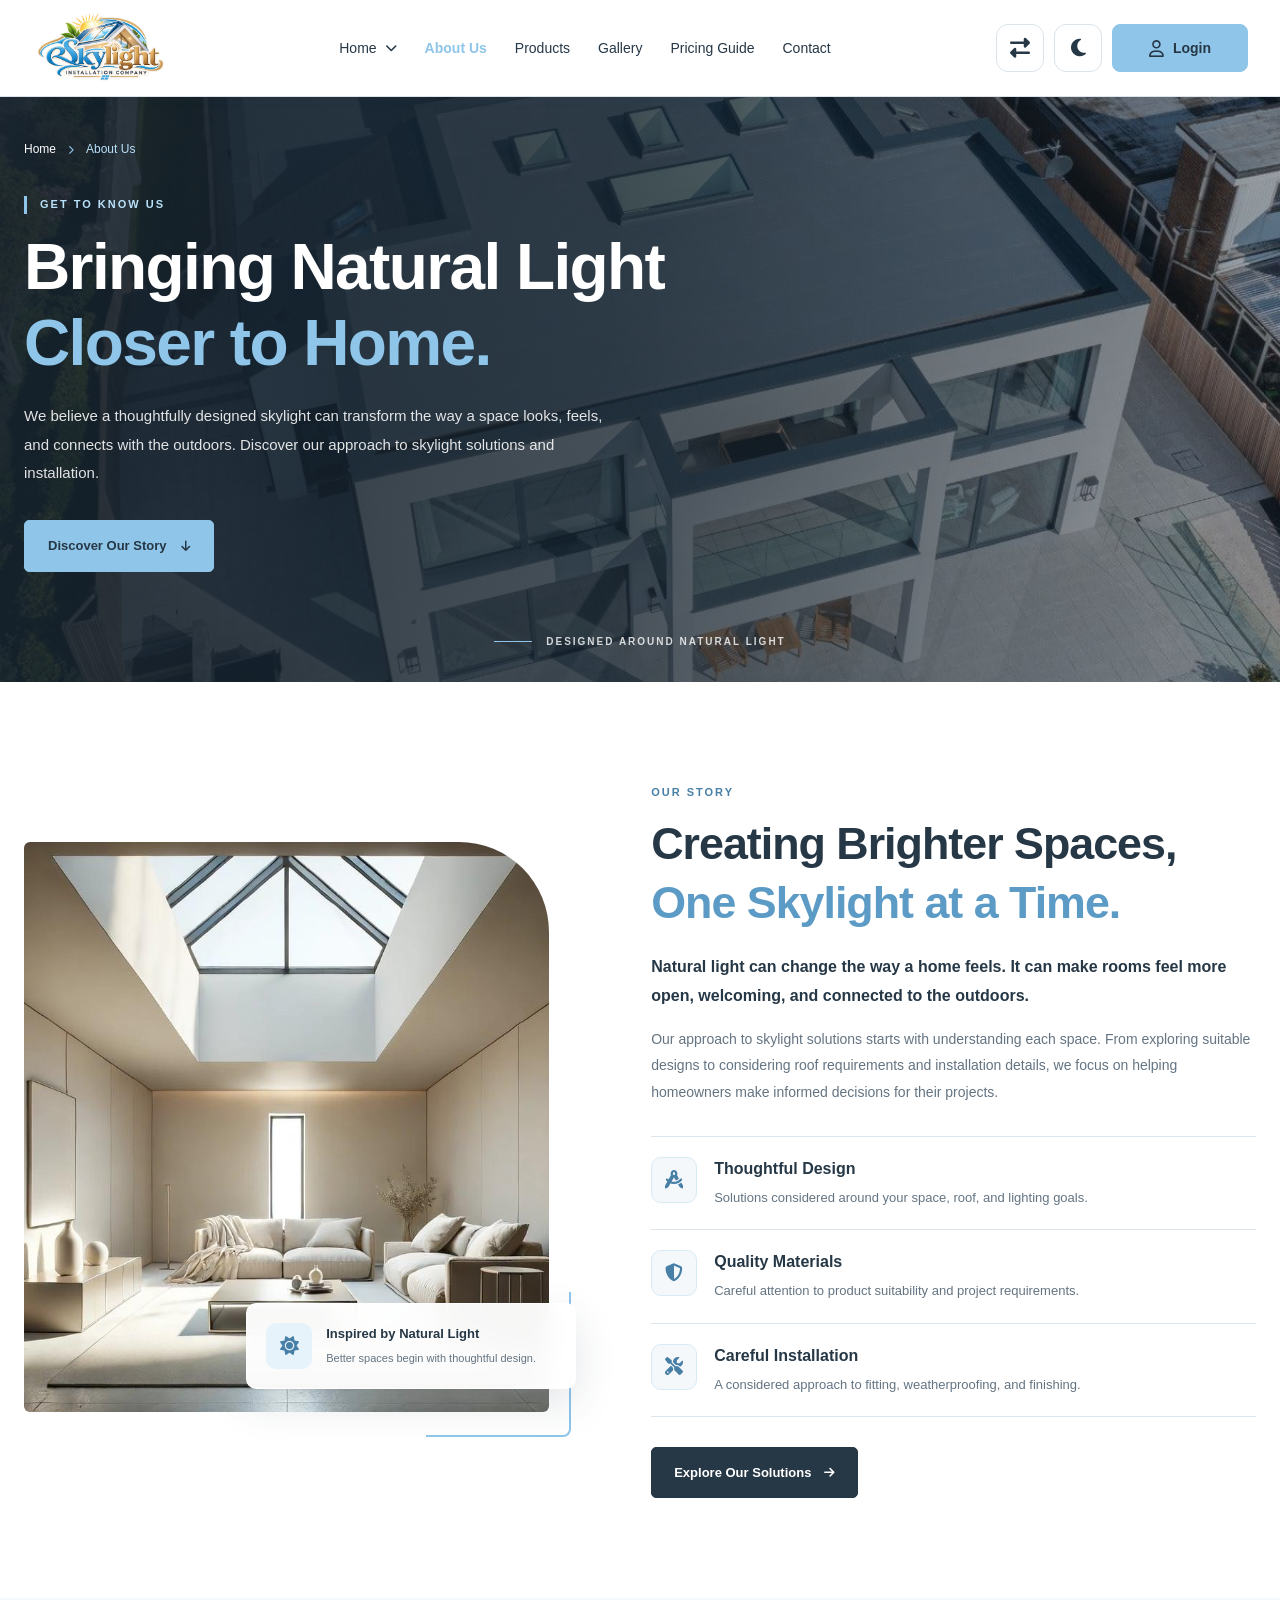
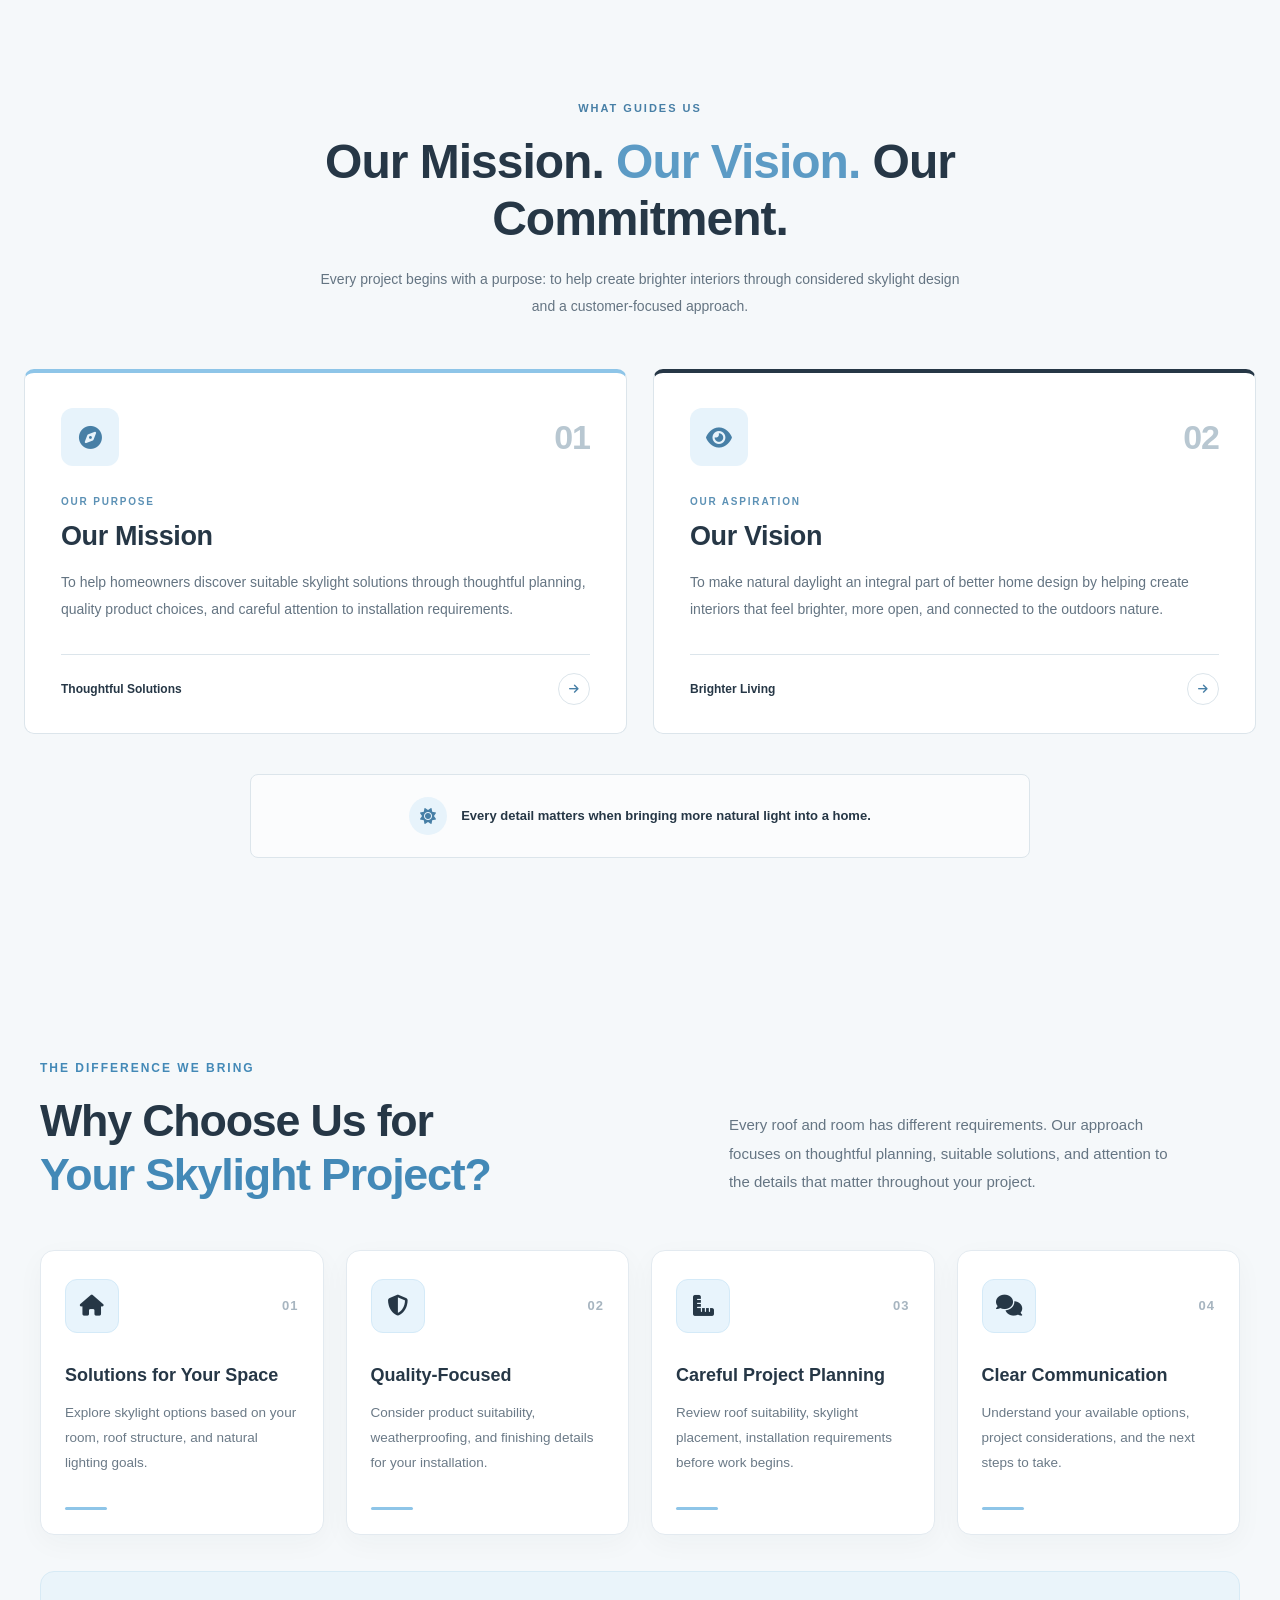
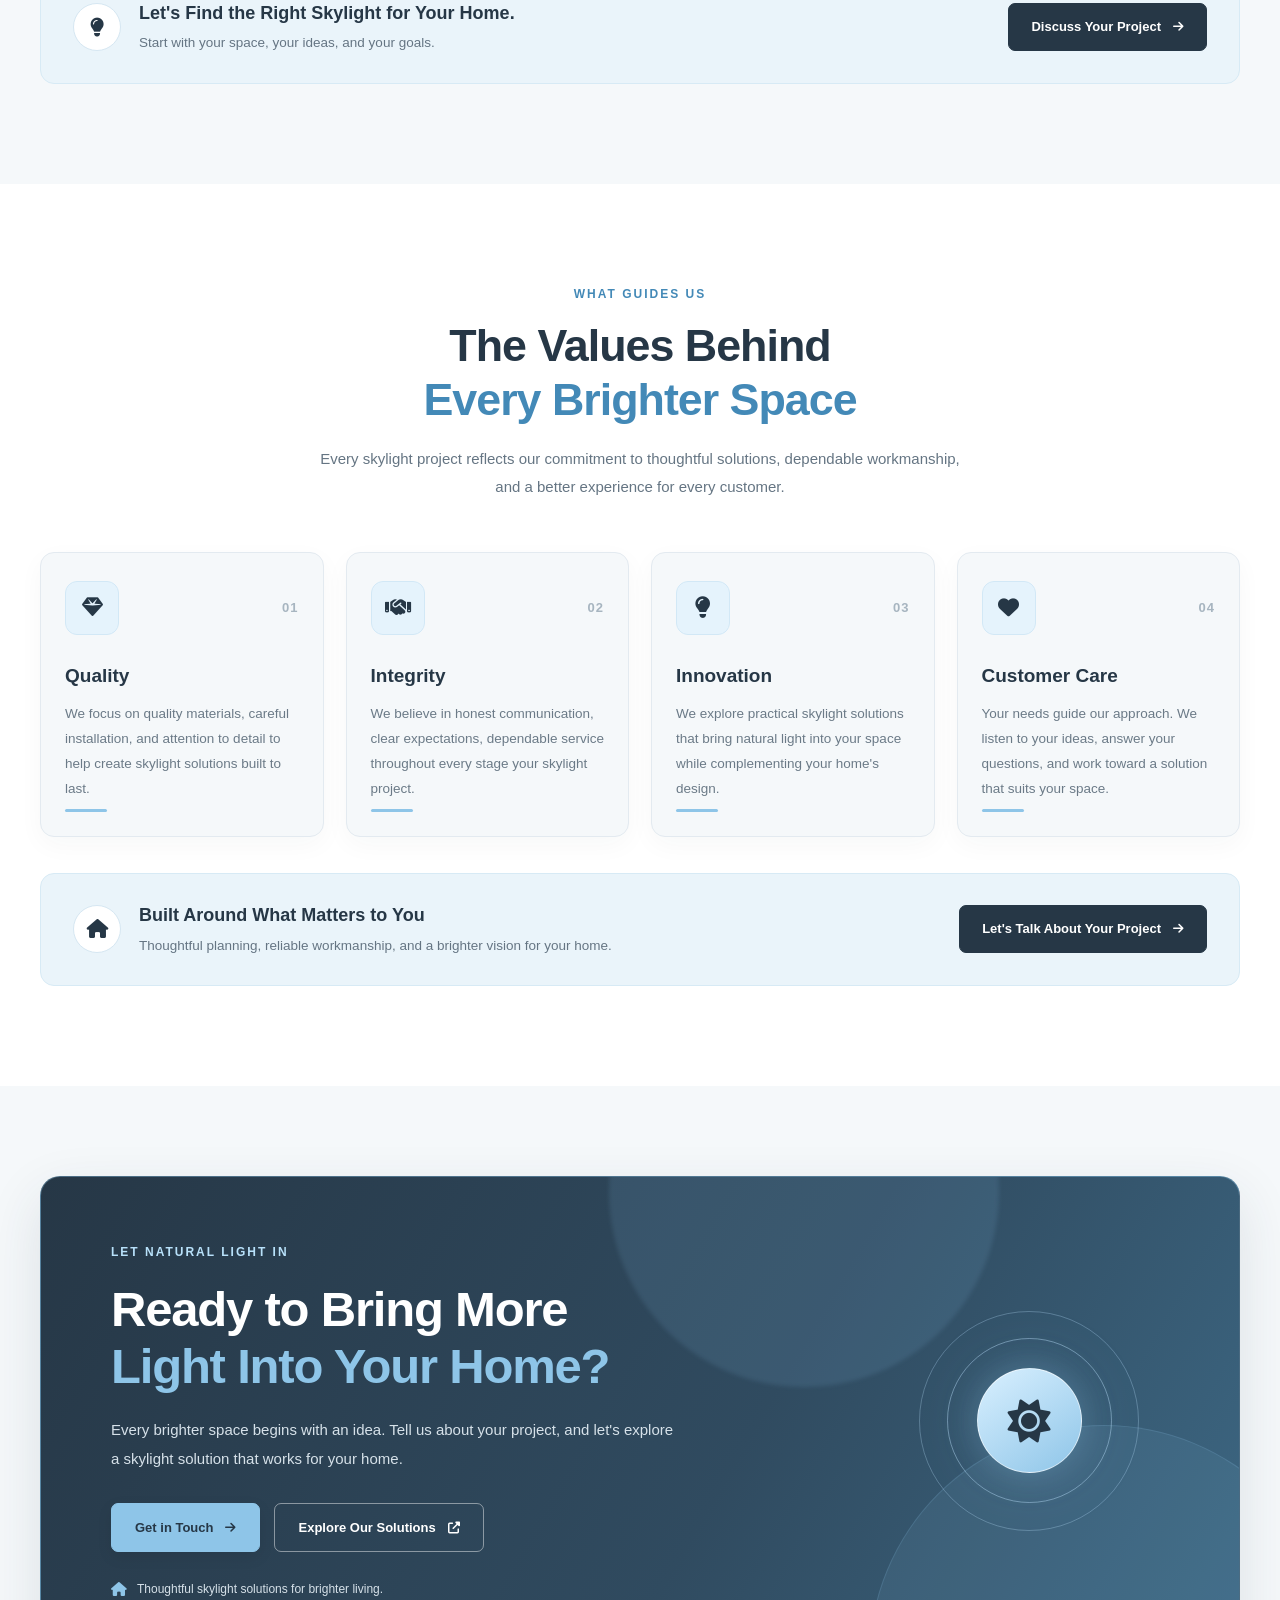
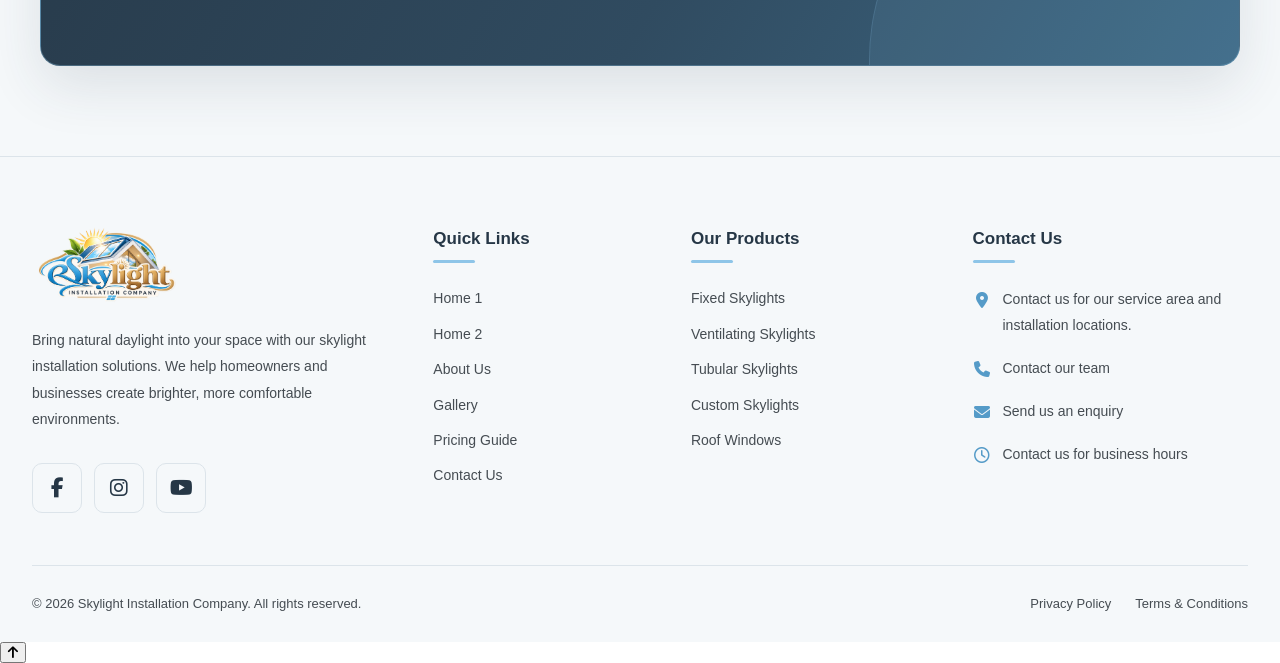
==== commit 0a6e4c91: "Add files via upload" ====
--- a/about.html
+++ b/about.html
@@ -1281,6 +1281,15 @@
 
     
 
+<!-- SCROLL TO TOP BUTTON -->
+<button class="scroll-top-btn"
+        id="scrollTopBtn"
+        type="button"
+        aria-label="Scroll to top"
+        title="Scroll to top">
+    <i class="fa-solid fa-arrow-up" aria-hidden="true"></i>
+</button>
+
     <!-- JAVASCRIPT -->
     <script src="js/main.js"></script>
 
